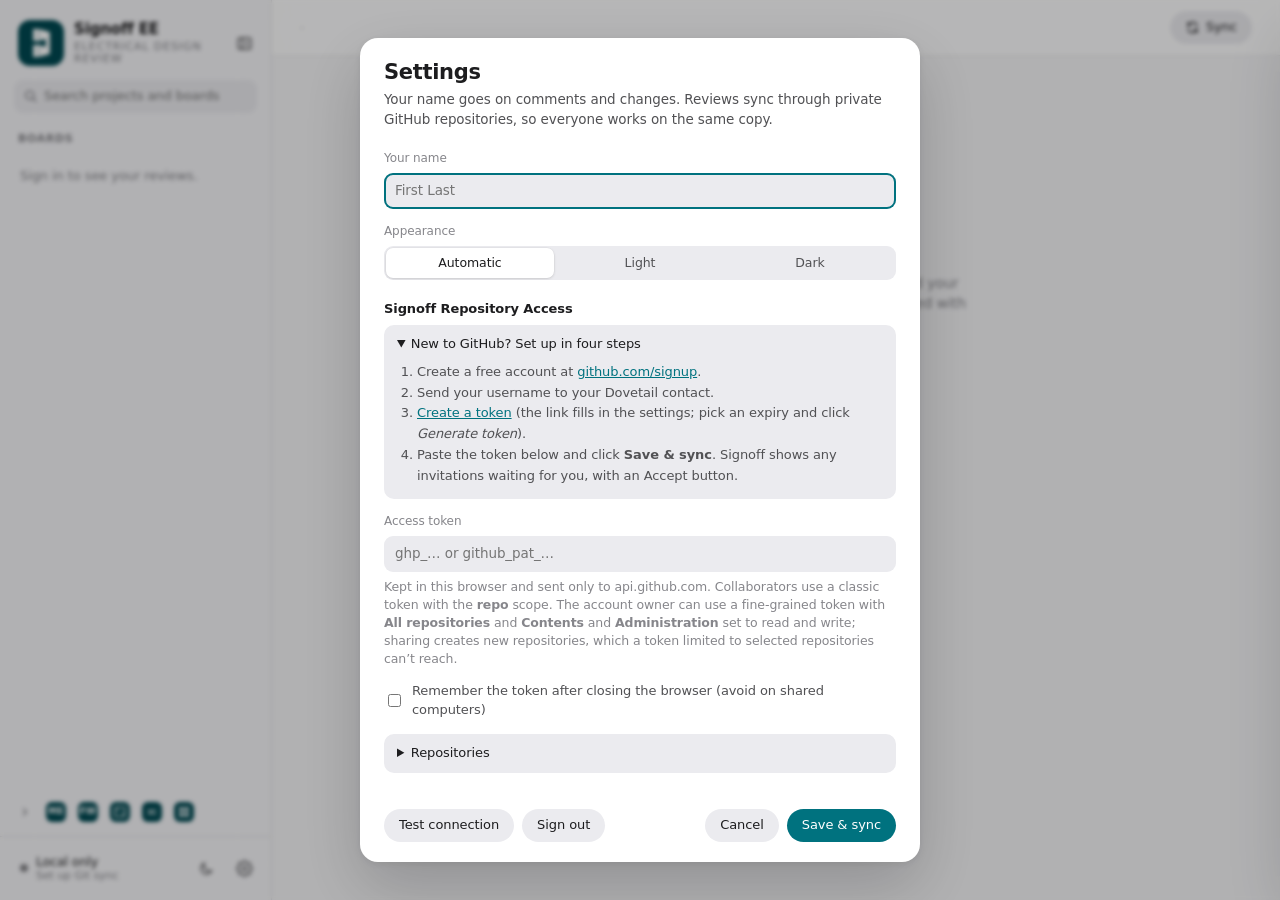
==== index.html @ f2ed9afd "Scribe: datasheets add from one row A block panel's Datasheets field adds from one row: a link box t" ====
<!DOCTYPE html>
<html lang="en">
<head>
<meta charset="UTF-8">
<!-- Scripts only from this site; data only from GitHub's API. Review files are
     other people's data, so this also blocks any markup in them that slipped past escaping. -->
<meta http-equiv="Content-Security-Policy" content="default-src 'self'; script-src 'self'; connect-src 'self' https://api.github.com https://signoff-auth.misty-dawn-b371.workers.dev https://signoff-auth-dev.misty-dawn-b371.workers.dev; img-src 'self' data: blob:; style-src 'self' 'unsafe-inline'; object-src 'none'; base-uri 'none'; form-action 'none'">
<meta name="viewport" content="width=device-width, initial-scale=1.0">
<meta name="color-scheme" content="light dark">
<title>Signoff EE · Electrical Design Review</title>
<link rel="icon" href="data:image/svg+xml,%3Csvg xmlns='http://www.w3.org/2000/svg' viewBox='0 0 32 32'%3E%3Crect width='32' height='32' rx='8' fill='%23004952'/%3E%3Csvg x='10' y='6' width='12' height='20' viewBox='0 0 59.21 98.68'%3E%3Cpath d='M0 0h18.19v41.88H0zM0 56.79h18.19v41.88H0zM18.2 41.89h1.59v14.91H18.2zM19.79 0v41.89l24.96-6.63v28.16L19.79 56.79v41.89l39.42-10.47V10.47z' fill='%23fff'/%3E%3C/svg%3E%3C/svg%3E">
<!-- Home-screen app: the hub's manifest, scoped to the whole site, so every tool opens inside one app. -->
<link rel="manifest" href="../signoff/manifest.webmanifest">
<link rel="apple-touch-icon" href="../signoff/assets/icons/apple-touch-icon.png">
<meta name="apple-mobile-web-app-title" content="Signoff">
<link rel="stylesheet" href="assets/styles.css?v=0c104994b3af">
<link rel="stylesheet" href="../pincheck/assets/editor.css">
<link rel="stylesheet" href="assets/home.css?v=0c104994b3af">
</head>
<body>
<div id="demo-banner" class="demo-banner" hidden></div>
<div class="app" id="app">
  <aside class="sidebar" id="sidebar">
    <div class="brand">
      <div class="brand-mark" aria-hidden="true">
        <svg viewBox="0 0 59.21 98.68"><path d="M0 0h18.19v41.88H0zM0 56.79h18.19v41.88H0zM18.2 41.89h1.59v14.91H18.2zM19.79 0v41.89l24.96-6.63v28.16L19.79 56.79v41.89l39.42-10.47V10.47z" fill="#fff"/></svg>
      </div>
      <div class="brand-text">
        <div class="brand-name">Signoff EE</div>
        <div class="brand-sub">Electrical design review</div>
      </div>
      <button class="icon-btn side-collapse" data-act="nav" title="Hide sidebar ( [ )" aria-label="Hide sidebar">
        <svg viewBox="0 0 20 20" fill="none" stroke="currentColor" stroke-width="1.6" stroke-linejoin="round"><rect x="2.5" y="3.5" width="15" height="13" rx="2.5"/><path d="M7.5 3.5v13"/><path d="M13.5 8l-2 2 2 2" stroke-linecap="round"/></svg>
      </button>
    </div>
    <div class="side-search">
      <svg viewBox="0 0 16 16" fill="none" stroke="currentColor" stroke-width="1.8"><circle cx="7" cy="7" r="5"/><path d="M11 11l3.5 3.5" stroke-linecap="round"/></svg>
      <input id="project-search" type="search" placeholder="Search projects and boards" autocomplete="off">
    </div>
    <div class="side-head">
      <span class="side-label">Boards</span>
      <button class="icon-btn" data-act="new-project" title="New board (N)" aria-label="New board">
        <svg viewBox="0 0 16 16" fill="none" stroke="currentColor" stroke-width="1.8" stroke-linecap="round"><path d="M8 3v10M3 8h10"/></svg>
      </button>
    </div>
    <nav class="side-list" id="project-list"></nav>
    <!-- tools-link: links to the rest of the suite (sibling folders, or the hosted site in contractor zips). Shown to everyone; in demo they point at the demos. -->
    <div class="side-tools" id="side-tools" hidden>
      <div class="side-head"><span class="side-label">Dovetail Signoff</span></div>
      <a class="side-link" href="../me_design_review/index.html" title="Switch to Signoff ME, mechanical design review">
        <span class="tool-mark tool-mark-text">ME</span>
        <span>Signoff ME<small>Mechanical design review</small></span>
      </a>
      <a class="side-link" href="../fw_design_review/index.html" title="Switch to Signoff FW, firmware design review">
        <span class="tool-mark tool-mark-text">FW</span>
        <span>Signoff FW<small>Firmware design review</small></span>
      </a>
      <a class="side-link" href="../pcb_dfm/index.html" title="Open Fabcheck, the fab package DFM checker">
        <span class="tool-mark"><svg viewBox="0 0 18 18" fill="none" stroke="#fff" stroke-width="1.8"><rect x="1.5" y="1.5" width="15" height="15" rx="2.5"/><circle cx="6" cy="6" r="1.4" fill="#fff" stroke="none"/><circle cx="12" cy="12" r="1.4" fill="#fff" stroke="none"/></svg></span>
        <span>Fabcheck<small>Fab package DFM</small></span>
      </a>
      <a class="side-link" href="../signoff_pl/index.html" data-internal title="Open Signoff PL, the product-level project view">
        <span class="tool-mark"><svg viewBox="0 0 18 18" fill="none" stroke="#fff" stroke-width="1.8" stroke-linecap="round" stroke-linejoin="round"><rect x="6.5" y="1.8" width="5" height="4" rx="1"/><rect x="1.8" y="12.2" width="5" height="4" rx="1"/><rect x="11.2" y="12.2" width="5" height="4" rx="1"/><path d="M9 5.8v3.2M4.3 12.2V9h9.4v3.2"/></svg></span>
        <span>Signoff PL<small>Project lead</small></span>
      </a>
      <a class="side-link" href="../loom/index.html" title="Open Loom, harness drawings">
        <span class="tool-mark"><svg viewBox="0 0 20 20" fill="none" stroke="#fff" stroke-width="1.7" stroke-linecap="round"><path d="M2.5 6.5h3.5c3 0 3 7 6 7h5.5M2.5 13.5h3.5c3 0 3-7 6-7h5.5"/></svg></span>
        <span>Loom<small>Harness drawings</small></span>
      </a>
      <a class="side-link" href="../signoff/index.html" title="Back to Dovetail Signoff, all tools">
        <span class="tool-mark"><svg viewBox="0 0 18 18" fill="#fff"><rect x="2" y="2" width="6" height="6" rx="1.5"/><rect x="10" y="2" width="6" height="6" rx="1.5"/><rect x="2" y="10" width="6" height="6" rx="1.5"/><rect x="10" y="10" width="6" height="6" rx="1.5"/></svg></span>
        <span>All tools<small>Dovetail Signoff home</small></span>
      </a>
    </div>
    <!-- /tools-link -->
    <button class="side-link" id="people-link" data-act="people" hidden>
      <svg viewBox="0 0 20 20" fill="none" stroke="currentColor" stroke-width="1.6" stroke-linecap="round"><circle cx="7.5" cy="7" r="2.8"/><path d="M2.5 16.5c.6-2.8 2.6-4.3 5-4.3s4.4 1.5 5 4.3"/><circle cx="14" cy="7.8" r="2.2"/><path d="M13.6 12.3c2 .1 3.4 1.4 3.9 3.7"/></svg>
      People &amp; access
    </button>
    <div class="side-foot">
      <button class="sync-pill" data-act="sync" id="sync-pill" title="Sync with GitHub (Ctrl+S)">
        <span class="sync-dot" id="sync-dot"></span>
        <span class="sync-text"><span class="sync-title" id="sync-title">Local only</span><span class="sync-sub" id="sync-sub">Set up Git sync</span></span>
      </button>
      <button class="icon-btn" data-act="theme" id="theme-btn" title="Dark mode" aria-label="Toggle dark mode"></button>
      <button class="icon-btn" data-act="settings" title="Settings" aria-label="Settings">
        <svg viewBox="0 0 24 24" fill="none" stroke="currentColor" stroke-width="1.8" stroke-linecap="round" stroke-linejoin="round"><circle cx="12" cy="12" r="3"/><path d="M19.4 15a1.65 1.65 0 0 0 .33 1.82l.06.06a2 2 0 1 1-2.83 2.83l-.06-.06a1.65 1.65 0 0 0-1.82-.33 1.65 1.65 0 0 0-1 1.51V21a2 2 0 1 1-4 0v-.09A1.65 1.65 0 0 0 9 19.4a1.65 1.65 0 0 0-1.82.33l-.06.06a2 2 0 1 1-2.83-2.83l.06-.06A1.65 1.65 0 0 0 4.68 15a1.65 1.65 0 0 0-1.51-1H3a2 2 0 1 1 0-4h.09A1.65 1.65 0 0 0 4.6 9a1.65 1.65 0 0 0-.33-1.82l-.06-.06a2 2 0 1 1 2.83-2.83l.06.06A1.65 1.65 0 0 0 9 4.68a1.65 1.65 0 0 0 1-1.51V3a2 2 0 1 1 4 0v.09a1.65 1.65 0 0 0 1 1.51 1.65 1.65 0 0 0 1.82-.33l.06-.06a2 2 0 1 1 2.83 2.83l-.06.06A1.65 1.65 0 0 0 19.4 9a1.65 1.65 0 0 0 1.51 1H21a2 2 0 1 1 0 4h-.09a1.65 1.65 0 0 0-1.51 1z"/></svg>
      </button>
    </div>
  </aside>

  <main class="main" id="main">
    <header class="toolbar" id="toolbar" data-tickets-own>
      <button class="icon-btn menu-toggle" data-act="nav" title="Show sidebar ( [ )" aria-label="Show sidebar">
        <svg viewBox="0 0 20 20" fill="none" stroke="currentColor" stroke-width="1.8" stroke-linecap="round"><path d="M3 6h14M3 10h14M3 14h14"/></svg>
      </button>
      <div class="toolbar-title" id="toolbar-title"></div>
      <div class="toolbar-center"><div class="seg" id="view-seg" role="tablist"></div></div>
      <div class="toolbar-actions" id="toolbar-actions"></div>
    </header>
    <div id="page"></div>
  </main>
</div>

<aside class="inspector" id="inspector" aria-label="Item detail"></aside>
<div class="toasts" id="toasts"></div>
<div id="report" class="report" hidden></div>
<input type="file" id="import-file" accept=".json,application/json" hidden>

<script src="assets/demo-part.js?v=0c104994b3af"></script>
<script src="assets/config.js?v=0c104994b3af"></script>
<script src="assets/version.js?v=0c104994b3af"></script>
<script src="assets/templates.js?v=0c104994b3af"></script>
<script src="assets/model.js?v=0c104994b3af"></script>
<script src="assets/localstore.js?v=0c104994b3af"></script>
<script src="assets/auth.js?v=0c104994b3af"></script>
<script src="assets/github.js?v=0c104994b3af"></script>
<script src="assets/workspace.js?v=0c104994b3af"></script>
<script src="assets/demo.js?v=0c104994b3af"></script>
<!-- People & access: signoff/assets/people.js opens it as a sheet over this page; load before app.js. -->
<script src="../signoff/assets/people.js"></script>
<!-- Tickets: signoff/assets/tickets.js (FTEs; the ⋯ menu and the Tickets link above People & access). -->
<script src="../signoff/assets/tickets.js"></script>
<!-- Invitations: signoff/assets/invites.js (one card for every GitHub invitation, private repos included). -->
<script src="../signoff/assets/invites.js"></script>
<script src="assets/vendor/route.js?v=0c104994b3af"></script>
<script src="assets/vendor/connect.js?v=0c104994b3af"></script>
<script src="assets/history.js?v=0c104994b3af"></script>
<!-- The home page and Internal standards (EE only; config.home): load before app.js. -->
<script src="assets/pptx.js?v=0c104994b3af"></script>
<script src="assets/home.js?v=0c104994b3af"></script>
<!-- draw.io files: the block diagram's .drawio.svg export and Import from draw.io (load before app.js). -->
<script src="assets/drawio.js?v=0c104994b3af"></script>
<script src="assets/pinmap.js?v=0c104994b3af"></script>
<script src="assets/pinview.js?v=0c104994b3af"></script>
<script src="assets/power.js?v=0c104994b3af"></script>
<!-- Pin plans read Pincheck's part library in this browser (IndexedDB `pincheck`); see ../pincheck/docs/pin-planner.md. -->
<script src="../pincheck/assets/params.js"></script>
<script src="../pincheck/assets/library.js"></script>
<script src="../pincheck/assets/cubemx.js"></script>
<script src="../pincheck/assets/editor.js"></script>
<script src="assets/app.js?v=0c104994b3af"></script>
<script src="assets/specedit.js?v=0c104994b3af"></script>
<script src="assets/specguide.js?v=0c104994b3af"></script>
<!-- Demo tour: signoff/assets/tour.js does nothing outside ?demo, or before the hub starts the tour. -->
<script src="../signoff/assets/tour.js"></script>
<!-- Animated logo: signoff/assets/mark.js swaps the sidebar's static mark for the animated one. -->
<script src="../signoff/assets/mark.js"></script>
</body>
</html>
---- assets/styles.css ----
/* Shared Signoff engine (EE, ME and FW). Edit it in ee_design_review only; me_design_review and
   fw_design_review vendor it unchanged with tools/sync_engine.py. Tool specifics go in assets/config.js. */
/* Signoff — design review tool. Light/dark tokens, then layout, then components. */

:root {
  --bg: #f5f5f7;
  --bg-elev: #ffffff;
  --bg-sunk: #ebebef;
  --sidebar: rgba(246, 246, 248, 0.82);
  --toolbar: rgba(255, 255, 255, 0.78);
  --text: #1d1d1f;
  --text-2: #515154;
  --text-3: #86868b;
  --hair: rgba(0, 0, 0, 0.08);
  --hair-2: rgba(0, 0, 0, 0.14);
  --accent: #00727f;
  --accent-ink: #004952;
  --accent-soft: rgba(0, 114, 127, 0.10);
  --pass: #248a3d;
  --pass-soft: rgba(52, 199, 89, 0.14);
  --issue: #d70015;
  --issue-soft: rgba(255, 59, 48, 0.12);
  --warn: #946f00;
  --warn-soft: rgba(255, 214, 10, 0.22);
  --on-warn: #fff;
  /* Severities tell apart without hue (Chris is colorblind): errors are striped, warnings dotted.
     The *-hatch tokens overlay a soft tint, the *-fill-hatch tokens a solid fill, e.g.
     background: var(--warn-hatch), var(--warn-soft). */
  --issue-hatch: repeating-linear-gradient(-45deg, rgba(215, 0, 21, 0.22) 0 1.5px, transparent 1.5px 6px);
  --warn-hatch: radial-gradient(circle, rgba(148, 111, 0, 0.42) 0 0.8px, transparent 1.3px) 0 0 / 5px 5px;
  --issue-fill-hatch: repeating-linear-gradient(-45deg, rgba(255, 255, 255, 0.45) 0 1px, transparent 1px 4px);
  --warn-fill-hatch: radial-gradient(circle, rgba(255, 255, 255, 0.55) 0 0.7px, transparent 1.1px) 0 0 / 3px 3px;
  --na: #8e8e93;
  --na-soft: rgba(142, 142, 147, 0.14);
  --sev-critical: #d70015;
  --sev-major: #e07800;
  --sev-minor: #a1a1a6;
  --shadow-sm: 0 1px 2px rgba(0, 0, 0, 0.04), 0 1px 1px rgba(0, 0, 0, 0.03);
  --shadow: 0 1px 3px rgba(0, 0, 0, 0.05), 0 6px 24px rgba(0, 0, 0, 0.05);
  --shadow-lg: 0 24px 64px rgba(0, 0, 0, 0.18), 0 2px 8px rgba(0, 0, 0, 0.08);
  --radius: 14px;
  --radius-sm: 9px;
  --sans: -apple-system, BlinkMacSystemFont, "SF Pro Text", "Inter", "Segoe UI Variable Text", "Segoe UI", system-ui, sans-serif;
  --display: -apple-system, BlinkMacSystemFont, "SF Pro Display", "Inter", "Segoe UI Variable Display", "Segoe UI", system-ui, sans-serif;
  --mono: ui-monospace, "SF Mono", "Cascadia Code", Consolas, monospace;
  --ease: cubic-bezier(0.2, 0.8, 0.2, 1);
  color-scheme: light;
}

@media (prefers-color-scheme: dark) {
  :root:not([data-theme="light"]) {
    --bg: #000000;
    --bg-elev: #1c1c1e;
    --bg-sunk: #2c2c2e;
    --sidebar: rgba(28, 28, 30, 0.82);
    --toolbar: rgba(22, 22, 24, 0.78);
    --text: #f5f5f7;
    --text-2: #c7c7cc;
    --text-3: #8e8e93;
    --hair: rgba(255, 255, 255, 0.09);
    --hair-2: rgba(255, 255, 255, 0.16);
    --accent: #3fc1cf;
    --accent-ink: #7fd8e2;
    --accent-soft: rgba(63, 193, 207, 0.14);
    --pass: #30d158;
    --pass-soft: rgba(48, 209, 88, 0.16);
    --issue: #ff453a;
    --issue-soft: rgba(255, 69, 58, 0.16);
    --warn: #ffd60a;
    --warn-soft: rgba(255, 214, 10, 0.14);
    --on-warn: #1c1c1e;
    --issue-hatch: repeating-linear-gradient(-45deg, rgba(255, 69, 58, 0.26) 0 1.5px, transparent 1.5px 6px);
    --warn-hatch: radial-gradient(circle, rgba(255, 214, 10, 0.4) 0 0.8px, transparent 1.3px) 0 0 / 5px 5px;
    --issue-fill-hatch: repeating-linear-gradient(-45deg, rgba(255, 255, 255, 0.45) 0 1px, transparent 1px 4px);
    --warn-fill-hatch: radial-gradient(circle, rgba(0, 0, 0, 0.4) 0 0.7px, transparent 1.1px) 0 0 / 3px 3px;
    --na-soft: rgba(142, 142, 147, 0.2);
    --sev-minor: #636366;
    --shadow-sm: none;
    --shadow: 0 0 0 1px rgba(255, 255, 255, 0.06);
    --shadow-lg: 0 24px 64px rgba(0, 0, 0, 0.6), 0 0 0 1px rgba(255, 255, 255, 0.08);
    color-scheme: dark;
  }
}
:root[data-theme="dark"] {
  --bg: #000000;
  --bg-elev: #1c1c1e;
  --bg-sunk: #2c2c2e;
  --sidebar: rgba(28, 28, 30, 0.82);
  --toolbar: rgba(22, 22, 24, 0.78);
  --text: #f5f5f7;
  --text-2: #c7c7cc;
  --text-3: #8e8e93;
  --hair: rgba(255, 255, 255, 0.09);
  --hair-2: rgba(255, 255, 255, 0.16);
  --accent: #3fc1cf;
  --accent-ink: #7fd8e2;
  --accent-soft: rgba(63, 193, 207, 0.14);
  --pass: #30d158;
  --pass-soft: rgba(48, 209, 88, 0.16);
  --issue: #ff453a;
  --issue-soft: rgba(255, 69, 58, 0.16);
  --warn: #ffd60a;
  --warn-soft: rgba(255, 214, 10, 0.14);
  --on-warn: #1c1c1e;
  --issue-hatch: repeating-linear-gradient(-45deg, rgba(255, 69, 58, 0.26) 0 1.5px, transparent 1.5px 6px);
  --warn-hatch: radial-gradient(circle, rgba(255, 214, 10, 0.4) 0 0.8px, transparent 1.3px) 0 0 / 5px 5px;
  --issue-fill-hatch: repeating-linear-gradient(-45deg, rgba(255, 255, 255, 0.45) 0 1px, transparent 1px 4px);
  --warn-fill-hatch: radial-gradient(circle, rgba(0, 0, 0, 0.4) 0 0.7px, transparent 1.1px) 0 0 / 3px 3px;
  --na-soft: rgba(142, 142, 147, 0.2);
  --sev-minor: #636366;
  --shadow-sm: none;
  --shadow: 0 0 0 1px rgba(255, 255, 255, 0.06);
  --shadow-lg: 0 24px 64px rgba(0, 0, 0, 0.6), 0 0 0 1px rgba(255, 255, 255, 0.08);
  color-scheme: dark;
}

* { box-sizing: border-box; }
html, body { margin: 0; height: 100%; }
body {
  background: var(--bg);
  color: var(--text);
  font: 14px/1.45 var(--sans);
  -webkit-font-smoothing: antialiased;
  letter-spacing: -0.006em;
}
button, input, select, textarea { font: inherit; color: inherit; letter-spacing: inherit; }
button { cursor: pointer; }
[hidden] { display: none !important; }
:focus-visible { outline: 3px solid var(--accent-soft); outline-offset: 1px; border-radius: 6px; }
::selection { background: var(--accent-soft); }

/* ── App layout ── */
.app { display: grid; grid-template-columns: 272px 1fr; height: 100vh; height: 100dvh; }
/* The banner wraps to several lines on a phone, so the app takes what's left instead of a fixed 33px. */
body.has-banner { display: flex; flex-direction: column; height: 100vh; height: 100dvh; }
body.has-banner .demo-banner { flex: none; }
body.has-banner .app { flex: 1; min-height: 0; height: auto; }
.sidebar {
  background: var(--sidebar);
  backdrop-filter: saturate(180%) blur(24px);
  -webkit-backdrop-filter: saturate(180%) blur(24px);
  border-right: 1px solid var(--hair);
  display: flex; flex-direction: column; min-height: 0;
}
.main { position: relative; overflow: auto; min-width: 0; scroll-behavior: smooth; }

/* ── Sidebar ── */
.brand { display: flex; align-items: center; gap: 10px; padding: 20px 18px 14px; }
/* A touch taller than the name and subtitle beside it (44 px when the subtitle wraps). */
.brand-mark { width: 46px; height: 46px; border-radius: 12px; background: #004952; display: grid; place-items: center; flex: none; }
.brand-mark svg { width: 17px; height: 28px; }
.brand-text { line-height: 1.1; }
.brand-name { font: 600 15px/1.1 var(--display); letter-spacing: -0.01em; }
.brand-sub { font-size: 11px; color: var(--text-3); letter-spacing: 0.08em; text-transform: uppercase; margin-top: 3px; }

.side-search { margin: 0 14px 10px; position: relative; }
.side-search input {
  width: 100%; border: none; border-radius: 9px; padding: 7px 10px 7px 30px;
  background: var(--bg-sunk); font-size: 13px; outline: none;
}
.side-search svg { position: absolute; left: 10px; top: 50%; transform: translateY(-50%); width: 13px; height: 13px; color: var(--text-3); }

.side-head { display: flex; align-items: center; justify-content: space-between; padding: 8px 18px 6px; }
.side-head .side-fold { margin-left: auto; }
.side-label { font-size: 11px; font-weight: 600; color: var(--text-3); text-transform: uppercase; letter-spacing: 0.06em; }
.side-list { flex: 1; overflow-y: auto; overflow-x: hidden; padding: 2px 10px 12px; }
.proj {
  display: flex; align-items: center; gap: 10px; width: 100%; text-align: left;
  border: none; background: transparent; border-radius: 9px; padding: 8px 10px; margin-bottom: 1px;
  transition: background 0.15s;
}
.proj:hover { background: var(--hair); }
.proj.active { background: var(--accent); color: #fff; }
.proj.active .proj-sub { color: rgba(255, 255, 255, 0.75); }
.proj-body { flex: 1; min-width: 0; overflow: hidden; }
/* Block-level, or the ellipsis never applies and long names run past the row to the panel edge. */
.proj-name { display: block; font-weight: 500; font-size: 13.5px; white-space: nowrap; overflow: hidden; text-overflow: ellipsis; }
.proj-sub { display: block; font-size: 12px; color: var(--text-3); white-space: nowrap; overflow: hidden; text-overflow: ellipsis; }
.proj-dirty { width: 7px; height: 7px; border-radius: 50%; background: var(--warn); flex: none; }
.proj.active .proj-dirty { background: #fff; }
.side-empty { color: var(--text-3); font-size: 13px; padding: 12px 10px; }
.side-archived { margin-top: 10px; }
.side-group + .side-group { margin-top: 6px; }
.side-group-head { display: flex; align-items: center; gap: 6px; width: 100%; padding: 6px 8px 4px; border: 0; border-radius: 6px; background: none; color: var(--text-3); font: inherit; font-size: 11px; font-weight: 600; text-transform: uppercase; letter-spacing: 0.06em; text-align: left; cursor: pointer; }
.side-group-head:hover { color: var(--text-2); }
.side-group-head svg { width: 12px; height: 12px; flex: none; transition: transform 0.15s; }
.side-group-head[aria-expanded="false"] svg { transform: rotate(-90deg); }
.side-group-name { flex: 1; min-width: 0; overflow: hidden; white-space: nowrap; text-overflow: ellipsis; }
.side-group-count { font-weight: 500; letter-spacing: 0; }

.side-foot { border-top: 1px solid var(--hair); padding: 10px 12px; display: flex; align-items: center; gap: 8px; }
.sync-pill {
  flex: 1; display: flex; align-items: center; gap: 8px; border: none; background: transparent;
  border-radius: 9px; padding: 7px 8px; text-align: left; min-width: 0;
}
.sync-pill:hover { background: var(--hair); }
.sync-dot { width: 8px; height: 8px; border-radius: 50%; background: var(--text-3); flex: none; }
.sync-dot[data-tone="ok"] { background: var(--pass); }
.sync-dot[data-tone="warn"] { background: var(--warn); }
.sync-dot[data-tone="error"] { background: var(--issue); }
.sync-dot[data-tone="busy"] { background: var(--accent); animation: pulse 1s infinite; }
@keyframes pulse { 50% { opacity: 0.3; } }
.sync-text { min-width: 0; line-height: 1.25; display: flex; flex-direction: column; }
.sync-title { font-size: 12.5px; font-weight: 500; white-space: nowrap; overflow: hidden; text-overflow: ellipsis; }
.sync-sub { font-size: 11px; color: var(--text-3); white-space: nowrap; overflow: hidden; text-overflow: ellipsis; }
/* The signed-in GitHub account, on the pill's second line: who this page is acting as, at a glance. */
.sync-sub.sync-who { font-size: 12.5px; font-weight: 600; color: var(--text-2); }

/* ── Buttons ── */
.btn {
  display: inline-flex; align-items: center; justify-content: center; gap: 6px;
  border: none; border-radius: 980px; padding: 7px 15px; font-size: 13px; font-weight: 500;
  background: var(--bg-sunk); color: var(--text); white-space: nowrap;
  transition: background 0.15s, transform 0.1s, opacity 0.15s;
}
.btn:hover { background: var(--hair-2); }
.btn:active { transform: scale(0.97); }
.btn:disabled { opacity: 0.45; pointer-events: none; }
.btn-primary { background: var(--accent); color: #fff; }
.btn-primary:hover { background: var(--accent-ink); }
:root[data-theme="dark"] .btn-primary:hover { background: #2aa7b5; }
.btn-plain { background: transparent; color: var(--accent); padding-left: 8px; padding-right: 8px; }
.btn-plain:hover { background: var(--accent-soft); }
.btn-danger { background: var(--issue-soft); color: var(--issue); }
.btn-danger:hover { background: var(--issue); color: #fff; }
.btn svg { width: 15px; height: 15px; }
.icon-btn {
  width: 30px; height: 30px; border-radius: 8px; border: none; background: transparent; color: var(--text-2);
  display: inline-grid; place-items: center; flex: none; transition: background 0.15s;
}
.icon-btn:hover { background: var(--hair); color: var(--text); }
.icon-btn svg { width: 17px; height: 17px; }
.badge { min-width: 18px; height: 18px; padding: 0 5px; border-radius: 9px; background: var(--warn); color: var(--on-warn); font-size: 11px; font-weight: 600; display: inline-grid; place-items: center; }

/* ── Toolbar ── */
.toolbar {
  position: sticky; top: 0; z-index: 20; height: 56px;
  display: flex; align-items: center; gap: 12px; padding: 0 28px;
  background: var(--toolbar);
  backdrop-filter: saturate(180%) blur(20px);
  -webkit-backdrop-filter: saturate(180%) blur(20px);
  border-bottom: 1px solid var(--hair);
}
.toolbar-title { display: none; font: 600 15px var(--display); flex: none; max-width: 32ch; white-space: nowrap; overflow: hidden; text-overflow: ellipsis; opacity: 0; transition: opacity 0.2s; }
.toolbar.scrolled .toolbar-title { opacity: 1; }
.toolbar-center { flex: 1; display: flex; justify-content: flex-start; min-width: 0; }
.toolbar-actions { display: flex; gap: 6px; align-items: center; flex: none; }
.menu-toggle { display: none; }

/* Segmented control */
.seg {
  display: inline-flex; background: var(--bg-sunk); border-radius: 9px; padding: 2px; gap: 2px;
  max-width: 100%; overflow-x: auto; scrollbar-width: none;
}
.seg::-webkit-scrollbar { display: none; }
.seg button {
  border: none; background: transparent; border-radius: 7px; padding: 4px 11px; font-size: 12.5px; font-weight: 500;
  color: var(--text-2); white-space: nowrap; transition: background 0.15s, color 0.15s, box-shadow 0.15s;
  display: inline-flex; align-items: center; gap: 6px;
}
.seg button:hover { color: var(--text); }
.seg button.on { background: var(--bg-elev); color: var(--text); box-shadow: 0 1px 3px rgba(0, 0, 0, 0.12), 0 0 0 0.5px rgba(0, 0, 0, 0.04); }
.seg .count { font-size: 11px; color: var(--text-3); font-variant-numeric: tabular-nums; }
.seg button .dot { width: 6px; height: 6px; border-radius: 50%; background: var(--issue); }

/* ── Page ── */
.page { max-width: 1060px; margin: 0 auto; padding: 36px 32px 120px; }
.eyebrow { font-size: 12px; font-weight: 600; color: var(--accent); letter-spacing: 0.04em; text-transform: uppercase; margin-bottom: 6px; }
.page-title { font: 700 34px/1.12 var(--display); letter-spacing: -0.022em; margin: 0 0 8px; }
.page-sub { color: var(--text-2); font-size: 15px; display: flex; flex-wrap: wrap; gap: 6px 14px; align-items: center; }
.page-sub .sep { color: var(--text-3); margin: 0 7px; }
.chips { display: flex; flex-wrap: wrap; gap: 6px; }
.chip { font-size: 12px; padding: 3px 10px; border-radius: 980px; background: var(--bg-sunk); color: var(--text-2); white-space: nowrap; }
.chip.accent { background: var(--accent-soft); color: var(--accent-ink); }
.page-head { display: flex; gap: 24px; align-items: flex-start; justify-content: space-between; margin-bottom: 28px; }
.page-head-text { min-width: 0; flex: 1; }
/* A board's picture beside the progress ring, when a checker stored one (Fabcheck's previews) */
.head-visual { display: flex; align-items: center; gap: 22px; flex: none; }
.head-pic { position: relative; }
.head-pic:empty { display: none; }
.head-pic-img { display: block; padding: 0; border: none; background: none; border-radius: 10px; }
button.head-pic-img { cursor: pointer; }
.head-pic-img img { display: block; width: 240px; max-width: 38vw; max-height: 150px; object-fit: contain; filter: drop-shadow(0 10px 18px rgba(0, 0, 0, 0.22)); transition: transform 0.2s var(--ease); }
button.head-pic-img:hover img { transform: translateY(-2px) scale(1.02); }
.head-pic .seg { position: absolute; right: 0; bottom: -10px; opacity: 0; transition: opacity 0.15s; }
.head-pic:hover .seg, .head-pic:focus-within .seg { opacity: 1; }
.head-pic .seg button { padding: 2px 8px; font-size: 11px; }
/* Part models (config.previews.models, Signoff ME): the 3D side, who stored the model, and its actions,
   under the picture. With them the side toggle sits under the picture too. */
.head-3d { display: block; width: 240px; max-width: 38vw; height: 150px; border-radius: 10px; cursor: grab; touch-action: none; }
.head-pic:has(.head-pic-by, .head-pic-acts) { display: flex; flex-direction: column; align-items: center; gap: 6px; }
.head-pic:has(.head-pic-by) .seg { position: static; opacity: 1; }
.head-pic-by { font-size: 11.5px; color: var(--text-2); text-align: center; max-width: 260px; }
.head-pic-part { font: inherit; font-size: 11.5px; padding: 1px 4px; border-radius: 6px; border: 1px solid var(--hair-2); background: var(--bg-elev); color: var(--text); }
.head-pic-acts { display: flex; gap: 6px; flex-wrap: wrap; justify-content: center; }
/* Touch screens: the side toggle sits under the picture, not over it. */
@media (hover: none) {
  .head-pic { display: flex; flex-direction: column; align-items: center; gap: 8px; }
  .head-pic .seg { position: static; opacity: 1; }
}

/* Cards */
.card { background: var(--bg-elev); border-radius: var(--radius); box-shadow: var(--shadow); }
.grid { display: grid; gap: 14px; }
.grid-4 { grid-template-columns: repeat(4, 1fr); }
.grid-3 { grid-template-columns: repeat(auto-fill, minmax(290px, 1fr)); }
.stat { padding: 16px 18px; }
.stat-num { font: 600 28px/1 var(--display); font-variant-numeric: tabular-nums; letter-spacing: -0.02em; }
.stat-label { font-size: 12.5px; color: var(--text-3); margin-top: 6px; }
.stat.pass .stat-num { color: var(--pass); }
.stat.issue .stat-num { color: var(--issue); }
.stat-link { border: none; text-align: left; font: inherit; color: inherit; transition: transform 0.2s var(--ease), box-shadow 0.2s; }
.stat-link:hover { transform: translateY(-2px); box-shadow: var(--shadow-lg); }
.section-title { font: 600 19px var(--display); letter-spacing: -0.012em; margin: 36px 0 14px; display: flex; align-items: center; justify-content: space-between; gap: 12px; }

.cl-card { padding: 18px; border: none; text-align: left; display: flex; flex-direction: column; gap: 14px; transition: transform 0.2s var(--ease), box-shadow 0.2s; }
.cl-card:hover { transform: translateY(-2px); box-shadow: var(--shadow-lg); }
.cl-card-top { display: flex; justify-content: space-between; align-items: flex-start; gap: 10px; }
.cl-card-title { font: 600 16px var(--display); }
.cl-card-desc { font-size: 12.5px; color: var(--text-3); margin-top: 3px; line-height: 1.35; display: -webkit-box; -webkit-line-clamp: 2; -webkit-box-orient: vertical; overflow: hidden; }
.cl-card-top > div:first-child { min-width: 0; }
.cl-card-foot { display: flex; gap: 12px; font-size: 12px; color: var(--text-2); font-variant-numeric: tabular-nums; }
.cl-card-foot b { font-weight: 600; }
.bar { height: 6px; border-radius: 3px; background: var(--bg-sunk); overflow: hidden; display: flex; }
.bar i { display: block; height: 100%; transition: width 0.4s var(--ease); }
.bar .b-pass { background: var(--pass); }
.bar .b-issue { background: var(--issue-fill-hatch), var(--issue); }
.bar .b-na { background: var(--na); opacity: 0.45; }

/* Progress ring */
.ring { position: relative; flex: none; }
.ring svg { display: block; transform: rotate(-90deg); }
.ring-track { stroke: var(--bg-sunk); }
.ring-val { stroke: var(--accent); transition: stroke-dashoffset 0.6s var(--ease); }
.ring-label { position: absolute; inset: 0; display: grid; place-items: center; text-align: center; font-variant-numeric: tabular-nums; }
.ring-label b { font: 600 22px/1 var(--display); letter-spacing: -0.02em; display: block; }
.ring-label span { font-size: 11px; color: var(--text-3); }

/* ── Checklist view ── */
.cl-head { display: flex; align-items: flex-end; justify-content: space-between; gap: 20px; margin-bottom: 18px; }
.filters { display: flex; gap: 10px; align-items: center; flex-wrap: wrap; margin-bottom: 18px; }
.search { position: relative; flex: 1; min-width: 180px; max-width: 320px; }
.search input { width: 100%; border: none; border-radius: 9px; padding: 7px 10px 7px 30px; background: var(--bg-elev); box-shadow: var(--shadow-sm), inset 0 0 0 1px var(--hair); font-size: 13px; outline: none; }
.search input:focus { box-shadow: inset 0 0 0 2px var(--accent); }
.search svg { position: absolute; left: 10px; top: 50%; transform: translateY(-50%); width: 13px; height: 13px; color: var(--text-3); }

.sec { margin-bottom: 14px; overflow: hidden; }
.sec-head { display: flex; align-items: center; gap: 12px; padding: 14px 16px 14px 18px; cursor: pointer; user-select: none; }
.sec-chev { width: 14px; height: 14px; color: var(--text-3); transition: transform 0.2s var(--ease); flex: none; }
.sec.collapsed .sec-chev { transform: rotate(-90deg); }
.sec-title { font: 600 15px var(--display); flex: 1; min-width: 0; letter-spacing: -0.01em; }
.sec-title small { font: 400 12px var(--sans); color: var(--text-3); margin-left: 8px; }
.sec-meta { display: flex; align-items: center; gap: 10px; font-size: 12px; color: var(--text-3); font-variant-numeric: tabular-nums; flex: none; }
.sec-meta .bar { width: 72px; }
.sec-na { font-size: 11.5px; padding: 3px 9px; border-radius: 980px; border: none; background: transparent; color: var(--text-3); }
.sec-na:hover { background: var(--bg-sunk); color: var(--text); }
.sec-na.on { background: var(--na-soft); color: var(--text-2); }
.sec-pass { display: inline-flex; align-items: center; gap: 4px; }
.sec-pass svg { width: 11px; height: 11px; flex: none; }
.sec-pass:hover { color: var(--pass); }
.sec.collapsed .sec-body { display: none; }
.sec.is-na .sec-title { color: var(--text-3); }
.sec-body { border-top: 1px solid var(--hair); }

.item {
  display: grid; grid-template-columns: auto 1fr auto; gap: 12px; align-items: start;
  padding: 11px 16px 11px 18px; border-bottom: 1px solid var(--hair); cursor: pointer;
  transition: background 0.12s;
}
.item:last-child { border-bottom: none; }
.item:hover { background: rgba(127, 127, 127, 0.05); }
.item.sel { background: var(--accent-soft); }
.item.st-na .item-text, .item.st-pass .item-text { color: var(--text-3); }
.item.st-pass .item-text { text-decoration: none; }
.item-text { font-size: 14px; line-height: 1.4; padding-top: 2px; }
.item-sub { display: flex; flex-wrap: wrap; gap: 6px; align-items: center; margin-top: 5px; font-size: 11.5px; color: var(--text-3); }
.item-sub:empty { display: none; }
.sev { display: inline-flex; align-items: center; gap: 4px; }
.sev::before { content: ""; width: 6px; height: 6px; border-radius: 50%; background: var(--sev-minor); }
.sev.critical::before { background: var(--sev-critical); }
.sev.major::before { background: var(--sev-major); }
.tag { padding: 1px 7px; border-radius: 5px; background: var(--bg-sunk); }
.res { padding: 1px 7px; border-radius: 5px; font-weight: 500; }
.res.fixed { background: var(--pass-soft); color: var(--pass); }
.res.waived { background: var(--na-soft); color: var(--text-2); }
.res.open { background: var(--issue-hatch), var(--issue-soft); color: var(--issue); }
.item-right { display: flex; align-items: center; gap: 8px; padding-top: 1px; }
.cmt-count { display: inline-flex; align-items: center; gap: 3px; font-size: 12px; color: var(--text-3); font-variant-numeric: tabular-nums; }
.cmt-count svg { width: 13px; height: 13px; }

/* Status control: a round checkbox plus quick actions on hover */
.status { width: 22px; height: 22px; border-radius: 50%; border: 1.5px solid var(--hair-2); background: transparent; display: grid; place-items: center; padding: 0; transition: all 0.15s; margin-top: 1px; }
.status:hover { border-color: var(--pass); }
.status svg { width: 12px; height: 12px; opacity: 0; color: #fff; }
.status.pass { background: var(--pass); border-color: var(--pass); }
.status.pass svg.i-check { opacity: 1; }
.status.issue { background: var(--issue); border-color: var(--issue); }
.status.issue svg.i-bang { opacity: 1; }
.status.na { background: var(--na-soft); border-color: transparent; }
.status.na svg.i-dash { opacity: 1; color: var(--text-3); }
.status svg { position: absolute; }
.status { position: relative; }
.item { position: relative; }
.quick { position: absolute; right: 52px; top: 8px; display: flex; gap: 2px; padding: 2px; border-radius: 9px; background: var(--bg-elev); box-shadow: var(--shadow); opacity: 0; pointer-events: none; transition: opacity 0.12s; }
.item:hover .quick { opacity: 1; pointer-events: auto; }
.quick button { border: none; background: transparent; border-radius: 6px; padding: 3px 7px; font-size: 11.5px; color: var(--text-3); font-weight: 500; }
.quick button:hover { background: var(--bg-sunk); color: var(--text); }
.quick .q-issue:hover { color: var(--issue); background: var(--issue-soft); }
.quick .q-pass:hover { color: var(--pass); background: var(--pass-soft); }

.hidden-rows { padding: 9px 18px; font-size: 12.5px; color: var(--text-3); border-top: 1px solid var(--hair); display: flex; align-items: center; justify-content: space-between; }
.hidden-rows button { border: none; background: transparent; color: var(--accent); font-size: 12.5px; padding: 2px 6px; border-radius: 6px; }
.hidden-rows button:hover { background: var(--accent-soft); }
.item.auto-na { opacity: 0.6; }
.add-row { padding: 8px 18px 12px; border-top: 1px solid var(--hair); }
.add-row input { width: 100%; border: none; background: transparent; outline: none; padding: 6px 0; font-size: 13.5px; }
.add-row input::placeholder { color: var(--text-3); }

.empty { text-align: center; padding: 72px 20px; color: var(--text-3); }
.empty h2 { font: 600 22px var(--display); color: var(--text); margin: 14px 0 6px; letter-spacing: -0.015em; }
.empty p { margin: 0 auto 20px; max-width: 46ch; }
.empty-art { width: 64px; height: 64px; border-radius: 18px; background: var(--accent-soft); color: var(--accent); display: inline-grid; place-items: center; }
.empty-art svg { width: 30px; height: 30px; }

/* ── Inspector (item detail) ── */
.inspector {
  position: fixed; top: 12px; right: 12px; bottom: 12px; width: 400px; z-index: 40;
  background: var(--bg-elev); border-radius: 18px; box-shadow: var(--shadow-lg);
  display: flex; flex-direction: column; transform: translateX(calc(100% + 24px)); transition: transform 0.32s var(--ease);
}
.inspector.open { transform: none; }
.insp-head { display: flex; align-items: center; justify-content: space-between; padding: 14px 14px 4px 20px; }
.insp-crumb { font-size: 12px; color: var(--text-3); white-space: nowrap; overflow: hidden; text-overflow: ellipsis; }
.insp-body { flex: 1; overflow: auto; padding: 6px 20px 20px; }
.insp-title { font: 600 18px/1.3 var(--display); letter-spacing: -0.012em; margin: 6px 0 12px; }
.insp-title[contenteditable="true"] { outline: none; border-radius: 6px; box-shadow: 0 0 0 2px var(--accent-soft); padding: 2px 4px; margin-left: -4px; }
.hint { font-size: 13.5px; color: var(--text-2); background: var(--bg-sunk); border-radius: 10px; padding: 11px 13px; margin-bottom: 16px; line-height: 1.5; }
.hint b { display: block; font-size: 11px; text-transform: uppercase; letter-spacing: 0.06em; color: var(--text-3); margin-bottom: 4px; }
.field { margin-bottom: 14px; }
.field > label, .field-label { display: block; font-size: 12px; font-weight: 500; color: var(--text-3); margin-bottom: 6px; }
.seg.full { display: flex; width: 100%; }
.seg.full button { flex: 1; justify-content: center; padding: 6px 8px; }
.seg button.on.s-pass { color: var(--pass); }
.seg button.on.s-issue { color: var(--issue); }
.issue-box { border-radius: 12px; background: var(--issue-hatch), var(--issue-soft); padding: 12px; margin-bottom: 16px; }
.issue-box .field:last-child { margin-bottom: 0; }
.issue-box .seg { background: rgba(255, 255, 255, 0.55); }
:root[data-theme="dark"] .issue-box .seg { background: rgba(0, 0, 0, 0.35); }
@media (prefers-color-scheme: dark) { :root:not([data-theme="light"]) .issue-box .seg { background: rgba(0, 0, 0, 0.35); } }
.input, select.input, textarea.input {
  width: 100%; border: none; border-radius: 9px; padding: 8px 11px; background: var(--bg-sunk); outline: none; font-size: 13.5px;
}
.input:focus { box-shadow: inset 0 0 0 2px var(--accent); }
textarea.input { resize: vertical; min-height: 64px; line-height: 1.45; }
.row2 { display: grid; grid-template-columns: 1fr 1fr; gap: 10px; }
.meta-line { font-size: 11.5px; color: var(--text-3); margin: 4px 0 16px; }

.thread { margin-top: 18px; }
.thread-title { font: 600 14px var(--display); margin-bottom: 10px; display: flex; justify-content: space-between; align-items: center; }
.cmt { display: grid; grid-template-columns: 28px 1fr; gap: 10px; margin-bottom: 14px; }
.avatar { width: 28px; height: 28px; border-radius: 50%; display: grid; place-items: center; font-size: 11px; font-weight: 600; color: #fff; background: var(--accent); }
.cmt-head { display: flex; gap: 8px; align-items: baseline; font-size: 12px; }
.cmt-head b { font-weight: 600; font-size: 12.5px; }
.cmt-head span { color: var(--text-3); }
.cmt-text { font-size: 13.5px; white-space: pre-wrap; word-wrap: break-word; margin-top: 2px; }
.cmt-del { border: none; background: transparent; color: var(--text-3); font-size: 11.5px; padding: 0 4px; margin-left: auto; opacity: 0; border-radius: 4px; }
.cmt:hover .cmt-del { opacity: 1; }
.cmt-del:hover { color: var(--issue); }
.composer { border-top: 1px solid var(--hair); padding: 12px 14px 14px; }
.composer textarea { min-height: 44px; max-height: 160px; }
.composer-foot { display: flex; justify-content: space-between; align-items: flex-end; gap: 10px; margin-top: 8px; font-size: 11.5px; color: var(--text-3); }
.composer-hints { display: flex; flex-direction: column; gap: 2px; }
.composer-hints b { font-weight: 600; color: var(--text-2); }
kbd { font: 500 11px var(--mono); padding: 1px 5px; border-radius: 4px; background: var(--bg-sunk); border: 1px solid var(--hair); }

/* ── Findings table ── */
.table { width: 100%; border-collapse: collapse; }
.table th { text-align: left; font-size: 11.5px; font-weight: 600; color: var(--text-3); text-transform: uppercase; letter-spacing: 0.05em; padding: 12px 14px; border-bottom: 1px solid var(--hair); }
.table td { padding: 12px 14px; border-bottom: 1px solid var(--hair); vertical-align: top; font-size: 13.5px; }
.table tr:last-child td { border-bottom: none; }
.table tbody tr { cursor: pointer; transition: background 0.12s; }
.table tbody tr:hover { background: rgba(127, 127, 127, 0.05); }
.table .muted { color: var(--text-3); font-size: 12.5px; }
/* A wide table scrolls sideways inside its card at any width (the Requirements table clipped beside the
   sidebar), and a soft shade on an edge shows there's more that way: the covers scroll with the table
   (local) and uncover the shades (scroll) once it has moved. */
.card.table-scroll, .spec-table-wrap { overflow-x: auto; overscroll-behavior-x: contain;
  background:
    linear-gradient(to right, var(--bg-elev) 40%, transparent) left center / 28px 100% no-repeat local,
    linear-gradient(to left, var(--bg-elev) 40%, transparent) right center / 28px 100% no-repeat local,
    radial-gradient(farthest-side at 0 50%, color-mix(in srgb, var(--text) 22%, transparent), transparent) left center / 12px 100% no-repeat scroll,
    radial-gradient(farthest-side at 100% 50%, color-mix(in srgb, var(--text) 22%, transparent), transparent) right center / 12px 100% no-repeat scroll,
    var(--bg-elev); }
.table.reqs td:nth-child(2) { min-width: 200px; }
.table.reqs td:nth-child(n+3) { white-space: nowrap; }

/* ── Sheets (modals) ── */
.sheet-wrap {
  position: fixed; inset: 0; z-index: 60; background: rgba(0, 0, 0, 0.28);
  display: grid; place-items: center; padding: 24px; animation: fade 0.2s;
  backdrop-filter: blur(2px);
}
.sheet {
  width: 100%; max-width: 560px; max-height: calc(100vh - 48px); overflow: auto;
  background: var(--bg-elev); border-radius: 18px; box-shadow: var(--shadow-lg);
  animation: rise 0.28s var(--ease);
}
.sheet.wide { max-width: 720px; }
.sheet-head { padding: 22px 24px 6px; }
.sheet-head h2 { font: 600 21px var(--display); margin: 0; letter-spacing: -0.015em; }
.sheet-head p { margin: 6px 0 0; color: var(--text-2); font-size: 13.5px; }
.sheet-body { padding: 14px 24px 8px; }
.sheet-foot { padding: 14px 24px 20px; display: flex; justify-content: flex-end; gap: 8px; align-items: center; }
.sheet-foot .spacer { flex: 1; }
@keyframes fade { from { opacity: 0; } }
@keyframes rise { from { opacity: 0; transform: translateY(12px) scale(0.98); } }

/* ── People & access: one sheet over any Signoff page (signoff/assets/people.js), a tab per review
   tool. It sits under person sheets, menus and toasts (z-index 60 and up) and over the sidebar. ── */
.people-wrap {
  position: fixed; inset: 0; z-index: 55; background: rgba(0, 0, 0, 0.28);
  display: grid; place-items: center; padding: 24px; animation: fade 0.2s; backdrop-filter: blur(2px);
}
.people-pop {
  width: 100%; max-width: 1120px; height: calc(100vh - 48px); height: calc(100dvh - 48px);
  display: flex; flex-direction: column; overflow: hidden;
  background: var(--bg); border-radius: 18px; box-shadow: var(--shadow-lg); animation: rise 0.28s var(--ease);
}
.people-head {
  display: flex; align-items: center; gap: 14px; padding: 14px 16px 12px 24px;
  border-bottom: 1px solid var(--hair); background: var(--bg-elev);
}
.people-head h2 { font: 600 19px var(--display); margin: 0; letter-spacing: -0.015em; white-space: nowrap; }
.people-head .people-tabs { margin: 0 auto 0 8px; }
.people-body { flex: 1; min-height: 0; position: relative; }
.people-pane { position: absolute; inset: 0; overflow: auto; }
.people-pane[hidden] { display: none; }
.people-pane.framed { overflow: hidden; }
.people-pane iframe { width: 100%; height: 100%; border: 0; display: block; background: var(--bg); }
.people-pane > .page { padding-top: 22px; }
@media (max-width: 860px) {
  .people-wrap { padding: 0; }
  .people-pop { max-width: none; height: 100vh; height: 100dvh; border-radius: 0; }
  .people-head { flex-wrap: wrap; padding: 12px 12px 10px 16px; gap: 8px 10px; }
  .people-head .people-close { margin-left: auto; }
  .people-head .people-tabs { order: 3; margin: 0; width: 100%; }
}
/* A tool showing only its People page inside that sheet (index.html?page=people&embed=1). */
html.embed .sidebar, html.embed .toolbar, html.embed #demo-banner, html.embed .inspector { display: none !important; }
html.embed .app { display: block; }
html.embed .main { height: 100vh; height: 100dvh; overflow: auto; }
html.embed #page > .page { padding-top: 22px; }

/* ── Busy card: a wait that says what it is doing (Open in Fabcheck, Fabcheck's Send). The spinner
   is a transform animation, so it keeps turning while the page's script is busy. ── */
.busy { max-width: 400px; padding: 22px 24px 20px; }
.busy-row { display: flex; gap: 14px; align-items: flex-start; }
.busy-spin {
  width: 22px; height: 22px; flex: none; margin-top: 1px; border-radius: 50%;
  border: 2.5px solid var(--hair-2); border-top-color: var(--accent); animation: busy-spin 0.8s linear infinite;
}
.busy.done .busy-spin, .busy.done .busy-bar { display: none; }
.busy-title { font: 600 16px var(--display); letter-spacing: -0.01em; }
.busy-step { color: var(--text-2); font-size: 13px; margin-top: 4px; min-height: 1.4em; }
.busy-bar { height: 4px; border-radius: 2px; background: var(--bg-sunk); margin-top: 14px; overflow: hidden; }
.busy-bar i { display: block; height: 100%; width: 0; background: var(--accent); border-radius: 2px; transition: width 0.35s var(--ease); }
.busy-acts { display: flex; justify-content: flex-end; gap: 8px; margin-top: 16px; }
.busy-acts:empty { display: none; }
@keyframes busy-spin { to { transform: rotate(360deg); } }

/* A Sync button while a sync runs: the arrows turn and the button breathes, gently. It stays
   clickable-looking but does nothing (sync() ignores a second start). */
.btn.is-syncing { animation: sync-breathe 2.4s ease-in-out infinite; cursor: progress; }
.btn.is-syncing:not(.btn-primary) { color: var(--accent-ink); }
.btn.is-syncing svg { animation: sync-spin 1.2s linear infinite; }
/* The sync icon's arrows point counterclockwise, so it turns that way. */
@keyframes sync-spin { to { transform: rotate(-360deg); } }
@keyframes sync-breathe { 50% { box-shadow: 0 0 0 4px var(--accent-soft); } }
@media (prefers-reduced-motion: reduce) {
  .btn.is-syncing, .btn.is-syncing svg { animation: none; }
}

.pick-grid { display: grid; grid-template-columns: repeat(auto-fill, minmax(150px, 1fr)); gap: 8px; }
.pick {
  border: none; border-radius: 11px; padding: 10px 12px; text-align: left; background: var(--bg-sunk);
  box-shadow: inset 0 0 0 1.5px transparent; transition: box-shadow 0.15s, background 0.15s;
}
.pick b { display: block; font-size: 13px; font-weight: 600; }
.pick span { display: block; font-size: 11.5px; color: var(--text-3); margin-top: 2px; line-height: 1.3; }
.pick.on { background: var(--accent-soft); box-shadow: inset 0 0 0 1.5px var(--accent); }
.pick.on b { color: var(--accent-ink); }
.note { font-size: 12.5px; color: var(--text-3); margin: 6px 0 0; line-height: 1.45; }
.check { display: flex; gap: 8px; align-items: center; font-size: 13px; color: var(--text-2); }
.log { font: 12px/1.5 var(--mono); background: var(--bg-sunk); border-radius: 10px; padding: 10px 12px; max-height: 150px; overflow: auto; white-space: pre-wrap; margin-top: 12px; }
.log .ok { color: var(--pass); }
.log .err { color: var(--issue); }
.log a { color: var(--accent); }

/* Menu */
.menu {
  position: fixed; z-index: 70; min-width: 220px; background: var(--bg-elev); border-radius: 12px;
  box-shadow: var(--shadow-lg); padding: 5px; animation: fade 0.12s;
}
.menu button { display: flex; width: 100%; border: none; background: transparent; text-align: left; padding: 7px 10px; border-radius: 7px; font-size: 13px; gap: 10px; align-items: center; }
.menu button:hover { background: var(--accent); color: #fff; }
.menu button.danger { color: var(--issue); }
.menu button.danger:hover { background: var(--issue); color: #fff; }
.menu hr { border: none; border-top: 1px solid var(--hair); margin: 4px 6px; }

/* What's unsynced: the list above the sidebar's sync pill */
.sync-pop { width: 340px; max-width: calc(100vw - 16px); max-height: min(70vh, 520px); overflow-y: auto; padding: 6px; }
.sync-pop-head { display: flex; justify-content: space-between; align-items: baseline; gap: 8px; padding: 6px 10px 8px; font-size: 13px; font-weight: 600; }
.sync-pop-head small { font-size: 11px; font-weight: 400; color: var(--text-3); }
.sync-pop-group { border-top: 1px solid var(--hair); padding: 4px 0; }
.sync-pop .sync-pop-group button { display: grid; grid-template-columns: auto 1fr; column-gap: 8px; row-gap: 1px; align-items: baseline; padding: 6px 10px; }
.sync-pop-name { grid-column: 1 / -1; font-weight: 600; font-size: 12.5px; min-width: 0; overflow: hidden; text-overflow: ellipsis; white-space: nowrap; }
.sync-pop-name + .sync-pop-badge { grid-column: 1 / -1; justify-self: start; }
.sync-pop-badge { font-size: 10.5px; padding: 1px 6px; border-radius: 980px; background: var(--hair); color: var(--text-2); }
.sync-pop-kind { font-size: 10.5px; text-transform: uppercase; letter-spacing: 0.03em; color: var(--text-3); white-space: nowrap; }
.sync-pop-text { font-size: 12.5px; min-width: 0; overflow-wrap: anywhere; }
.sync-pop-text em { font-style: normal; color: var(--text-3); }
.sync-pop-sub { grid-column: 2; font-size: 11px; color: var(--text-3); }
.sync-pop-name + .sync-pop-sub { grid-column: 1 / -1; }
.sync-pop .sync-pop-group button:hover .sync-pop-kind,
.sync-pop .sync-pop-group button:hover .sync-pop-text em,
.sync-pop .sync-pop-group button:hover .sync-pop-sub { color: rgba(255, 255, 255, 0.8); }
.sync-pop-note { font-size: 11.5px; color: var(--text-3); padding: 4px 10px 6px; }
.sync-details[hidden] { display: none; }

/* Toast */
.toasts { position: fixed; bottom: 22px; left: 50%; transform: translateX(-50%); z-index: 90; display: flex; flex-direction: column; gap: 8px; align-items: center; pointer-events: none; }
.toast { background: rgba(29, 29, 31, 0.92); color: #fff; padding: 9px 16px; border-radius: 980px; font-size: 13px; box-shadow: var(--shadow-lg); animation: rise 0.25s var(--ease); backdrop-filter: blur(12px); pointer-events: auto; }
.toast a { color: #7fd8e2; margin-left: 6px; }
.toast-act { margin-left: 10px; border: none; background: none; padding: 0; color: #7fd8e2; font: 600 13px var(--sans); text-decoration: underline; text-underline-offset: 3px; cursor: pointer; }

.demo-banner { background: linear-gradient(90deg, #004952, #00727f); color: #fff; font-size: 12.5px; padding: 7px 16px; text-align: center; }
.demo-banner button { background: rgba(255, 255, 255, 0.18); color: #fff; border: none; border-radius: 980px; padding: 2px 10px; margin-left: 10px; font-size: 12px; }

.retired { margin-top: 28px; }

/* ── Report (print) ── */
.report { position: fixed; inset: 0; z-index: 80; background: var(--bg); overflow: auto; }
.report-bar { position: sticky; top: 0; display: flex; justify-content: space-between; align-items: center; padding: 12px 24px; background: var(--toolbar); backdrop-filter: blur(20px); border-bottom: 1px solid var(--hair); }
.paper { max-width: 820px; margin: 28px auto 60px; background: #fff; color: #1d1d1f; border-radius: 6px; box-shadow: var(--shadow); padding: 48px 56px; font-size: 12.5px; }
.paper h1 { font: 700 26px/1.15 var(--display); letter-spacing: -0.02em; margin: 0 0 4px; }
.paper h2 { font: 600 15px var(--display); margin: 28px 0 10px; padding-bottom: 6px; border-bottom: 1px solid #e5e5ea; }
.paper .r-head { display: flex; justify-content: space-between; align-items: flex-start; border-bottom: 2px solid #004952; padding-bottom: 18px; margin-bottom: 18px; }
.paper .r-brand { display: flex; align-items: center; gap: 8px; color: #004952; font-weight: 600; letter-spacing: 0.12em; font-size: 11px; }
.paper .r-meta { display: grid; grid-template-columns: repeat(4, 1fr); gap: 10px 18px; margin: 14px 0; }
.paper .r-meta div span { display: block; font-size: 10px; text-transform: uppercase; letter-spacing: 0.06em; color: #86868b; }
.paper table { width: 100%; border-collapse: collapse; }
.paper .r-scroll { overflow-x: auto; overscroll-behavior-x: contain; }
.paper th { text-align: left; font-size: 10px; text-transform: uppercase; letter-spacing: 0.05em; color: #86868b; padding: 6px 8px; border-bottom: 1px solid #d2d2d7; }
.paper td { padding: 7px 8px; border-bottom: 1px solid #ececf0; vertical-align: top; }
.paper .num { text-align: right; font-variant-numeric: tabular-nums; }
.paper .sev::before { width: 7px; height: 7px; }
.paper .r-cmt { color: #515154; font-size: 11.5px; margin-top: 3px; }
.paper .r-foot { margin-top: 36px; font-size: 10.5px; color: #86868b; display: flex; justify-content: space-between; }
.paper .sign { display: grid; grid-template-columns: 1fr 1fr; gap: 36px; margin-top: 40px; }
.paper .sign div { border-top: 1px solid #1d1d1f; padding-top: 6px; font-size: 11px; color: #515154; }

@media print {
  body * { visibility: hidden; }
  .report, .report * { visibility: visible; }
  .report { position: absolute; inset: 0; background: #fff; overflow: visible; }
  .report-bar { display: none; }
  .paper { box-shadow: none; margin: 0; padding: 0; max-width: none; }
  .paper h2 { break-after: avoid; }
  .paper tr { break-inside: avoid; }
  .paper .r-scroll { overflow: visible; }
  @page { margin: 16mm 14mm; }
}

/* ── Narrow screens ── */
@media (max-width: 860px) {
  .app { grid-template-columns: 1fr; }
  .sidebar { position: fixed; inset: 0 auto 0 0; width: 280px; z-index: 50; transform: translateX(-100%); transition: transform 0.28s var(--ease); background: var(--bg-elev); }
  .app.nav-open .sidebar { transform: none; box-shadow: var(--shadow-lg); }
  /* The open menu's scrim: a tap on it closes the menu and goes no further (each tool's app.js). */
  .app.nav-open::after { content: ''; position: fixed; inset: 0; z-index: 49; background: rgba(0, 0, 0, 0.32); }
  .menu-toggle { display: inline-grid; }
  .toolbar { padding: 0 12px; }
  .toolbar-title { display: none; }
  .page { padding: 24px 16px 100px; }
  .page-title { font-size: 27px; }
  .grid-4 { grid-template-columns: repeat(2, 1fr); }
  .page-head { flex-direction: column; }
  .inspector { top: auto; left: 0; right: 0; bottom: 0; width: auto; height: 86vh; border-radius: 18px 18px 0 0; transform: translateY(100%); }
  .quick { display: none; }
  .sec-meta .bar { display: none; }
  .paper .r-meta { grid-template-columns: repeat(2, 1fr); }
  .btn-label { display: none; }
  /* Phones: the page only scrolls up and down; wide pieces scroll inside themselves. */
  .main { overflow-x: hidden; overscroll-behavior-x: none; }
  .filters .seg { flex-wrap: wrap; overflow: visible; }
  .card.table-scroll { overflow-x: auto !important; overscroll-behavior-x: contain; }
  .card.table-scroll .table th, .card.table-scroll .table td { padding: 10px; }
  .card.table-scroll .table.reqs td:nth-child(2) { min-width: 180px; }
}

/* The report on a phone screen. Screen only: a phone's print page is narrow too, and print keeps its own layout. */
@media screen and (max-width: 860px) {
  .report { overflow-x: hidden; overscroll-behavior-x: none; }
  .report-bar { padding: 10px 12px; gap: 8px; }
  .paper { padding: 24px 16px; margin: 12px 8px 40px; }
  .paper .r-scroll { margin: 0 -16px; padding: 0 16px; }
  .paper th { letter-spacing: 0; }
  .paper td { font-size: 12px; }
  .paper th, .paper td { padding-left: 4px; padding-right: 4px; }
}

/* ── People & access ── */
.side-link {
  display: flex; align-items: center; gap: 9px; margin: 0 10px 8px; padding: 7px 10px; border: none; border-radius: 9px;
  background: transparent; color: var(--text-2); font-size: 13px; font-weight: 500; text-align: left;
}
.side-link svg { width: 17px; height: 17px; flex: none; }
.side-link:hover { background: var(--hair); color: var(--text); }
.side-link.active { background: var(--accent); color: #fff; }
.table.people td { vertical-align: middle; }
.table.people tbody tr { cursor: default; }
.table.people .chip { display: inline-block; margin: 2px 2px 2px 0; }
.guide { background: var(--bg-sunk); border-radius: 10px; padding: 10px 13px; margin-bottom: 14px; font-size: 13px; color: var(--text-2); }
.guide summary { cursor: pointer; font-weight: 500; color: var(--text); }
.guide ol { margin: 8px 0 2px; padding-left: 20px; line-height: 1.6; }
.guide a { color: var(--accent); }
/* Settings' way in: Sign in with GitHub, and beside it a gray Use a token instead that drops the
   token panel down under them. */
.signin-row { display: flex; flex-wrap: wrap; align-items: center; gap: 8px; margin: 4px 0 6px; }
.token-toggle::after {
  content: ''; width: 6px; height: 6px; margin: -3px 1px 0 2px; flex: none;
  border-right: 1.6px solid currentColor; border-bottom: 1.6px solid currentColor;
  transform: rotate(45deg); transition: transform 0.15s, margin 0.15s;
}
.token-toggle[aria-expanded="true"] { background: var(--hair-2); }
.token-toggle[aria-expanded="true"]::after { transform: rotate(225deg); margin-top: 3px; }
.token-panel { background: var(--bg-sunk); border-radius: 10px; padding: 12px 13px 4px; margin-bottom: 14px; }
.token-panel[hidden] { display: none; }
.token-panel .guide { background: var(--bg); }
@media (prefers-reduced-motion: reduce) { .token-toggle::after { transition: none; } }

/* ── Dovetail tools switcher (shared with Fabcheck through its vendored suite.css) ── */
.side-tools { padding: 4px 0 6px; }
a.side-link { text-decoration: none; }
.side-link .tool-mark { width: 20px; height: 20px; border-radius: 6px; background: #004952; display: grid; place-items: center; flex: none; }
.side-link .tool-mark svg { width: 12px; height: 12px; }
.side-link .tool-mark-text { color: #fff; font: 700 9px/1 var(--display); letter-spacing: 0.02em; }
.side-link small { display: block; font-size: 11px; color: var(--text-3); font-weight: 400; }
/* Folding (Signoff engine only; app.js setupToolsFold): folded, the switcher is one row of icons. */
.side-tools-toggle { display: flex; align-items: center; gap: 6px; margin: 0 0 0 -4px; padding: 3px 6px 3px 4px; border: none; border-radius: 7px; background: transparent; color: var(--text-3); }
.side-tools-toggle:hover { background: var(--hair); color: var(--text); }
.side-tools-toggle svg { width: 12px; height: 12px; flex: none; transform: rotate(90deg); transition: transform 0.2s var(--ease); }
.side-tools.folded { display: flex; flex-wrap: wrap; align-items: center; gap: 4px; padding: 6px 14px 10px; }
.side-tools.folded .side-head { padding: 0; margin-right: 2px; }
.side-tools.folded .side-tools-toggle { margin: 0; padding: 5px; }
.side-tools.folded .side-tools-toggle svg { transform: none; }
.side-tools.folded .side-tools-toggle .side-label { display: none; }
.side-tools.folded .side-link { margin: 0; padding: 4px; border-radius: 8px; }
.side-tools.folded .side-link > span:not(.tool-mark) { display: none; }
/* From Signoff PL: Parts waiting to be started in this tool. Told apart from reviews by shape, not
   hue: an empty dashed ring where a review's progress ring sits, and a Start pill. */
.from-pl { margin-bottom: 6px; }
.from-pl-head { cursor: default; }
.pl-wait-ring { width: 22px; height: 22px; margin: 2px; border-radius: 50%; border: 1.5px dashed var(--accent); flex: none; }
.pl-wait-start { flex: none; font-size: 11px; font-weight: 600; padding: 2px 8px; border-radius: 9px; border: 1px solid var(--accent); color: var(--accent); }
.pl-wait:hover .pl-wait-start { background: var(--accent); color: #fff; }
.invite-card { display: flex; flex-direction: column; gap: 4px; margin: 4px 0 10px; padding: 11px 12px; border-radius: 11px; background: var(--accent-soft); font-size: 12.5px; }
.invite-card span { color: var(--text-2); }
.invite-card .btn { align-self: flex-start; margin-top: 4px; padding: 5px 14px; }

/* ── Fabcheck runs on an issue (docs/fabcheck-link.md) ── */
.fab-card { border-radius: 12px; background: var(--accent-soft); padding: 12px 13px; margin-bottom: 16px; font-size: 13px; }
.fab-head { display: flex; flex-wrap: wrap; align-items: center; justify-content: space-between; gap: 6px 10px; margin-bottom: 6px; }
.fab-head > span { min-width: 0; }
.fab-head .btn { padding: 5px 13px; font-size: 12.5px; flex: none; }
.fab-meta { color: var(--text-2); font-size: 12.5px; line-height: 1.5; }
.fab-meta .muted { color: var(--text-3); font-family: var(--mono); font-size: 11.5px; }
.fab-locs { display: flex; flex-direction: column; gap: 2px; margin-top: 8px; max-height: 220px; overflow: auto; }
.fab-loc { text-align: left; border: none; background: transparent; border-radius: 7px; padding: 4px 7px; font: 12px var(--mono); color: var(--accent-ink); }
button.fab-loc:hover { background: var(--bg-elev); }
span.fab-loc { color: var(--text-2); }
.fab-detail { margin-top: 8px; font-size: 12.5px; color: var(--text-2); }
.fab-detail summary { cursor: pointer; color: var(--text-3); }
.fab-detail div { white-space: pre-wrap; margin-top: 6px; }
button.fab-rev { border: none; margin-left: 6px; cursor: pointer; background: var(--bg-elev); color: var(--accent-ink); max-width: 100%; overflow: hidden; text-overflow: ellipsis; vertical-align: middle; }

/* Revisions: stored runs and their tags */
.head-ring { display: flex; flex-direction: column; align-items: center; gap: 8px; }
.head-rev { border: none; border-radius: 980px; padding: 3px 11px; font-size: 12px; background: var(--accent-soft); color: var(--accent-ink); cursor: pointer; white-space: nowrap; }
.rev-group .sec-head { align-items: flex-start; flex-wrap: wrap; }
.rev-group .sec-chev { margin-top: 4px; }
.rev-line { flex: 1; min-width: 0; }
.rev-name { font: 600 14.5px var(--display); overflow-wrap: anywhere; }
.rev-meta { font-size: 12.5px; color: var(--text-3); margin-top: 2px; }
.rev-tag { display: flex; align-items: center; gap: 8px; flex-wrap: wrap; }
.rev-chip { white-space: normal; }
.rev-chip.sent { background: var(--accent-soft); color: var(--accent-ink); }
.rev-chip.built { background: var(--pass-soft); color: var(--pass); }
.rev-chip.withdrawn { background: var(--na-soft); color: var(--text-3); text-decoration: line-through; }
.rev-sup { font-size: 12px; color: var(--text-3); }
.rev-body { padding: 14px 18px 16px 44px; font-size: 13px; }
.rev-acts { display: flex; gap: 8px; flex-wrap: wrap; margin: 2px 0 10px; }
.rev-acts .btn { padding: 5px 13px; font-size: 12.5px; }
.rev-info { color: var(--text-2); margin-bottom: 10px; line-height: 1.5; }
.rev-notes { white-space: pre-wrap; margin: 4px 0; }
.rev-sub { font-weight: 600; margin: 14px 0 6px; }
.rev-sub .muted { font-weight: 400; color: var(--text-3); }
.rev-files { display: grid; grid-template-columns: repeat(auto-fill, minmax(240px, 1fr)); gap: 10px 22px; }
.rev-folder b { display: block; font: 600 12px var(--mono); color: var(--text-2); margin-bottom: 3px; }
.rev-file { display: flex; justify-content: space-between; gap: 12px; font: 12px var(--mono); padding: 1px 0; }
.rev-file span:first-child { overflow-wrap: anywhere; }
.rev-file .muted { color: var(--text-3); white-space: nowrap; }
.rev-issues { display: flex; flex-direction: column; gap: 2px; }
.rev-issue { display: flex; align-items: center; gap: 10px; text-align: left; border: none; background: transparent; border-radius: 7px; padding: 5px 7px; font-size: 13px; color: var(--text); cursor: pointer; }
.rev-issue:hover { background: var(--bg-sunk); }
.rev-issue > span:nth-child(2) { flex: 1; min-width: 0; }
.rev-notes-count { font: 400 13px var(--sans); }
.rev-notes-list { padding: 8px 12px; }
.rev-notes-empty p { margin: 0; }
.rev-note { padding: 6px 0 2px; }
.rev-note + .rev-note { border-top: 1px solid var(--hair); }
.rev-note-head { width: 100%; font-weight: 500; margin-bottom: 6px; }
.rev-note-head:disabled { cursor: default; background: transparent; }
.rev-note-cl { font-size: 12px; font-weight: 400; flex: none; min-width: 0; }
.rev-note .cmt { margin: 0 0 10px 7px; }
/* Next revision updates: the notes on the whole review and the box to add one (Revisions tab). */
.rev-note-label { font-size: 12px; font-weight: 600; text-transform: uppercase; letter-spacing: 0.04em; margin: 4px 0 8px; }
.rev-note-whole .cmt-head { display: flex; align-items: center; gap: 8px; }
.rev-note-del { margin-left: auto; width: 24px; height: 24px; opacity: 0.55; }
.rev-note-del:hover, .rev-note-del:focus-visible { opacity: 1; }
.rev-note-del svg { width: 12px; height: 12px; }
.rev-notes-none { margin: 4px 0 10px; }
.rev-note-add { border-top: 1px solid var(--hair); padding: 12px 0 4px; }
.rev-notes-list > .rev-note-add:first-child { border-top: 0; }
.rev-note-add textarea { width: 100%; box-sizing: border-box; resize: vertical; min-height: 56px; }
.rev-note-add-foot { display: flex; align-items: center; gap: 12px; margin-top: 8px; font-size: 12.5px; }
.rev-note-add-foot .muted { flex: 1; min-width: 0; }
.rev-older { border-top: 1px solid var(--hair); padding-top: 10px; margin-top: 10px; }
.rev-older .rev-acts { margin-top: 8px; }
@media (max-width: 860px) { .rev-body { padding-left: 18px; } }

/* Releases (config.releases, Signoff FW): states read as words; withdrawn is also struck through, a draft dashed */
.rel-chip.draft { background: transparent; color: var(--text-2); border: 1px dashed var(--text-3); }
.rel-chip.released { background: var(--accent-soft); color: var(--accent-ink); }
.rel-chip.withdrawn { background: var(--na-soft); color: var(--text-3); text-decoration: line-through; }
.rel-version.withdrawn { text-decoration: line-through; color: var(--text-3); }
.rel-check { display: flex; align-items: baseline; gap: 8px; font-size: 13px; margin: 2px 0 12px; }

/* ── Collapsible sidebar ── */
.brand-text { flex: 1; min-width: 0; }
.side-collapse { margin-right: -6px; }
@media (min-width: 861px) {
  .app { transition: grid-template-columns 0.25s var(--ease); }
  .app.side-collapsed { grid-template-columns: 0 1fr; }
  .app.side-collapsed .sidebar { visibility: hidden; overflow: hidden; border-right: none; min-width: 0; }
  .app.side-collapsed .menu-toggle { display: inline-grid; }
}

/* ── Requirements ── */
.table.reqs td { vertical-align: top; }
.table.reqs .req-ref { font: 600 12.5px var(--mono); white-space: nowrap; color: var(--accent-ink); }
.table.reqs tr.sel { background: var(--accent-soft); }
/* Deprecated: kept for reference, lined out. */
.table.reqs tr.deprecated td { color: var(--text-3); }
.table.reqs tr.deprecated .req-ref, .table.reqs tr.deprecated .req-text { text-decoration: line-through; color: var(--text-3); }
.req-link { display: flex; align-items: center; gap: 8px; margin-bottom: 4px; }
.req-link-main { flex: 1; min-width: 0; display: flex; gap: 9px; align-items: flex-start; text-align: left; border: none; background: var(--bg-sunk); border-radius: 9px; padding: 7px 10px; }
button.req-link-main:hover { background: var(--hair-2); }
.req-link-main > span:last-child { min-width: 0; }
.req-link-text { display: block; font-size: 13px; line-height: 1.35; }
.req-link-main .muted, .req-results .muted { display: block; font-size: 11.5px; color: var(--text-3); margin-top: 2px; }
.req-link.missing .req-link-text { font-family: var(--mono); color: var(--text-3); }
.status-dot { width: 9px; height: 9px; border-radius: 50%; flex: none; margin-top: 4px; background: var(--hair-2); }
.status-dot.st-pass { background: var(--pass); }
.status-dot.st-issue { background: var(--issue); }
.status-dot.st-na { background: var(--na); opacity: 0.5; }
#req-link-search { margin-top: 6px; }
.req-results { margin-top: 6px; border-radius: 10px; background: var(--bg-elev); box-shadow: var(--shadow); overflow: hidden; }
.req-results button { display: block; width: 100%; text-align: left; border: none; background: transparent; padding: 8px 11px; font-size: 13px; border-bottom: 1px solid var(--hair); }
.req-results button:last-child { border-bottom: none; }
.req-results button:hover { background: var(--accent-soft); }
.field-label .res { margin-left: 6px; font-size: 11px; }
/* Reference rows: findings a checker (Fabcheck) waived, kept to read and counted nowhere. */
.item.st-reference .item-text { color: var(--text-2); }
.ref-dot { width: 20px; height: 20px; border-radius: 50%; display: inline-grid; place-items: center; margin-top: 1px; background: var(--na-soft); color: var(--text-3); font: italic 600 12px/1 Georgia, serif; flex: none; }
.ref-note { margin: -4px 0 12px; }
#inspector.is-reference .insp-body > .field, #inspector.is-reference .issue-box { display: none; }

/* Description (config.spec): a free-form description tied to the requirements. Sentence states
   differ by line style, never by hue alone: linked has a solid outline, flagged a dashed one and a
   tag, untraced a dotted underline, standard is quieter text. */
.btn-sm { padding: 4px 10px; font-size: 12.5px; }
.kbd { font: 500 10.5px var(--mono); opacity: 0.7; margin-left: 4px; }
/* The header's one row: back and forward, Edit all, Add section, and the menu (Chris, 2026-11-09). */
.spec-page > .cl-head { align-items: flex-start; }
.spec-tools { display: flex; align-items: center; gap: 8px; flex: none; margin-top: 22px; }   /* level with the title */
.spec-hist { display: inline-flex; gap: 2px; padding-right: 8px; margin-right: 2px; border-right: 1px solid var(--hair); }
.spec-hist .icon-btn:disabled { opacity: 0.35; cursor: default; background: transparent; }
.spec-more { width: 34px; height: 34px; border-radius: 980px; background: var(--bg-sunk); }
@media (max-width: 600px) { .spec-page > .cl-head { flex-wrap: wrap; } .spec-tools { flex-wrap: wrap; } }
/* Dragging a section by its heading or its outline name. */
.spec-doc .spec-h > h2, .spec-doc .spec-h > h3, .spec-doc .spec-h > h4, .spec-doc .spec-h > h5 { cursor: grab; }
/* The outline's names are links first: a pointer, and the closed hand only while held (Chris, 2026-11-09). */
.spec-outline [data-act="spec-goto"] { cursor: pointer; }
.spec-outline [data-act="spec-goto"]:active { cursor: grabbing; }
body.spec-dragging, body.spec-dragging * { cursor: grabbing !important; user-select: none; -webkit-user-select: none; }
/* The grip and hint that say headings drag (ticket 3, 2026-11-13). Touch doesn't drag sections, so neither shows there. */
.spec-doc .spec-h > :is(h2, h3, h4, h5) { position: relative; }
.spec-grip { position: absolute; left: -18px; top: 50%; width: 10px; height: 16px; margin-top: -8px; color: var(--text-3); opacity: 0; transition: opacity 0.15s var(--ease); pointer-events: none; }
.spec-grip svg { display: block; width: 10px; height: 16px; }
.spec-drag-hint { display: contents; }
.spec-doc .spec-h:hover .spec-grip { opacity: 0.8; }
@media (hover: none) { .spec-grip, .spec-drag-hint { display: none; } }
.spec-dragged { opacity: 0.4; }
.spec-drop-line { position: fixed; z-index: 90; height: 3px; border-radius: 2px; background: var(--accent); pointer-events: none; }
.spec-drop-line::before { content: ''; position: absolute; left: -5px; top: -3px; width: 9px; height: 9px; border-radius: 50%; border: 2px solid var(--accent); background: var(--bg-elev); box-sizing: border-box; }
.spec-drag-ghost { position: fixed; z-index: 91; pointer-events: none; max-width: 300px; overflow: hidden; text-overflow: ellipsis; white-space: nowrap; padding: 6px 12px; border-radius: 9px; background: var(--bg-elev); border: 1px solid var(--hair); box-shadow: var(--shadow); font-size: 13px; font-weight: 600; color: var(--text); }
.spec-h .spec-add-after + .spec-edit { margin-left: 0; }
.spec-wrap { display: grid; grid-template-columns: 210px minmax(0, 1fr); gap: 28px; align-items: start; }
.spec-outline { position: sticky; top: 64px; display: flex; flex-direction: column; gap: 1px; max-height: calc(100vh - 90px); max-height: calc(var(--main-h, 100vh) - 90px); overflow: auto; padding-bottom: 12px; }
.spec-outline button { display: flex; align-items: center; gap: 6px; text-align: left; border: none; background: none; padding: 4px 8px; border-radius: 7px; font-size: 13px; color: var(--text-2); }
.spec-outline button:hover { background: var(--bg-sunk); color: var(--text); }
.spec-outline button > span:first-child { min-width: 0; overflow: hidden; text-overflow: ellipsis; white-space: nowrap; flex: 1; }
.spec-outline .lv-1 { font-weight: 600; color: var(--text); margin-top: 6px; }
.spec-outline .lv-2 { padding-left: 18px; }
.spec-outline .lv-3 { padding-left: 30px; font-size: 12.5px; }
.spec-outline .lv-4 { padding-left: 42px; font-size: 12.5px; }
/* The outline folds (Chris, 2026-11-20): its toggle stays as a narrow rail. .ol-auto folds it on a mid-width
   window and always in Side by side; .ol-open and .ol-closed are a choice made with the toggle. */
.spec-outline .spec-ol-toggle { align-self: flex-start; gap: 6px; padding: 3px 8px; margin-bottom: 4px; font-size: 12px; font-weight: 600; color: var(--text-3); text-transform: uppercase; letter-spacing: .04em; }
.spec-outline .spec-ol-toggle > span:first-child { flex: none; min-width: 0; }
.spec-ol-chev { display: inline-block; font-size: 15px; line-height: 1; transition: transform .15s; }
.spec-wrap.ol-closed { grid-template-columns: 30px minmax(0, 1fr); gap: 14px; }
.spec-wrap.ol-closed .spec-outline > :not(.spec-ol-toggle) { display: none; }
.spec-wrap.ol-closed .spec-ol-label { display: none; }
.spec-wrap.ol-closed .spec-ol-chev { transform: rotate(180deg); }
.spec-wrap.ol-closed .spec-ol-toggle { padding: 4px 8px; }
@media (max-width: 1200px) {
  .spec-wrap.ol-auto { grid-template-columns: 30px minmax(0, 1fr); gap: 14px; }
  .spec-wrap.ol-auto .spec-outline > :not(.spec-ol-toggle) { display: none; }
  .spec-wrap.ol-auto .spec-ol-label { display: none; }
  .spec-wrap.ol-auto .spec-ol-chev { transform: rotate(180deg); }
}
.spec-side .spec-wrap.ol-auto { grid-template-columns: 30px minmax(0, 1fr); gap: 14px; }
.spec-side .spec-wrap.ol-auto .spec-outline > :not(.spec-ol-toggle) { display: none; }
.spec-side .spec-wrap.ol-auto .spec-ol-label { display: none; }
.spec-side .spec-wrap.ol-auto .spec-ol-chev { transform: rotate(180deg); }
@media (prefers-reduced-motion: reduce) { .spec-ol-chev { transition: none; } }
/* Side by side (Chris, 2026-11-20): the document on the left, the diagram on the right, which stays in view
   while the text scrolls (its own scroll for the hierarchy and power tree under it). */
.page.spec-side-page { max-width: 1800px; }
.spec-side { display: grid; grid-template-columns: minmax(0, calc(var(--split, 50) * 1% - 12px)) 24px minmax(0, 1fr); align-items: start; }
/* The handle between the columns (Chris, 2026-11-20): the whole gutter drags; a line shows on hover and while dragging. */
.spec-side-split { align-self: stretch; position: relative; cursor: col-resize; touch-action: none; min-height: 100%; }
.spec-side-split::after { content: ""; position: absolute; top: 0; bottom: 0; left: 50%; width: 2px; margin-left: -1px; border-radius: 1px; background: var(--hair); transition: background .15s; }
.spec-side-split:hover::after, .spec-side.splitting .spec-side-split::after { background: var(--accent); }
.spec-side.splitting { cursor: col-resize; user-select: none; }
.spec-side.splitting .spec-side-map, .spec-side.splitting .spec-side-doc { pointer-events: none; }
@media (prefers-reduced-motion: reduce) { .spec-side-split::after { transition: none; } }
.spec-side-map { position: sticky; top: 64px; max-height: calc(100vh - 80px); max-height: calc(var(--main-h, 100dvh) - 80px); overflow: auto; padding-bottom: 12px; }
/* Side by side expanded (Chris, 2026-11-20): the whole view fills the window, the text scrolling on the left and the
   expanded diagram (zoom, pan, Fit) on the right; the rest of the right pane (notes, hierarchy) steps aside. */
.spec-side.expanded { position: fixed; inset: 0; z-index: 38; gap: 0; grid-template-rows: 100%; background: var(--bg);
  padding: env(safe-area-inset-top) env(safe-area-inset-right) env(safe-area-inset-bottom) env(safe-area-inset-left); }
.spec-side.expanded .spec-side-doc { height: 100%; overflow: auto; padding: 20px 24px 80px; }
.spec-side.expanded .spec-side-split { height: 100%; }
.spec-side.expanded .spec-outline { top: 0; max-height: calc(100vh - 40px); max-height: calc(100dvh - 40px); }
.spec-side.expanded .spec-side-map { position: static; height: 100%; max-height: none; overflow: hidden; padding: 0; display: flex; flex-direction: column; }
.spec-side.expanded .spec-side-map > :not(:has(.spec-map-card.expanded)):not(.spec-map-card.expanded),
.spec-side.expanded .spec-pt > :not(.spec-map-card.expanded) { display: none; }
.spec-side.expanded .spec-side-map > :has(.spec-map-card.expanded), .spec-side.expanded .spec-pt { flex: 1; min-height: 0; display: flex; flex-direction: column; }
.spec-side.expanded .spec-map-card.expanded { position: relative; inset: auto; z-index: auto; flex: 1; min-height: 0; padding: 0; }
.spec-gap { flex: none; min-width: 18px; height: 18px; padding: 0 5px; border-radius: 9px; display: inline-grid; place-items: center; font: 600 11px/1 var(--sans); color: var(--warn); background: var(--warn-hatch), var(--warn-soft); }
.spec-doc { min-width: 0; }
.spec-sec { padding: 2px 0 6px; scroll-margin-top: 70px; border-radius: 10px; }
.spec-sec.flash { animation: spec-flash 1.4s var(--ease); }
@keyframes spec-flash { 0%, 30% { background: var(--accent-soft); } 100% { background: transparent; } }
.spec-sec.lv-3 { margin-left: 18px; }
.spec-sec.lv-4 { margin-left: 36px; }
.spec-h { display: flex; align-items: center; gap: 8px; margin: 18px 0 6px; }
.spec-h h2, .spec-h h3, .spec-h h4, .spec-h h5 { margin: 0; font-family: var(--display); letter-spacing: -0.01em; }
.spec-h h2 { font-size: 24px; }
.spec-h h3 { font-size: 19px; }
.spec-h h4 { font-size: 16px; }
.spec-h h5 { font-size: 14.5px; }
.spec-sec.lv-1:first-child .spec-h { margin-top: 0; }
.spec-kind { font-size: 11px; padding: 1px 8px; }
.spec-edit { margin-left: auto; opacity: 0; transition: opacity 0.15s; }
.spec-sec:hover .spec-edit, .spec-edit:focus-visible { opacity: 1; }
@media (hover: none) { .spec-edit { opacity: 1; } }
.depth-1 .spec-h { margin: 6px 0 2px; }
.depth-1 .spec-h h2 { font-size: 17px; }
.depth-1 .spec-h h3, .depth-1 .spec-h h4, .depth-1 .spec-h h5 { font-size: 15px; font-weight: 500; }
.spec-p, .spec-ul { font-size: 15px; line-height: 1.7; margin: 0 0 10px; max-width: 72ch; }
.spec-ul { padding-left: 22px; }
.spec-gist { font-size: 14.5px; color: var(--text-2); margin: 0 0 10px; max-width: 72ch; font-style: italic; }
.spec-code { font: 12.5px/1.5 var(--mono); background: var(--bg-sunk); padding: 10px 12px; border-radius: 9px; overflow: auto; max-width: 100%; }
/* A long table scrolls inside itself, so its sideways scrollbar is on screen; its header row stays. */
.spec-table-wrap { margin: 4px 0 12px; border-radius: 10px; box-shadow: var(--shadow); overflow: auto; max-height: 70vh; }
.spec-table { font-size: 13px; }
.spec-table thead th { position: sticky; top: 0; z-index: 1; background: var(--bg-elev); white-space: nowrap; }
.spec-table td { min-width: 10ch; }
/* A row with a mark counts like a sentence: it opens its panel, and an unlinked one is underlined dotted. */
.spec-table tr.su { cursor: pointer; }
.spec-table tr.su.sel td { background: var(--accent-soft); }
.spec-table tr.su-untraced td, .spec-table tr.su-broken td { text-decoration: underline dotted var(--text-3); text-underline-offset: 4px; }
.spec-table tr.su-broken td { text-decoration: underline wavy var(--issue); }
.spec-paper .spec-table-wrap { max-height: none; }
@media print { .spec-table-wrap { max-height: none; overflow: visible; } }
.spec-uses { display: flex; flex-wrap: wrap; align-items: center; gap: 6px; margin: 0 0 12px; font-size: 12px; color: var(--text-3); }
.spec-uses > span:first-child { font-weight: 600; text-transform: uppercase; letter-spacing: 0.04em; font-size: 11px; }
.spec-uses .chip { border: none; }
.spec-chip-missing { text-decoration: line-through; opacity: 0.7; }
.su { cursor: pointer; border-radius: 4px; padding: 1px 0; transition: background 0.12s; }
.su:hover { background: var(--bg-sunk); }
.su.sel { background: var(--accent-soft); box-shadow: 0 0 0 2px var(--accent-soft); }
.su-untraced { text-decoration: underline dotted var(--text-3); text-decoration-thickness: 1.5px; text-underline-offset: 4px; }
.su-std { color: var(--text-2); }
.su-tag { outline: 1.5px dashed var(--warn); outline-offset: 2px; }
.sl { border-radius: 5px; padding: 0 2px; }
.sl-req { box-shadow: inset 0 0 0 1px color-mix(in srgb, var(--accent) 45%, transparent); }
.sl-sec { box-shadow: inset 0 -1.5px 0 color-mix(in srgb, var(--accent) 60%, transparent); border-radius: 0; }
.sl-req.sl-sec { box-shadow: inset 0 0 0 1px color-mix(in srgb, var(--accent) 45%, transparent); border-radius: 5px; }
.sl-missing { box-shadow: inset 0 0 0 1px var(--issue); text-decoration: line-through wavy var(--issue); }
/* A review note ("Check: …"): a boxed Check label and a quieter sentence, no underline; its count in
   the margin is an outlined ring, apart from the hatched gap count. */
.su-note { color: var(--text-2); }
.sl-note { font: 600 10.5px/1 var(--mono); text-transform: uppercase; letter-spacing: 0.04em; padding: 2px 5px; margin-right: 1px; border-radius: 5px; border: 1.5px double var(--text-3); color: var(--text-2); white-space: nowrap; vertical-align: 1px; }
.spec-note-mark { flex: none; min-width: 18px; height: 18px; padding: 0 5px; border-radius: 9px; display: inline-grid; place-items: center; font: 600 11px/1 var(--sans); color: var(--text-2); border: 1.5px double var(--text-3); margin-left: 3px; }
.spec-show-gaps .su:not(.su-untraced):not(.su-tag), .spec-show-notes .su:not(.su-note) { opacity: 0.4; }
.su-broken { text-decoration: underline wavy var(--issue); text-decoration-thickness: 1px; text-underline-offset: 4px; }
.sl-broken { font: 600 11px/1 var(--mono); padding: 2px 5px; margin-left: 4px; border-radius: 5px; color: var(--issue); background: var(--issue-hatch), var(--issue-soft); white-space: nowrap; }
.spec-broken-note { margin: -4px 0 10px; color: var(--issue); }
.spec-warn { margin: 0 0 10px; padding: 8px 12px; border-radius: 10px; font-size: 12.5px; background: var(--issue-hatch), var(--issue-soft); border: 1px dashed var(--issue); }
.spec-warn p { margin: 0 0 6px; }
.spec-warn p:last-child { margin: 0; }
.spec-warn ul { margin: 0; padding: 0; list-style: none; display: grid; gap: 4px; }
.spec-warn li { display: flex; align-items: center; gap: 6px; min-width: 0; }
.spec-warn li code { min-width: 0; overflow: hidden; text-overflow: ellipsis; white-space: nowrap; font: 11.5px var(--mono); }
.sl-tag { font: 600 11px/1 var(--mono); padding: 2px 5px; margin-left: 2px; border-radius: 5px; color: var(--warn); background: var(--warn-hatch), var(--warn-soft); white-space: nowrap; }
.spec-state { margin-left: 6px; font-size: 11px; font-weight: 500; padding: 1px 7px; border-radius: 5px; background: var(--bg-sunk); color: var(--text-2); text-transform: none; letter-spacing: 0; }
.spec-state.st-linked { background: var(--accent-soft); color: var(--accent-ink); }
.spec-state.st-tag, .spec-state.st-untraced { color: var(--warn); background: var(--warn-hatch), var(--warn-soft); }
.spec-quote { font-size: 14.5px; line-height: 1.65; padding: 10px 12px; border-radius: 10px; background: var(--bg-sunk); }
.spec-quote .su { cursor: default; }
.spec-quote .su:hover { background: none; }
.spec-acts { display: flex; flex-wrap: wrap; gap: 8px; margin: 4px 0 8px; }
.spec-editor { padding: 12px; margin: 10px 0 14px; }
.spec-editor textarea { width: 100%; font: 13.5px/1.55 var(--mono); resize: vertical; }
.spec-help { font-size: 11.5px; color: var(--text-3); margin: 8px 0 10px; line-height: 1.7; }
.spec-help code, .spec-page .note code, .spec-page .empty code { font: 11.5px var(--mono); background: var(--bg-sunk); padding: 1px 4px; border-radius: 4px; }
.spec-editor-foot { display: flex; gap: 8px; align-items: center; }
.spec-editor-foot .spacer { flex: 1; }
.spec-needs { display: grid; gap: 14px; margin-bottom: 22px; }
.spec-needs:empty { display: none; }
.spec-needs-card { padding: 12px 14px; }
.spec-inbox { padding: 0; }
.spec-inbox-head { display: flex; align-items: center; gap: 8px; width: 100%; padding: 10px 14px; border: none; background: none; text-align: left; font-weight: 600; font-size: 13.5px; color: var(--text); cursor: pointer; border-radius: inherit; }
.spec-inbox-head:hover { background: var(--bg-sunk); }
.spec-inbox-head .count { font-size: 11px; font-weight: 500; color: var(--warn); padding: 1px 7px; border-radius: 9px; background: var(--warn-hatch), var(--warn-soft); }
.spec-inbox-chev { display: inline-block; width: 12px; color: var(--text-3); transition: transform .15s; }
.spec-inbox.open .spec-inbox-chev { transform: rotate(90deg); }
.spec-inbox-body { display: grid; grid-template-columns: repeat(auto-fit, minmax(300px, 1fr)); gap: 0 14px; border-top: 1px solid var(--hair); }
.spec-inbox-body .spec-needs-card + .spec-needs-card { border-left: 1px solid var(--hair); }
@media (prefers-reduced-motion: reduce) { .spec-inbox-chev { transition: none; } }
.spec-needs-title { font-weight: 600; font-size: 13.5px; margin-bottom: 8px; display: flex; align-items: center; gap: 6px; }
.spec-needs-title .count { font-size: 11px; color: var(--warn); padding: 1px 7px; border-radius: 9px; background: var(--warn-hatch), var(--warn-soft); }
.spec-need { padding: 8px 0; border-top: 1px solid var(--hair); }
.spec-needs-title + .spec-need, .spec-needs-sub + .spec-need { border-top: none; }
.spec-needs-sub { margin: -4px 0 6px; font-size: 12px; }
.spec-need-text { display: block; width: 100%; text-align: left; border: none; background: none; padding: 0; font-size: 13.5px; line-height: 1.4; color: var(--text); }
.spec-need-text .muted { display: block; font-size: 11.5px; color: var(--text-3); margin-top: 2px; }
.spec-need-text:hover > span:first-child { text-decoration: underline; }
.spec-need-acts { display: flex; flex-wrap: wrap; gap: 6px; margin-top: 6px; }
.spec-res-list { list-style: none; margin: 0 0 10px; padding: 0; display: grid; gap: 10px; }
.spec-res-item label { display: flex; gap: 6px; align-items: center; cursor: pointer; }
.spec-res-mode { font: 600 11px var(--sans); color: var(--text-2); text-transform: uppercase; letter-spacing: 0.04em; }
/* Added and removed words differ by more than hue (Chris is colorblind): + and underline, − and strike. */
.spec-res-diff { margin-top: 4px; padding: 8px 10px; border-radius: var(--radius-sm); background: var(--bg-sunk); font-size: 13.5px; line-height: 1.6; white-space: pre-wrap; word-break: break-word; }
.spec-res-diff ins { text-decoration: underline 2px; text-underline-offset: 2px; background: var(--pass-soft); color: inherit; border-radius: 3px; }
.spec-res-diff del { text-decoration: line-through 2px; background: var(--issue-hatch), var(--issue-soft); color: var(--text-2); border-radius: 3px; }
.spec-res-diff ins::before { content: "+"; font: 700 11px var(--mono); display: inline-block; margin-right: 1px; }
.spec-res-diff del::before { content: "\2212"; font: 700 11px var(--mono); display: inline-block; margin-right: 1px; }

/* History sheet (app.js historySheet). People are told apart by initials and name, conflict copies by a
   dashed, dotted tag, deletions by stripes: never by hue alone. Diffs reuse the Resolve sheet's marks. */
.sheet.hist-sheet { max-width: 1040px; }
.hist-bar { display: flex; flex-wrap: wrap; gap: 8px 16px; align-items: center; padding: 4px 24px 8px; }
.hist-bar .seg { display: inline-flex; background: var(--bg-sunk); border-radius: 9px; padding: 2px; gap: 2px; }
.hist-bar .seg button { border: 0; background: transparent; color: var(--text-2); font: 500 12.5px var(--sans); padding: 5px 10px; border-radius: 7px; cursor: pointer; }
.hist-bar .seg button[aria-pressed="true"] { background: var(--bg-elev); color: var(--text); box-shadow: var(--shadow-sm); font-weight: 600; }
.hist-gap { font-size: 12.5px; color: var(--text-2); display: inline-flex; gap: 6px; align-items: center; }
.hist-gap select { font: 12.5px var(--sans); background: var(--bg-elev); color: var(--text); border: 1px solid var(--hair-2); border-radius: 7px; padding: 3px 6px; }
.hist-grid { display: grid; grid-template-columns: minmax(0, 1.1fr) minmax(0, 1fr); gap: 16px; padding: 4px 24px 0; max-height: min(64vh, 640px); }
.hist-col { overflow: auto; min-height: 0; padding-bottom: 8px; }
.hist-pane { background: var(--bg-sunk); border-radius: var(--radius-sm); padding: 10px 12px; }
@media (max-width: 760px) { .hist-grid { grid-template-columns: 1fr; max-height: none; } }
.hist-tl { list-style: none; margin: 0; padding: 0 0 0 30px; position: relative; }
.hist-tl::before { content: ""; position: absolute; left: 13px; top: 6px; bottom: 6px; border-left: 2px solid var(--hair-2); }
.hist-day { font: 600 11px var(--sans); color: var(--text-3); text-transform: uppercase; letter-spacing: 0.05em; padding: 10px 0 2px 6px; }
.hist-blk { position: relative; }
.hist-node { position: absolute; left: -28px; top: 9px; width: 24px; height: 24px; border-radius: 50%; display: grid; place-items: center; font: 700 9px/1 var(--sans);
  background: var(--bg-elev); color: var(--text); box-shadow: 0 0 0 1px var(--hair-2); }
.hist-head { display: flex; flex-wrap: wrap; align-items: baseline; width: 100%; text-align: left; background: transparent; border: 0; color: inherit; font: inherit; padding: 6px 8px; border-radius: 9px; cursor: pointer; }
.hist-head:hover, .hist-row:hover { background: var(--hair); }
.hist-blk.sel > .hist-head, .hist-row.sel { background: var(--accent-soft); }
.hist-who { font-weight: 600; font-size: 13.5px; }
.hist-when, .hist-counts { flex-basis: 100%; }   /* the name and its tags share line 1 */
.hist-when { font-size: 12px; color: var(--text-3); }
.hist-counts { font-size: 12.5px; color: var(--text-2); }
.hist-tag { display: inline-block; font: 600 10.5px/1 var(--sans); padding: 3px 6px; border-radius: 5px; margin-left: 6px; color: var(--text-2); background: var(--na-soft); vertical-align: 1px; }
.hist-tag.hist-conflict { color: var(--warn); background: var(--warn-hatch), var(--warn-soft); border: 1px dashed var(--warn); }
.hist-tag.hist-del { color: var(--issue); background: var(--issue-hatch), var(--issue-soft); }
.hist-rows { list-style: none; margin: 0 0 4px 8px; padding: 0; }
.hist-row { display: flex; gap: 8px; align-items: baseline; width: 100%; text-align: left; background: transparent; border: 0; color: inherit; font: inherit; font-size: 13px; padding: 5px 8px; border-radius: 8px; cursor: pointer; }
.hist-kind { flex: none; width: 7.5em; font: 600 10.5px var(--mono); color: var(--text-3); text-transform: uppercase; letter-spacing: 0.03em; }
.hist-what { flex: 1; min-width: 0; }
.hist-row time { flex: none; font-size: 11.5px; color: var(--text-3); font-variant-numeric: tabular-nums; }
.hist-chg + .hist-chg { border-top: 1px solid var(--hair); margin-top: 10px; padding-top: 10px; }
.hist-chg h3 { font: 600 13.5px var(--sans); margin: 0 0 2px; }
.hist-meta { font-size: 12px; color: var(--text-3); margin: 0 0 8px; }
.hist-diff { padding: 8px 10px; border-radius: var(--radius-sm); background: var(--bg-elev); font-size: 13px; line-height: 1.6; white-space: pre-wrap; word-break: break-word; }
/* Version tags and Version comparison (assets/history.js; Chris, 2026-11-14). A tag shows by its icon and
   its note; the comparison's bar sits where the demo's does, and its tagged side reads differently by its
   words and its stripes, never by hue alone. */
.hist-vtag { display: inline-flex; align-items: center; gap: 4px; color: var(--accent); background: var(--accent-soft); border: 1px solid currentColor; max-width: 24ch; overflow: hidden; text-overflow: ellipsis; white-space: nowrap; }
.hist-tagico { width: 12px; height: 12px; flex: none; vertical-align: -2px; }
.btn .hist-tagico { margin-right: 5px; }
.hist-vbox { display: flex; flex-wrap: wrap; align-items: center; gap: 6px 10px; margin: 2px 0 10px; padding: 8px 10px; border-radius: 9px; background: var(--bg-elev); border: 1px solid var(--hair-2); }
.hist-vbox + .hist-chg, .hist-chg + .hist-vbox { margin-top: 10px; }
.hist-vbox .hist-vtag { margin-left: 0; font-size: 12px; max-width: 40ch; }
.hist-vbox .muted { font-size: 12px; }
.hist-vacts { display: inline-flex; flex-wrap: wrap; gap: 6px; margin-left: auto; }
.compare-bar { box-sizing: border-box; height: 44px; display: flex; align-items: center; gap: 12px; padding: 0 16px; color: #fff; font-size: 12.5px;
  background: linear-gradient(90deg, #004952, #00727f); border-bottom: 1px solid rgba(0, 0, 0, 0.25); overflow: hidden; white-space: nowrap; }
.compare-bar.on-tag { background: repeating-linear-gradient(-45deg, rgba(255, 255, 255, 0.09) 0 6px, transparent 6px 14px), linear-gradient(90deg, #2c2f6b, #3d4192); }
.compare-bar svg { width: 15px; height: 15px; flex: none; }
.cmp-title { display: inline-flex; align-items: center; gap: 6px; font-weight: 700; letter-spacing: 0.01em; }
.cmp-what { opacity: 0.8; overflow: hidden; text-overflow: ellipsis; max-width: 22ch; }
.cmp-tabs { display: inline-flex; gap: 2px; padding: 2px; border-radius: 9px; background: rgba(0, 0, 0, 0.25); flex: none; }
.cmp-tabs button { border: none; background: none; color: rgba(255, 255, 255, 0.82); font: 600 12px/1 var(--sans); padding: 6px 12px; border-radius: 7px; cursor: pointer; display: inline-flex; align-items: center; gap: 6px; max-width: 30ch; }
.cmp-tabs button:hover { color: #fff; background: rgba(255, 255, 255, 0.1); }
.cmp-tabs button[aria-selected="true"] { background: #fff; color: #102a2e; box-shadow: 0 1px 3px rgba(0, 0, 0, 0.3); }
.cmp-tag { overflow: hidden; text-overflow: ellipsis; }
.cmp-date { font-weight: 500; opacity: 0.7; }
.cmp-note { flex: 1; min-width: 0; overflow: hidden; text-overflow: ellipsis; opacity: 0.9; }
.compare-bar.on-tag .cmp-note { font-weight: 600; opacity: 1; }
.cmp-acts { display: inline-flex; gap: 8px; flex: none; }
.cmp-btn { border: none; border-radius: 980px; padding: 5px 12px; font: 600 12px/1 var(--sans); background: rgba(255, 255, 255, 0.18); color: #fff; cursor: pointer; }
.cmp-btn:hover { background: rgba(255, 255, 255, 0.3); }
/* The bar takes its height from the page, as the demo banner does (has-banner). */
body.has-compare { display: flex; flex-direction: column; height: 100vh; height: 100dvh; }
body.has-compare .compare-bar, body.has-compare .demo-banner { flex: none; }
body.has-compare .app { flex: 1; min-height: 0; height: auto; }
html.embed .compare-bar { display: none !important; }
@media (max-width: 860px) { .cmp-what, .cmp-note { display: none; } .compare-bar { gap: 8px; padding: 0 10px; } .cmp-title { font-size: 0; gap: 0; } }
.hist-diff ins { text-decoration: underline 2px; text-underline-offset: 2px; background: var(--pass-soft); color: inherit; border-radius: 3px; }
.hist-diff del { text-decoration: line-through 2px; background: var(--issue-hatch), var(--issue-soft); color: var(--text-2); border-radius: 3px; }
.hist-diff ins::before { content: "+"; font: 700 11px var(--mono); display: inline-block; margin-right: 1px; }
.hist-diff del::before { content: "\2212"; font: 700 11px var(--mono); display: inline-block; margin-right: 1px; }
.hist-acts { display: flex; gap: 8px; margin-top: 8px; }
.spec-map-card { padding: 10px; overflow-x: auto; }
/* The expanded diagram (Chris, 2026-11-13): the whole window, zoom and pan inside; the panel (z-index 40) opens over it. */
.spec-map-card { position: relative; }
.spec-view-acts { position: absolute; top: 8px; right: 8px; z-index: 2; display: flex; gap: 6px; align-items: center; }
.spec-view-tools { position: absolute; top: calc(8px + env(safe-area-inset-top)); left: calc(8px + env(safe-area-inset-left)); z-index: 2; display: flex; gap: 6px; align-items: center; }
.spec-view-tools .chip { box-shadow: var(--shadow-sm); }
/* Sync and Discard in the full-screen diagram's bar (Chris, 2026-11-20): the toolbar's buttons, compact, raised like
   the bar's other buttons. */
.spec-view-sync { display: flex; gap: 6px; }
.spec-view-sync:empty { display: none; }
.spec-view-sync .btn { height: 32px; padding: 0 10px; font-size: 13px; background: var(--bg-elev); border: 1px solid var(--hair-2); box-shadow: var(--shadow); }
.spec-expand { width: 32px; height: 32px; border-radius: 9px; background: var(--bg-elev); border: 1px solid var(--hair-2); box-shadow: var(--shadow); }
.spec-expand svg { width: 16px; height: 16px; }
.spec-map-card.expanded { position: fixed; inset: 0; z-index: 38; margin: 0; border-radius: 0; overflow: hidden; padding: env(safe-area-inset-top) env(safe-area-inset-right) env(safe-area-inset-bottom) env(safe-area-inset-left); }
.spec-map-card.expanded .spec-map { width: 100%; height: 100%; min-width: 0; touch-action: none; }
html:has(.spec-map-card.expanded) { overflow: hidden; }
.spec-zoom-hint { position: absolute; left: 12px; bottom: 10px; z-index: 2; font-size: 12px; color: var(--text-3); pointer-events: none; }
.spec-zoom-hint .hint-touch { display: none; }
@media (hover: none) { .spec-zoom-hint .hint-mouse { display: none; } .spec-zoom-hint .hint-touch { display: inline; } }
/* Exporting the diagram copies its computed styles with nothing mid-transition. */
html.spec-exporting, html.spec-exporting * { transition: none !important; animation: none !important; }
/* The landscape sheet (PDF): the diagram above, a title block at the bottom right (Chris, 2026-11-13). */
.paper.dg-paper { max-width: 1120px; aspect-ratio: 297 / 210; padding: 28px 32px; display: flex; flex-direction: column; gap: 10px; }
.dg-art { flex: 1; min-height: 0; display: flex; }
.dg-art svg { width: 100%; height: 100%; }
.dg-foot { display: flex; justify-content: flex-end; }
/* After Dovetail's Altium schematic title block: black rules, small capital labels, Arial. Half its first
   size (Chris, 2026-11-13), its bottom right corner where it was. */
.dg-title { display: grid; width: 22%; min-width: 200px; gap: 1px; background: #000; border: 1px solid #000; color: #000; font: 5.5px/1.2 Arial, Helvetica, sans-serif;
  grid-template-columns: 1fr 0.9fr 0.5fr 0.35fr 0.55fr 0.8fr;
  grid-template-areas: "page page page page page page" "pn proj proj logo logo logo" "title title rev logo logo logo" "date date var var var var" "eng eng client client client sheet"; }
.dg-title > div { background: #fff; padding: 1px 2.5px; white-space: nowrap; overflow: hidden; text-overflow: ellipsis; }
.dg-title .tb-l { font-size: 4px; text-transform: uppercase; }
.dg-title .tb-big .tb-l { display: block; }
.dg-title .tb-big .tb-v { font-size: 7.5px; }
.dg-title .tb-page .tb-v { font-size: 10px; }
.dg-title b { font-weight: 700; font-size: 6px; margin-left: 1.5px; }
.tb-page { grid-area: page; } .tb-pn { grid-area: pn; } .tb-proj { grid-area: proj; } .tb-title { grid-area: title; } .tb-rev { grid-area: rev; }
.tb-date { grid-area: date; } .tb-var { grid-area: var; } .tb-eng { grid-area: eng; } .tb-client { grid-area: client; } .tb-sheet { grid-area: sheet; }
.dg-title .tb-logo { grid-area: logo; display: flex; align-items: center; justify-content: center; gap: 6px; }
.tb-logo svg { height: 18px; width: auto; }
.tb-logo span { font: 400 7.5px Arial, Helvetica, sans-serif; letter-spacing: 0.28em; }
@media print {
  @page dg { size: landscape; margin: 10mm; }
  .paper.dg-paper { page: dg; aspect-ratio: auto; height: 182mm; padding: 0; }
  .dg-title { width: 56mm; min-width: 0; }
}
/* The panel opens over the top right: its buttons step left of it on a wide screen. */
@media (min-width: 861px) { html:has(#inspector.open) .spec-map-card.expanded .spec-view-acts { right: 424px; } }
.spec-map { display: block; width: 100%; min-width: 640px; height: auto; font-family: var(--sans); }
.spec-row-label { font-size: 11px; font-weight: 600; fill: var(--text-3); text-transform: uppercase; letter-spacing: 0.06em; }
.spec-row-line { stroke: var(--hair); stroke-width: 1; }
.spec-edge { fill: none; stroke: var(--text-3); stroke-width: 1.4; }
/* A bus trunk (Chris, 2026-11-22): where lines with one label run together, one thicker line under them. */
.spec-bus { fill: none; stroke: var(--text-3); stroke-width: 4.5; stroke-linecap: round; pointer-events: none; }
.spec-map.moving .spec-bus { display: none; }
.spec-edge.tree { stroke: var(--hair-2); stroke-dasharray: 2 4; }
.spec-edge.iface { stroke: var(--accent); stroke-dasharray: 6 4; stroke-width: 1.6; }
/* Pointing at a block (or selecting it) brings its own lines forward and fades the rest: by weight and
   opacity, never a new color. */
.spec-map.focus .spec-edge, .spec-map.hovering .spec-edge { opacity: 0.14; transition: opacity 0.12s; }
.spec-map.focus:not(.hovering) .spec-edge.on, .spec-map.hovering .spec-edge.hov { opacity: 1; stroke-width: 2.6; }
/* Current along a selected block's lines (after Loom's wire pulse): two soft beads per line, shown
   only on the lines brought forward; never for a pointer that's only passing over another block. */
.spec-pulse { display: none; fill: none; stroke: var(--accent); stroke-width: 3.4; stroke-linecap: round; stroke-dasharray: 0.03 0.47; stroke-opacity: 0.75; pointer-events: none; filter: drop-shadow(0 0 2px var(--accent-soft)); animation: spec-pulse 2.4s linear infinite; }
.spec-map.focus:not(.hovering) .spec-edge.on + .spec-pulse, .spec-map.hovering .spec-edge.on.hov + .spec-pulse { display: inline; }
.spec-map.moving .spec-pulse, .spec-map.dragging .spec-pulse { display: none !important; }
@keyframes spec-pulse { from { stroke-dashoffset: 0.5; } to { stroke-dashoffset: 0; } }
@media (prefers-reduced-motion: reduce) { .spec-pulse { animation: none; display: none !important; } }
.spec-edge-label { cursor: pointer; }
.spec-edge-label rect { fill: var(--bg-elev); stroke: var(--accent); stroke-width: 1; }
.spec-edge-label text { font-size: 11px; fill: var(--accent-ink); }
/* Labels drag along their line or off it, with a leader to a dot on the line, which drags along the line
   (Chris, 2026-11-13). */
.spec-edge-label.drag { cursor: grab; }
.spec-flow.moving-label, .spec-flow.moving-label * { cursor: grabbing !important; user-select: none; }
.spec-lead { fill: none; stroke: var(--accent); stroke-width: 1; stroke-dasharray: 3 2; pointer-events: none; }
.spec-lead-dot { cursor: grab; }
.spec-lead-hit { fill: transparent; }
.spec-lead-pt { fill: var(--accent); stroke: var(--bg-elev); stroke-width: 1.2; }
.spec-lead-dot:hover .spec-lead-pt { r: 4; }
.spec-node { cursor: pointer; }
.spec-node rect { fill: var(--bg-elev); stroke: var(--hair-2); stroke-width: 1.2; }
/* A block's own outline color (ticket 12); hover and selection still show the accent. */
.spec-node[data-tint] > rect:first-of-type { stroke: var(--blk); stroke-width: 2.2; }
.spec-node:hover rect:first-of-type { stroke: var(--accent); stroke-width: 1.8; }
.spec-node.iface rect { stroke: var(--accent); stroke-dasharray: 5 3; }
.spec-node .spec-node-dots { fill: url(#spec-dots); stroke: var(--warn); stroke-width: 1.4; stroke-dasharray: 3 3; }
.spec-dot { fill: var(--warn); opacity: 0.35; }
.spec-node-title { font-size: 13px; font-weight: 600; fill: var(--text); }
.spec-node-sub { font-size: 11px; fill: var(--text-3); }
.spec-node.gap .spec-node-sub { fill: var(--warn); font-weight: 600; }
@media (max-width: 860px) {
  /* On a narrow screen there's no outline (Chris, 2026-11-20; it was a row of section names above the text), and
     no Side by side (the page shows the document). */
  .spec-wrap, .spec-wrap.ol-auto, .spec-wrap.ol-open, .spec-wrap.ol-closed { grid-template-columns: minmax(0, 1fr); gap: 0; }
  .spec-wrap .spec-outline { display: none; }
  .seg .spec-side-tab { display: none; }
  .spec-sec.lv-3, .spec-sec.lv-4 { margin-left: 8px; }
}
.spec-editor-all { margin-top: 0; }
.spec-editor-all textarea { min-height: 60vh; }
.spec-editor-all .spec-editor-foot { position: sticky; bottom: 0; z-index: 2; background: var(--bg-elev); padding: 10px 0 2px; margin-top: -2px; }
.spec-guide h3 { font-size: 14px; margin: 18px 0 8px; }
.spec-guide h3:first-child { margin-top: 0; }
.spec-guide-table { font-size: 13px; margin-bottom: 6px; }
.spec-guide-table td { vertical-align: top; }
.spec-guide-table td:first-child { width: 44%; }
.spec-guide-table code { font: 12px/1.6 var(--mono); background: var(--bg-sunk); padding: 1px 5px; border-radius: 4px; white-space: pre-wrap; word-break: break-word; }
.spec-guide .spec-code { white-space: pre-wrap; }
.spec-kindbar { display: flex; align-items: center; flex-wrap: wrap; gap: 4px; margin: -2px 0 10px; padding: 6px 8px; border-radius: 10px; background: var(--bg-sunk); }
.spec-kindbar-label { font-size: 11px; font-weight: 600; text-transform: uppercase; letter-spacing: 0.04em; color: var(--text-3); margin-right: 4px; }
.spec-kindbar [data-act="spec-kind-set"] { border: 1px solid transparent; background: none; border-radius: 7px; padding: 3px 9px; font-size: 12.5px; color: var(--text-2); }
.spec-kindbar [data-act="spec-kind-set"]:hover:not(:disabled) { background: var(--bg-elev); color: var(--text); }
.spec-kindbar [data-act="spec-kind-set"].on { background: var(--bg-elev); color: var(--accent-ink); border-color: var(--accent); font-weight: 600; }
.spec-kindbar [data-act="spec-kind-set"]:disabled { opacity: 0.45; }
.spec-kindbar .count { color: var(--text-3); font-size: 11px; font-weight: 500; }
.spec-kindbar-arrow { color: var(--text-3); font-size: 12px; }
.spec-kindbar .spacer { flex: 1; }
.spec-row-add { cursor: pointer; }
.spec-row-add circle { fill: var(--bg-elev); stroke: var(--accent); stroke-width: 1.2; }
.spec-row-add path { stroke: var(--accent); stroke-width: 1.6; stroke-linecap: round; }
.spec-row-add:hover circle { fill: var(--accent); }
.spec-row-add:hover path { stroke: var(--bg-elev); }
.spec-row-empty { font-size: 12px; fill: var(--text-3); font-style: italic; }
.spec-node.sel rect:first-of-type { stroke: var(--accent); stroke-width: 2.4; }
.spec-kind-seg button { padding: 6px 4px; font-size: 12px; }
.spec-use-chip { display: inline-flex; align-items: center; gap: 2px; padding-right: 4px; }
.spec-use-chip button { border: none; background: none; padding: 0; color: inherit; font: inherit; }
.spec-use-x { margin-left: 4px; width: 16px; height: 16px; border-radius: 50%; line-height: 1; }
.spec-use-x:hover { background: var(--issue-soft); color: var(--issue); }
.spec-handle { fill: var(--bg-elev); stroke: var(--accent); stroke-width: 1.6; opacity: 0; cursor: crosshair; touch-action: none; transition: opacity 0.12s; }
.spec-node:hover .spec-handle, .spec-node.sel .spec-handle, .spec-map.dragging .spec-handle { opacity: 1; }
@media (hover: none) { .spec-handle { opacity: 1; } }
.spec-handle:hover { fill: var(--accent); }
.spec-drag-line { fill: none; stroke: var(--accent); stroke-width: 2; stroke-dasharray: 5 4; pointer-events: none; }
.spec-map.dragging { cursor: crosshair; user-select: none; }
.spec-node.drop rect:first-of-type { stroke: var(--accent); stroke-width: 3; fill: var(--accent-soft); }
.spec-edge-hit { fill: none; stroke: transparent; stroke-width: 12; cursor: pointer; pointer-events: stroke; }
.spec-edge-hit:hover { stroke: color-mix(in srgb, var(--accent) 30%, transparent); }
/* Routed lines (2026-11-18): runs drag, and each end's port slides round its block. */
svg.spec-flow .spec-edge-hit { cursor: move; touch-action: none; }
.spec-port { cursor: grab; touch-action: none; }
.spec-port-hit { fill: transparent; }
.spec-port-dot { fill: var(--bg-elev); stroke: var(--text-3); stroke-width: 1.2; opacity: 0; transition: opacity 0.12s; }
.spec-port.pinned .spec-port-dot { stroke: var(--accent); fill: var(--accent); } /* filled, not hue alone */
svg.spec-flow:hover .spec-port-dot, svg.spec-flow.moving .spec-port-dot { opacity: 0.9; }
.spec-port:hover .spec-port-dot { opacity: 1; stroke: var(--accent); stroke-width: 1.8; }
svg.spec-flow.moving .spec-port, svg.spec-flow.moving .spec-edge-hit { pointer-events: none; }
/* A selected line (its panel open): accent, thicker, with its pulse (the rules above). */
.spec-map.focus:not(.hovering) .spec-edge.sel, .spec-map.hovering .spec-edge.sel { opacity: 1; stroke: var(--accent); stroke-width: 3; }
.spec-edge-title { margin: 0 0 14px; font-size: 16px; line-height: 1.35; }
.spec-edge-title span { font-weight: 400; color: var(--text-3); }
.spec-phrase { display: flex; align-items: center; justify-content: space-between; gap: 8px; padding: 8px 10px; margin: -4px 0 12px; border-radius: 9px; background: var(--accent-soft); font-size: 13px; }
.spec-map:not(.moving) .spec-node { cursor: grab; }
.spec-map.moving, .spec-map.moving * { cursor: grabbing; user-select: none; }
.spec-node.dragging { opacity: 0.35; }
.spec-node.ghost { pointer-events: none; opacity: 0.9; }
.spec-node.ghost rect:first-of-type { stroke: var(--accent); stroke-width: 2; }
.spec-row-band { fill: var(--accent-soft); pointer-events: none; }
.spec-drop-mark { stroke: var(--accent); stroke-width: 3; stroke-linecap: round; pointer-events: none; }
.spec-paper .su { cursor: default; }
.spec-paper .su:hover { background: none; }
.spec-paper .su-untraced { text-decoration: none; }
.spec-paper .spec-p, .spec-paper .spec-ul { max-width: none; }
@media print { .spec-paper .spec-sec { break-inside: avoid-page; } .spec-paper .sl-req { box-shadow: none; text-decoration: underline; } }
.spec-paper .su-std, .spec-paper .spec-gist, .spec-paper .spec-uses { color: #515154; }
.spec-paper .chip { background: #ebebef; color: #515154; }
.spec-paper .spec-code { background: #f2f2f5; color: #1d1d1f; }

/* The Description guide (assets/specguide.js), after Loom's guide card; sg- so it never meets Loom's
   own lm- guide where this file is vendored as suite.css. */
.sg-guide { position: fixed; z-index: 80; width: 360px; max-width: calc(100vw - 24px); max-height: calc(100vh - 24px); overflow-y: auto; box-sizing: border-box; padding: 12px 16px 14px; border-radius: 16px; background: var(--bg-elev); color: var(--text); border: 0.5px solid var(--hair-2); box-shadow: var(--shadow-lg); font: 13px/1.5 var(--sans); }
.sg-guide .sg-top { display: flex; align-items: center; gap: 6px; margin: -4px -6px 6px 0; cursor: grab; user-select: none; touch-action: none; font-size: 11px; font-weight: 600; letter-spacing: 0.06em; text-transform: uppercase; color: var(--accent); }
.sg-guide .sg-top > span:first-child { flex: 1; }
.sg-guide .sg-n { color: var(--text-3); font-variant-numeric: tabular-nums; letter-spacing: 0; }
.sg-guide .sg-x { width: 26px; height: 26px; display: grid; place-items: center; border: none; border-radius: 50%; background: none; color: var(--text-3); cursor: pointer; }
.sg-guide .sg-x:hover, .sg-guide .sg-x.on { background: var(--hair); color: var(--text); }
.sg-guide .sg-x svg { width: 13px; height: 13px; }
.sg-guide .sg-bar { display: flex; gap: 3px; margin: 0 0 10px; }
.sg-guide .sg-bar i { height: 3px; border-radius: 2px; background: var(--hair-2); }
.sg-guide .sg-bar i.done { background: color-mix(in srgb, var(--accent) 40%, transparent); }
.sg-guide .sg-bar i.on { background: var(--accent); }
.sg-guide h3 { margin: 0 0 6px; font-size: 15px; }
.sg-guide p { margin: 0 0 8px; color: var(--text-2); }
.sg-guide .sg-do { color: var(--text); padding: 8px 10px; border-radius: 10px; background: var(--accent-soft); }
.sg-guide .sg-do b { color: var(--accent); }
.sg-guide .sg-ui { display: inline-block; padding: 0 6px; border: 1px solid var(--hair-2); border-radius: 6px; background: var(--bg); font-size: 0.92em; font-weight: 600; line-height: 1.45; white-space: nowrap; }
.sg-guide .sg-key { display: inline-block; min-width: 1.5em; padding: 0 5px; border: 1px solid var(--hair-2); border-bottom-width: 2px; border-radius: 5px; background: var(--bg); font: 600 0.85em var(--mono); line-height: 1.5; text-align: center; white-space: nowrap; }
.sg-guide .sg-act { display: flex; gap: 8px; align-items: center; margin-top: 10px; }
.sg-guide .sg-sp { flex: 1; }
.sg-guide .sg-toc { max-height: 46vh; overflow-y: auto; margin: 0 -6px; }
.sg-guide .sg-ch { margin: 8px 6px 2px; font-size: 11px; font-weight: 600; letter-spacing: 0.06em; text-transform: uppercase; color: var(--text-3); }
.sg-guide .sg-li { display: block; width: 100%; text-align: left; padding: 4px 10px; border: none; border-radius: 7px; background: none; color: var(--text); font: inherit; cursor: pointer; }
.sg-guide .sg-li:hover { background: var(--hair); }
.sg-guide .sg-li.on { background: var(--accent-soft); color: var(--accent); font-weight: 600; }
.sg-guide-spot { position: fixed; z-index: 79; pointer-events: none; box-sizing: border-box; border: 2px solid var(--accent); border-radius: 12px; box-shadow: 0 0 0 4px var(--accent-soft); animation: sg-guide-spot 1.8s ease-in-out infinite; }
@keyframes sg-guide-spot { 50% { box-shadow: 0 0 0 9px var(--accent-soft); } }
@media (prefers-reduced-motion: reduce) { .sg-guide-spot { animation: none; } }
@media (max-width: 860px), (max-height: 500px) { .sg-guide { max-height: 40vh; padding: 10px 14px 12px; font-size: 12.5px; } .sg-guide h3 { font-size: 14px; } }

/* The flow diagram (config.spec.layout 'flow', EE): a block diagram with a power band and power flags. */
.spec-flow-add { display: flex; flex-wrap: wrap; align-items: center; gap: 6px; margin: 0 0 10px; font-size: 12px; color: var(--text-3); }
.spec-flow-add > span:first-child { font-weight: 600; text-transform: uppercase; letter-spacing: 0.04em; font-size: 11px; margin-right: 4px; }
.spec-flow-add .chip { border: none; cursor: pointer; }
.spec-flow-add .chip:hover { background: var(--accent-soft); color: var(--accent-ink); }
.spec-band { fill: var(--bg-sunk); stroke: none; }
.spec-node.power rect:first-of-type { stroke: var(--text-2); stroke-width: 1.4; stroke-dasharray: none; }
.spec-edge.supply { stroke: var(--text-2); stroke-width: 1.6; }
.spec-arrow { fill: var(--text-3); }
.spec-flag { cursor: pointer; }
.spec-flag path { stroke: var(--text-2); stroke-width: 1.4; fill: none; }
.spec-flag .spec-flag-bar { stroke-width: 2; stroke-linecap: round; }
.spec-flag .spec-flag-ring { stroke: var(--text-2); stroke-width: 1.4; fill: var(--bg-elev); }
.spec-flag text { font-size: 10.5px; font-weight: 600; fill: var(--text-2); }
/* The power symbols' legend, bottom right of the block diagram (Chris, 2026-11-19). */
.spec-legend { pointer-events: none; }
.spec-legend path { stroke: var(--text-2); stroke-width: 1.4; fill: none; }
.spec-legend .spec-flag-bar { stroke-width: 2; stroke-linecap: round; }
/* Import from draw.io (2026-11-20): the list of changes it asks for. */
.spec-dio-list { display: flex; flex-direction: column; gap: 2px; max-height: 46vh; overflow: auto; margin: 4px 0 10px; }
.spec-dio-row { display: flex; gap: 8px; align-items: flex-start; padding: 6px 8px; border-radius: 8px; cursor: pointer; font-size: 13px; line-height: 1.4; }
.spec-dio-row:hover { background: var(--bg-sunk); }
.spec-dio-row input { margin-top: 3px; flex: none; }
.spec-dio-row.ask span { color: var(--text-2); }
.spec-dio-notes .note { margin: 0 0 6px; }
.spec-legend .spec-flag-ring { stroke: var(--text-2); stroke-width: 1.4; fill: var(--bg-elev); }
.spec-legend text { font-size: 10.5px; font-weight: 600; fill: var(--text-2); }
.spec-flag:hover path { stroke: var(--accent); }
.spec-flag:hover text { fill: var(--accent); }
.spec-use-label { margin-left: 4px; padding: 0 5px !important; border-radius: 6px; background: var(--bg-elev) !important; font-size: 11px !important; color: var(--text-2); }
.spec-use-label:hover { color: var(--accent-ink); }
.spec-part { font-family: var(--mono); font-size: 11px; }
.spec-group { fill: var(--bg-sunk); fill-opacity: 0.55; stroke: var(--hair-2); stroke-width: 1; }
.spec-boxes { display: inline-flex; align-items: center; gap: 5px; margin-left: auto; font-size: 12px; font-weight: 500; text-transform: none; letter-spacing: 0; color: var(--text-2); cursor: pointer; }
.spec-node.flash rect:first-of-type { animation: spec-node-flash 1.6s ease-in-out 2; }
@keyframes spec-node-flash { 50% { stroke: var(--accent); stroke-width: 4; fill: var(--accent-soft); } }
@media (prefers-reduced-motion: reduce) { .spec-node.flash rect:first-of-type { animation: none; stroke: var(--accent); stroke-width: 3; } }
/* Sections in the flow diagram: boxes from the outline, dragged and drawn. */
.spec-flow-bg { fill: transparent; cursor: crosshair; }
.spec-group-g { cursor: move; }
.spec-group-g .spec-group { fill: var(--bg-sunk); fill-opacity: 0.6; stroke: var(--hair-2); stroke-width: 1.2; }
.spec-group-g:hover .spec-group { stroke: var(--text-3); }
.spec-group-g.sel .spec-group { stroke: var(--accent); stroke-width: 2; }
.spec-grip { fill: transparent; stroke: none; }
.spec-grip.g-n, .spec-grip.g-s { cursor: ns-resize; } .spec-grip.g-e, .spec-grip.g-w { cursor: ew-resize; }
.spec-grip.g-nw, .spec-grip.g-se { cursor: nwse-resize; } .spec-grip.g-ne, .spec-grip.g-sw { cursor: nesw-resize; }
svg.spec-flow.moving .spec-grip { pointer-events: none; }
.spec-group-g.drop .spec-group, .spec-group-g.drop:hover .spec-group { stroke: var(--accent); stroke-width: 2.5; stroke-dasharray: 6 4; fill: var(--accent-soft); fill-opacity: 1; }
.spec-group-label { font-size: 11.5px; font-weight: 700; letter-spacing: 0.04em; text-transform: uppercase; fill: var(--text-2); pointer-events: none; }
.spec-flow .spec-node { cursor: grab; }
.spec-flow.moving, .spec-flow.moving * { cursor: grabbing !important; user-select: none; }
.spec-flow.moving .spec-edge, .spec-flow.moving .spec-edge-label, .spec-flow.moving .spec-flag { opacity: 0.25; }
.spec-draw { fill: var(--accent-soft); stroke: var(--accent); stroke-width: 1.5; stroke-dasharray: 5 4; pointer-events: none; }
/* The diagrams' multiple selection: a thick ring and a tint, not hue alone. */
.spec-node.msel rect:first-of-type { stroke: var(--accent); stroke-width: 3; fill: var(--accent-soft); }
.spec-group-g.msel .spec-group { stroke: var(--accent); stroke-width: 3; stroke-dasharray: none; fill: var(--accent-soft); }
.spec-draw.pick { stroke-dasharray: 3 3; }
.spec-flow-hint { font-size: 11.5px; color: var(--text-3); font-weight: 400; text-transform: none; letter-spacing: 0; margin-left: 6px; }
/* The hierarchy under the block diagram (after Signoff PL's Map): the board as trunk, sections as
   branches joined by elbow lines, blocks as tiles; drag and drop moves headings in the outline. */
.spec-tree { margin-top: 16px; padding: 14px 16px 16px; }
/* The block panel's Power rows (Chris, 2026-11-19): the rail column as wide as the longest rail, the switch
   filling the middle, the Power tree box at the right. */
.spec-power-rows { display: grid; grid-template-columns: max-content minmax(0, 1fr) max-content; column-gap: 14px; row-gap: 6px; align-items: center; }
.spec-power-row { display: contents; }
.spec-power-rail { font-weight: 600; font-variant-numeric: tabular-nums; overflow-wrap: anywhere; max-width: 12em; }
.spec-power-seg { display: flex; width: 100%; }
.spec-power-seg button { flex: 1; justify-content: center; }
.spec-power-tree { display: inline-flex; align-items: center; gap: 6px; font-size: 12.5px; color: var(--text-2); white-space: nowrap; cursor: pointer; }
.spec-power-tree input { margin: 0; }
/* The diagram's own panel: its power rails, one picked shows ✕ (Chris, 2026-11-22). */
.spec-rails { display: flex; flex-direction: column; gap: 4px; }
.spec-rail { display: flex; align-items: center; gap: 6px; border-radius: 8px; }
.spec-rail.sel { background: var(--bg-hover, rgba(127, 127, 127, 0.12)); }
.spec-rail-pick { flex: 1; min-width: 0; display: flex; flex-direction: column; align-items: flex-start; gap: 1px; padding: 6px 8px; border: 0; background: transparent; color: var(--text); font: inherit; text-align: left; cursor: pointer; border-radius: 8px; }
.spec-rail-pick:hover { background: var(--bg-hover, rgba(127, 127, 127, 0.08)); }
.spec-rail-pick b { font-weight: 600; font-variant-numeric: tabular-nums; }
.spec-rail-pick span { font-size: 12px; color: var(--text-3); overflow-wrap: anywhere; }
.spec-rail-del { flex: none; margin-right: 4px; }
/* The power tree under the hierarchy (Chris, 2026-11-19). */
.spec-pt { margin-top: 20px; }
.spec-pt-head { display: flex; align-items: baseline; gap: 10px; flex-wrap: wrap; margin: 0 2px 8px; }
.spec-pt-head b { font-size: 15px; }
.spec-pt-head > span:not(.spacer) { font-size: 12.5px; color: var(--text-3); }
.spec-pt-head .spacer { flex: 1; }
.spec-pt-rail { font-size: 10.5px; font-weight: 600; fill: var(--text-2); font-variant-numeric: tabular-nums; pointer-events: none; }
/* The Power tab draws the same tree with the budget on it (power.js; 2026-11-23). */
.spec-pt-num { font-size: 10px; fill: var(--text-2); font-variant-numeric: tabular-nums; pointer-events: none; }
.spec-pt-num.warn { fill: var(--text); font-weight: 600; }
.spec-pt-num.bad { fill: var(--issue); font-weight: 700; }
.spec-pt-foot { font-size: 10px; fill: var(--text-3); font-variant-numeric: tabular-nums; pointer-events: none; }
.spec-pt-flag { fill: var(--issue); font-weight: 700; font-size: 12px; }
.spec-pt-barbg { fill: var(--bg-sunk); stroke: var(--hair-2); stroke-width: 0.5; }
.spec-pt-bar { fill: var(--accent); }
.spec-pt-bar.warn { fill: var(--warn); }
.spec-pt-bar.bad { fill: var(--issue); }
.spec-pt-src { pointer-events: none; }
.spec-pt-budget .pw-legend { margin-top: 8px; }
.spec-pt-pin { fill: var(--bg-elev); stroke: var(--text-2); stroke-width: 1.2; pointer-events: none; }
.spec-pt-pin.source { fill: var(--text-2); }
.st-title { display: flex; align-items: center; flex-wrap: wrap; gap: 8px; margin-bottom: 12px; font-size: 13px; }
.st-title > span:not(.spacer) { color: var(--text-3); font-size: 12px; }
.st-title .spacer { flex: 1; }
.st { --st-in: 22px; --st-line: var(--hair-2); --st-elbow: 22px; }
.st-trunk, .st-sec { border-radius: 12px; transition: background 0.12s; }
.st-head { display: flex; align-items: center; gap: 6px; }
.st-head > .icon-btn { width: 26px; height: 26px; flex: none; opacity: 0.55; font-size: 16px; }
.st-head:hover > .icon-btn, .st-head > .icon-btn:focus-visible { opacity: 1; }
.st-fold svg { width: 13px; height: 13px; transition: transform 0.15s; }
.st-fold.closed { opacity: 1; color: var(--accent); }
.st-fold.closed svg { transform: rotate(-90deg); }
.st-top { display: inline-flex; flex-direction: column; gap: 1px; padding: 8px 14px; border-radius: 12px; background: var(--bg-sunk); }
.st-eyebrow { font-size: 11px; font-weight: 600; letter-spacing: 0.04em; text-transform: uppercase; color: var(--accent); }
.st-top-name { font: 600 15px var(--display); }
.st-node, .st-tile { display: inline-flex; align-items: center; gap: 8px; min-width: 0; text-align: left; font: inherit; color: var(--text); background: var(--bg-elev); border: 1px solid var(--hair-2); border-radius: 10px; padding: 6px 12px 6px 9px; cursor: grab; transition: transform 0.15s var(--ease), box-shadow 0.15s var(--ease), border-color 0.15s var(--ease); }
.st-tile { flex-direction: column; align-items: flex-start; gap: 1px; padding: 6px 12px; min-width: 140px; }
.st-node:hover, .st-tile:hover { transform: translateY(-1px); box-shadow: var(--shadow); }
.st-node.sel, .st-tile.sel { border-color: var(--accent); box-shadow: 0 0 0 3px var(--accent-soft); }
.st-glyph { width: 18px; height: 18px; color: var(--accent); flex: none; display: grid; }
.st-glyph svg { width: 18px; height: 18px; }
.st-name { font: 600 13.5px var(--display); overflow-wrap: anywhere; }
.st-sub { font-size: 11.5px; color: var(--text-3); white-space: nowrap; }
.st-kids { display: flex; flex-direction: column; gap: 10px; margin-left: 16px; padding: 10px 0 0 var(--st-in); }
.st-item { position: relative; min-width: 0; }
.st-item::before { content: ''; position: absolute; left: calc(-1 * var(--st-in)); top: -10px; bottom: 0; border-left: 2px solid var(--st-line); }
.st-item::after { content: ''; position: absolute; left: calc(-1 * var(--st-in)); top: var(--st-elbow); width: calc(var(--st-in) - 6px); border-top: 2px solid var(--st-line); }
.st-item:last-child::before { bottom: auto; height: calc(10px + var(--st-elbow)); width: calc(var(--st-in) - 6px); border-bottom: 2px solid var(--st-line); border-bottom-left-radius: 10px; }
.st-item:last-child::after { display: none; }
.st-leaves { display: flex; flex-wrap: wrap; gap: 8px; }
.st-leaves .map-empty { font-size: 12.5px; color: var(--text-3); padding: 12px 2px 0; }
.st-dragging .st-trunk, .st-dragging .st-sec { outline: 1px dashed var(--hair-2); outline-offset: 2px; }
.st-drop-on { background: var(--accent-soft); outline: 2px solid var(--accent) !important; }
.st-before { box-shadow: -4px 0 0 0 var(--accent) !important; }
.spec-group-meta { font-size: 11px; font-weight: 600; fill: var(--text-3); pointer-events: none; }
.su.flash { animation: spec-su-flash 2.4s ease-out; }
@keyframes spec-su-flash { 0%, 40% { background: var(--accent-soft); box-shadow: 0 0 0 3px var(--accent-soft); } 100% { background: transparent; box-shadow: none; } }
@media (prefers-reduced-motion: reduce) { .su.flash { animation: none; background: var(--accent-soft); } }

/* ── Rework (bring-up reworks beside the Bring-up checklist; app.js reworkPage) ──
   Each status has its own glyph and outline, never hue alone: Planned is a dashed outline and an
   open circle, Done a solid tint and one tick, Verified a solid outline and two ticks, Not needed
   gray, lined through, and a dash. */
.rw-switch { margin-bottom: 14px; }
.rw-list { padding: 4px; }
.rw-row { display: grid; grid-template-columns: 64px minmax(0, 1fr) auto; gap: 12px; align-items: center; width: 100%; text-align: left; border: none; background: none; color: inherit; font: inherit; padding: 10px 12px; border-radius: var(--radius-sm); }
.rw-row + .rw-row { box-shadow: 0 -1px 0 var(--hair); }
.rw-row:hover { background: var(--bg-sunk); }
.rw-row.sel { background: var(--accent-soft); }
.rw-ref { font: 600 12.5px var(--mono); color: var(--text-2); }
.rw-main { min-width: 0; display: flex; flex-direction: column; gap: 3px; }
.rw-title { font-size: 14px; font-weight: 500; line-height: 1.35; }
.rw-is-notneeded .rw-title { text-decoration: line-through; color: var(--text-3); }
.rw-sub { display: flex; flex-wrap: wrap; gap: 4px 10px; font-size: 12px; align-items: center; }
.rw-parts { font-family: var(--mono); font-size: 11.5px; color: var(--text-2); }
.rw-right { display: flex; flex-direction: column; align-items: flex-end; gap: 3px; }
.rw-who { font-size: 11.5px; white-space: nowrap; }
.rw-st { display: inline-flex; align-items: center; gap: 4px; font-size: 12px; font-weight: 600; padding: 1px 8px; border-radius: 6px; white-space: nowrap; border: 1px solid transparent; }
.rw-st svg, .rw-seg svg { width: 11px; height: 11px; }
.rw-glyph { font-size: 11px; line-height: 1; letter-spacing: -2px; margin-right: 2px; }
.rw-st.rw-planned { border: 1px dashed var(--text-3); color: var(--text-2); }
.rw-st.rw-done { background: var(--accent-soft); color: var(--accent-ink); }
.rw-st.rw-verified { background: var(--pass-soft); color: var(--pass); border-color: var(--pass); }
.rw-st.rw-notneeded { background: var(--na-soft); color: var(--text-3); text-decoration: line-through; }
.rw-seg button { gap: 4px; font-size: 12.5px; padding: 6px 4px; }
.rw-next { display: flex; align-items: baseline; gap: 8px; font-size: 13px; margin: 2px 0 14px; flex-wrap: wrap; }
.rw-next .muted { font-size: 11.5px; }
.rw-pics { display: grid; grid-template-columns: repeat(auto-fill, minmax(clamp(96px, 30%, 260px), 1fr)); gap: 8px; margin-bottom: 8px; }
.rw-pics:empty { display: none; }
.rw-thumb { position: relative; aspect-ratio: 4 / 3; border-radius: var(--radius-sm); overflow: hidden; background: var(--bg-sunk); }
.rw-thumb-img { display: flex; align-items: center; justify-content: center; width: 100%; height: 100%; border: none; padding: 0; background: none; font-size: 11px; cursor: zoom-in; }
.rw-thumb-img img { width: 100%; height: 100%; object-fit: cover; display: block; }
.rw-thumb-x { position: absolute; top: 4px; right: 4px; width: 22px; height: 22px; border-radius: 50%; border: none; display: flex; align-items: center; justify-content: center; background: rgba(0, 0, 0, 0.55); color: #fff; opacity: 0; padding: 0; }
.rw-thumb-x svg { width: 10px; height: 10px; }
.rw-thumb:hover .rw-thumb-x, .rw-thumb-x:focus-visible { opacity: 1; }
@media (hover: none) { .rw-thumb-x { opacity: 1; } }
.rw-thumb-up { display: flex; align-items: center; justify-content: center; font-size: 11px; text-align: center; padding: 6px; }
.rw-drop { display: block; border: 1.5px dashed var(--hair-2); border-radius: var(--radius-sm); padding: 12px; text-align: center; font-size: 12.5px; color: var(--text-2); cursor: pointer; }
.rw-drop:hover, .rw-drop.on { border-color: var(--accent); background: var(--accent-soft); color: var(--accent-ink); }
.rw-big { display: flex; justify-content: center; background: var(--bg-sunk); border-radius: var(--radius-sm); margin: 12px 0 8px; }
.rw-big img { max-width: 100%; max-height: 70vh; display: block; }
@media (max-width: 600px) {
  .rw-row { grid-template-columns: minmax(0, 1fr) auto; }
  .rw-ref { grid-column: 1 / -1; }
}

/* The rework printout (app.js drawReworkPrint), on the review report's paper. */
.rwp-index { margin: 6px 0 8px; }
.rwp-item { border-top: 2px solid #1d1d1f; margin-top: 26px; padding-top: 12px; }
.rwp-head { display: flex; align-items: baseline; gap: 12px; break-after: avoid; }
.rwp-head h2 { flex: 1; margin: 0; padding: 0; border: none; font-size: 17px; }
.rwp-ref { font: 700 13px var(--mono); color: #004952; }
.rwp-st { font-size: 11px; font-weight: 600; border: 1px solid #1d1d1f; border-radius: 4px; padding: 1px 8px; white-space: nowrap; }
.rwp-grid { display: grid; grid-template-columns: repeat(2, minmax(0, 1fr)); gap: 0 18px; margin-top: 8px; }
.rwp-field { margin-top: 10px; break-inside: avoid; }
.rwp-field > span { display: block; font-size: 10px; text-transform: uppercase; letter-spacing: 0.06em; color: #86868b; margin-bottom: 2px; }
.rwp-text { white-space: pre-wrap; line-height: 1.45; }
.rwp-pics { display: grid; grid-template-columns: 1fr; gap: 12px; margin-top: 14px; }
.rwp-pic { margin: 0; break-inside: avoid; }
.rwp-pic img { display: block; max-width: 100%; max-height: 150mm; margin: 0 auto; border: 1px solid #d2d2d7; border-radius: 4px; }
.rwp-pic figcaption { font-size: 10.5px; color: #515154; text-align: center; margin-top: 4px; }
.rwp-nopic { border: 1px dashed #c7c7cc; border-radius: 4px; padding: 30px; text-align: center; color: #86868b; }
.rwp-sign { display: grid; grid-template-columns: 2fr 1fr 2fr 1fr; gap: 18px; margin-top: 30px; break-inside: avoid; }
.rwp-sign div { border-top: 1px solid #1d1d1f; padding-top: 5px; font-size: 11px; color: #515154; }
.rwp-notes { margin-top: 18px; min-height: 26mm; border: 1px solid #d2d2d7; border-radius: 4px; padding: 6px 8px; font-size: 10px; text-transform: uppercase; letter-spacing: 0.06em; color: #86868b; break-inside: avoid; }
@media print { .rwp-item + .rwp-item { break-before: page; } }
@media (max-width: 600px) { .rwp-grid { grid-template-columns: 1fr; } .rwp-sign { grid-template-columns: 1fr 1fr; } }

/* The rework pane's left edge widens it (app.js rwInspWidth); wide screens only. */
.rw-grip { display: none; }
@media (min-width: 861px) {
  #inspector.is-rework { width: var(--rw-insp-w, 400px); }
  #inspector.is-rework .rw-grip { display: block; position: absolute; left: -5px; top: 18px; bottom: 18px; width: 10px; cursor: ew-resize; z-index: 2; touch-action: none; }
  #inspector.is-rework .rw-grip::after { content: ''; position: absolute; left: 3px; top: 50%; width: 4px; height: 44px; margin-top: -22px; border-radius: 2px; background: var(--hair-2); transition: background 0.15s; }
  #inspector.is-rework .rw-grip:hover::after, #inspector.rw-resizing .rw-grip::after { background: var(--accent); height: 72px; margin-top: -36px; }
  #inspector.rw-resizing { transition: none; user-select: none; }
}

/* Tech steps in the rework pane (app.js rwStepsHtml) and in the printout. */
.rw-steps { list-style: none; margin: 0 0 8px; padding: 0; display: flex; flex-direction: column; gap: 10px; }
.rw-step { background: var(--bg-sunk); border-radius: var(--radius-sm); padding: 8px; }
.rw-step-row { display: grid; grid-template-columns: 22px minmax(0, 1fr) auto; gap: 8px; align-items: start; }
.rw-step-n { font: 600 13px var(--mono); color: var(--accent-ink); padding-top: 7px; text-align: right; }
.rw-step-text { resize: vertical; min-height: 44px; }
.rw-step-acts { display: flex; flex-direction: column; gap: 2px; }
.rw-step-acts .icon-btn { width: 24px; height: 22px; font-size: 13px; }
.rw-step-acts .icon-btn svg { width: 10px; height: 10px; }
.rw-step-acts .icon-btn:disabled { opacity: 0.3; }
.rw-step .rw-pics { margin: 8px 0 0 30px; }
.rw-drop.rw-drop-sm { margin: 6px 0 0 30px; padding: 6px; font-size: 11.5px; }
.rwp-mode { flex: none; }
.rwp-steps { margin: 4px 0 0; padding-left: 22px; }
.rwp-steps > li { margin: 0 0 12px; padding-left: 4px; }
.rwp-steps > li::marker { font-weight: 700; }
.rwp-step-text { display: flex; gap: 8px; align-items: baseline; }
.rwp-box { font-size: 14px; line-height: 1; }
.rwp-steps .rwp-pics { margin-top: 8px; }
.rwp-sign.rwp-sign-tech { grid-template-columns: 2fr 1fr; }
@media print { .rwp-steps > li { break-inside: avoid; } }
@media (max-width: 860px) { .report-bar { flex-wrap: wrap; gap: 8px; } }

/* Scribe lists by level, numbered 1., 1.1, 1.1.1 (model.specListNumbers) */
.spec-ul li.lv-1 { margin-left: 22px; }
.spec-ul li.lv-2 { margin-left: 44px; }
.spec-ul li.lv-3 { margin-left: 66px; }
.spec-ul li.lv-4 { margin-left: 88px; }
.spec-ul li.lv-5 { margin-left: 110px; }
.spec-ul li.spec-li-n { list-style: none; margin-left: -22px; display: flex; gap: 8px; }
.spec-ul li.spec-li-n.lv-1 { margin-left: 0; }
.spec-ul li.spec-li-n.lv-2 { margin-left: 22px; }
.spec-ul li.spec-li-n.lv-3 { margin-left: 44px; }
.spec-ul li.spec-li-n.lv-4 { margin-left: 66px; }
.spec-ul li.spec-li-n.lv-5 { margin-left: 88px; }
.spec-num { flex: none; min-width: 14px; color: var(--text-3); font-variant-numeric: tabular-nums; }
.spec-p s, .spec-ul s { color: var(--text-3); }

/* Scribe's editor (assets/specedit.js): the text as typed, its markup as badges. Badges differ by shape and label,
   not hue alone. */
.spec-ed { width: 100%; height: auto; padding: 10px 12px; font-size: 14px; line-height: 1.6; white-space: pre-wrap; overflow-wrap: anywhere; cursor: text; outline: none; }
.spec-editor:not(.spec-editor-all) .spec-ed { max-height: 70vh; overflow: auto; resize: vertical; }
.spec-editor-all .spec-ed { min-height: 60vh; }
.se-line { min-height: 1.6em; }
.se-h { font-weight: 650; color: var(--text); }
.se-h1 { font-size: 1.25em; margin-top: 6px; }
.se-h2 { font-size: 1.12em; margin-top: 4px; }
.se-h3 { font-size: 1.04em; }
.se-gist { color: var(--text-2); font-style: italic; }
.se-li.se-lv1 { padding-left: 22px; } .se-li.se-lv2 { padding-left: 44px; } .se-li.se-lv3 { padding-left: 66px; } .se-li.se-lv4 { padding-left: 88px; } .se-li.se-lv5 { padding-left: 110px; }
.se-code, .se-table { font: 12.5px/1.6 var(--mono); color: var(--text-2); }
.se-code { background: var(--bg-sunk); padding: 0 6px; }
.se-z { font-size: 0; }
.se-mk { color: var(--text-3); font-size: 0.8em; font-weight: 400; font-style: normal; opacity: 0.7; }
.se-line s { color: var(--text-3); }
.se-b { display: inline; margin: 0 1px; border-radius: 6px; cursor: pointer; user-select: none; -webkit-box-decoration-break: clone; box-decoration-break: clone; }
.se-pre { display: inline-block; }
.se-mark .se-chip { display: inline-block; white-space: nowrap; margin-left: 4px; line-height: 1.4; }
.se-pre { font-size: 10.5px; font-weight: 600; line-height: 1; letter-spacing: 0.03em; padding: 3px 6px; margin-right: 6px; background: var(--bg-sunk); color: var(--text-2); border: 1px solid var(--border); }
.se-pre.se-hb { border-radius: 4px; }
.se-pre.se-bulb { background: none; border: none; padding: 0 4px 0 0; font-size: 14px; color: var(--text-3); }
.se-pre.se-numb { background: none; border: none; padding: 0 2px 0 0; font-weight: 400; font-size: 1em; letter-spacing: 0; color: var(--text-3); font-variant-numeric: tabular-nums; }
.se-pre.se-wordb { border-style: solid; border-radius: 999px; }
.se-pre.se-gistb { border-style: dashed; }
.se-pre.se-checkb { border-radius: 999px; border-style: dotted; border-width: 2px; }
.se-mark { padding: 0 2px 0 3px; border: 1px solid var(--accent); background: color-mix(in srgb, var(--accent) 8%, transparent); }
.se-mark .se-words { color: var(--text); }
.se-mark .se-chip { font: 600 10.5px/1.5 var(--mono); padding: 0 5px; border-radius: 4px; background: var(--accent); color: #fff; }
.se-mark.se-std { border-style: dotted; border-color: var(--text-3); background: none; }
.se-mark.se-std .se-chip { background: var(--bg-sunk); color: var(--text-2); border: 1px solid var(--border); }
.se-mark.se-missing { border-style: dashed; border-color: var(--warn); }
.se-mark.se-missing .se-chip { background: var(--warn-fill-hatch, var(--warn)); color: var(--on-warn, #000); }
.se-tag { font: 600 10.5px/1.5 var(--mono); padding: 0 6px; border: 1px dashed var(--text-3); color: var(--text-2); }
.se-tag::before { content: '⚑ '; }
.se-kind { font-size: 10.5px; line-height: 1.5; padding: 0 6px; border-radius: 999px; background: var(--bg-sunk); color: var(--text-2); border: 1px solid var(--border); font-weight: 600; }
.se-b:hover { box-shadow: 0 0 0 2px var(--focus, var(--accent)); }
.spec-fmtbar { display: flex; flex-wrap: wrap; align-items: center; gap: 2px; margin-top: 8px; padding: 3px; border-radius: 10px; background: var(--bg-sunk); }
.spec-fmt { width: 30px; height: 30px; font-size: 14px; font-family: Georgia, 'Times New Roman', serif; }
.spec-fmt svg { width: 16px; height: 16px; }
.spec-fmt.on, .spec-fmt-t.on { background: var(--bg-elev); color: var(--accent-ink, var(--accent)); box-shadow: var(--shadow-sm); }
.spec-fmt-t { border: none; background: none; }
.spec-fmt-t:hover { background: var(--bg-elev); }
.spec-fmt-sep { width: 1px; height: 18px; margin: 0 4px; background: var(--border); }
.spec-req-pick { width: min(420px, calc(100vw - 16px)); padding: 8px; }
.spec-req-pick .input { margin-bottom: 6px; }
.spec-req-pick-list { max-height: 280px; overflow: auto; }
.spec-req-pick-list button span { text-align: left; }

.spec-from-note { margin: -4px 0 10px; font-size: 12.5px; }

/* Pins: an MCU block's pin plan in its panel (2026-11-20; assets/pinmap.js). Every state has a mark and a pattern. */
.spec-pins-sum { display: flex; flex-wrap: wrap; gap: 4px 10px; align-items: center; font-size: 13px; color: var(--text-2); margin-bottom: 8px; }
.spec-pins-tag { font-size: 12px; font-weight: 600; padding: 1px 8px; border-radius: 99px; }
.spec-pins-tag.issue { background: var(--issue-hatch), var(--issue-soft); color: var(--issue); }
.spec-pins-tag.warn { background: var(--warn-hatch), var(--warn-soft); color: var(--text); }
.spec-pins-tag.ok { background: var(--accent-soft); color: var(--accent-ink); }
.spec-pins-note { margin: 0 0 8px; }
.spec-pins-list { display: flex; flex-direction: column; gap: 6px; }
.spec-pins-row { background: var(--bg-sunk); border-radius: 8px; padding: 7px 10px; border-left: 3px solid transparent; }
.spec-pins-row.issue { border-left: 3px solid var(--issue); }
.spec-pins-row.warn { border-left: 3px dashed var(--warn); }
.spec-pins-top { display: flex; gap: 7px; align-items: baseline; font-size: 13px; }
.spec-pins-mark { width: 12px; text-align: center; font-weight: 700; flex: none; }
.spec-pins-mark.ok { color: var(--accent); } .spec-pins-mark.warn { color: var(--warn); } .spec-pins-mark.issue { color: var(--issue); }
.spec-pins-blocks { color: var(--text-2); font-size: 12.5px; min-width: 0; overflow: hidden; text-overflow: ellipsis; white-space: nowrap; }
.spec-pins-pins { display: flex; flex-wrap: wrap; gap: 4px; margin: 5px 0 0 19px; }
.spec-pin { font: 600 11.5px/1 ui-monospace, SFMono-Regular, Menlo, monospace; background: var(--accent-soft); color: var(--accent-ink); padding: 3px 6px; border-radius: 5px; }
.spec-pin i { font-style: normal; font-weight: 500; opacity: .75; }
.spec-pin.lock::before { content: "⚿ "; }
.spec-pins-why { margin: 5px 0 0 19px; padding: 0; list-style: none; font-size: 12.5px; line-height: 1.4; }
.spec-pins-why li { padding-left: 16px; text-indent: -16px; }
.spec-pins-why li.issue { color: var(--issue); } .spec-pins-why li.issue::before { content: "✕  "; }
.spec-pins-why li.warn::before { content: "▲  "; color: var(--warn); }
.spec-pins-row .spec-pins-act { margin: 4px 0 0 11px; }
.spec-pins-note .spec-pins-act { padding: 0 4px; vertical-align: baseline; }

/* Pin map (assets/pinview.js, 2026-11-20): the five views of an MCU's pin plan, Scribe EE's full window and Pincheck's
   lab. Every state has a mark or a pattern as well as a color. Pattern fills are set on each pad, not here. */
.pv { display: grid; grid-template-columns: 340px minmax(0, 1fr); gap: 16px; align-items: start; min-height: 0; }
@media (max-width: 960px) { .pv { grid-template-columns: minmax(0, 1fr); } }
.pv-side { display: flex; flex-direction: column; gap: 10px; min-width: 0; }
.pv-sum { display: flex; flex-wrap: wrap; gap: 6px 10px; align-items: center; font-size: 13px; color: var(--text-2); }
.pv-tag { font-size: 12px; font-weight: 600; padding: 2px 8px; border-radius: 99px; }
.pv-tag.issue { background: var(--issue-hatch), var(--issue-soft); color: var(--issue); }
.pv-tag.warn { background: var(--warn-hatch), var(--warn-soft); color: var(--text); }
.pv-tag.ok { background: var(--accent-soft); color: var(--accent-ink); }
.pv-stage { background: var(--bg-elev); border-radius: 14px; padding: 12px; min-width: 0; }
.pv-tabs { display: flex; gap: 12px; align-items: center; justify-content: space-between; flex-wrap: wrap; margin-bottom: 8px; }
.pv-hint code { font-size: 11.5px; }
.pv-conns { display: flex; flex-direction: column; gap: 6px; }
/* A row per pin inside a connection's fold (2026-11-21). */
.pv-pinrows { display: flex; flex-direction: column; gap: 2px; margin: 2px 0 4px 14px; }
.pv-pinrow { display: flex; align-items: center; gap: 8px; padding: 3px 4px 3px 10px; border-radius: 7px; cursor: pointer; border: 1.5px solid transparent; }
.pv-pinrow:hover { background: var(--bg-elev); }
.pv-pinrow.sel, .pv-pinrow:focus-visible { border-color: var(--accent); outline: none; }
.pv-pr-name { min-width: 64px; font: 600 12px ui-monospace, SFMono-Regular, Menlo, monospace; color: var(--text-2); }
.pv-pr-fn { font-size: 11.5px; color: var(--text-3); }
/* Not assigned yet, a row's lock, and Unassign / Auto-assign under the drawing (2026-11-21). */
.pv-tag.todo { background: var(--bg-sunk); color: var(--text-2); border: 1px dashed var(--text-3); }
.pv-mark.todo { color: var(--text-3); }
.pv-conn.todo { border-left: 4px dotted var(--text-3); }
.pv-lock { margin-left: auto; flex: none; display: inline-grid; place-items: center; width: 26px; height: 24px; padding: 0; border: 1px solid transparent; border-radius: 6px; background: transparent; color: var(--text-3); cursor: pointer; align-self: center; }
.pv-lock:hover, .pv-lock:focus-visible { background: var(--bg-sunk); color: var(--text); }
.pv-lock.on { color: var(--text); border-color: var(--border); background: var(--bg-sunk); }
.pv-conn-top .pv-blocks { min-width: 0; overflow: hidden; text-overflow: ellipsis; white-space: nowrap; }
.pv-acts { display: flex; gap: 8px; justify-content: flex-start; margin-top: 8px; position: sticky; bottom: 0; left: 0; width: max-content; padding: 6px 0 2px; }
.pv-full .pv-stage { display: flex; flex-direction: column; }
.pv-full .pv-view { flex: 1; min-height: 0; overflow: auto; }
.pv-acts:empty { display: none; }
.pv-type-l { display: inline-flex; align-items: center; gap: 4px; margin-left: 8px; font-size: 11.5px; color: var(--text-3); }
.pv-type { font: inherit; font-size: 12px; color: var(--text); background: var(--bg); border: 1px solid var(--border); border-radius: 6px; padding: 1px 4px; max-width: 150px; }
.pv-conn { background: var(--bg-elev); border-radius: 10px; padding: 9px 12px; cursor: pointer; border: 1.5px solid transparent; outline: none; }
.pv-conn:hover { border-color: var(--hair-2, rgba(127,127,127,.25)); }
.pv-conn.sel, .pv-conn:focus-visible { border-color: var(--accent); }
.pv-conn.issue { border-left: 4px solid var(--issue); }
.pv-conn.warn { border-left: 4px dashed var(--warn); }
.pv-conn-top { display: flex; gap: 8px; align-items: baseline; }
.pv-chead .pv-conn-top { align-items: center; }
.pv-mark { font-weight: 700; width: 14px; text-align: center; flex: none; }
.pv-mark.ok { color: var(--accent); } .pv-mark.warn { color: var(--warn); } .pv-mark.issue { color: var(--issue); }
.pv-what { font-weight: 650; font-size: 13.5px; white-space: nowrap; }
.pv-blocks { color: var(--text-2); font-size: 12.5px; overflow: hidden; text-overflow: ellipsis; white-space: nowrap; min-width: 0; }
.pv-conn-label { color: var(--text-3); font-size: 12px; margin: 2px 0 0 22px; }
/* A connection with several signals folds open to a row per signal (2026-11-21). */
.pv-cgrp { display: flex; flex-direction: column; gap: 4px; }
.pv-caret { flex: none; display: inline-grid; place-items: center; width: 26px; height: 26px; margin: -5px 0 -5px -6px; padding: 0; border: 0; border-radius: 6px; background: transparent; color: var(--text-2); cursor: pointer; align-self: center; }
.pv-caret svg { transition: transform .15s; }
.pv-caret[aria-expanded="true"] svg { transform: rotate(90deg); }
.pv-caret:hover, .pv-caret:focus-visible { background: var(--bg-sunk); color: var(--text); }
.pv-kids { display: flex; flex-direction: column; gap: 4px; margin-left: 16px; padding-left: 8px; border-left: 1px solid var(--border); }
.pv-conn.kid { padding: 7px 10px; }
.pv-pins { display: flex; flex-wrap: wrap; gap: 4px; margin: 6px 0 0 22px; }
.pv-pin { font: 600 11.5px/1 ui-monospace, SFMono-Regular, Menlo, monospace; background: var(--pass-soft); color: var(--pass); padding: 3px 6px; border-radius: 5px; }
.pv-pin i { font-style: normal; font-weight: 500; opacity: .75; }
.pv-pin.lock::before { content: "⚿ "; }
.pv-fix { margin: 4px 0 0 14px; font-size: 12.5px; }
.pv-notes { margin: 6px 0 0 22px; padding: 0; list-style: none; font-size: 12.5px; line-height: 1.4; }
.pv-notes li { margin: 2px 0; padding-left: 16px; text-indent: -16px; }
.pv-notes li.issue { color: var(--issue); } .pv-notes li.issue::before { content: "✕  "; }
.pv-notes li.warn { color: var(--text); } .pv-notes li.warn::before { content: "▲  "; color: var(--warn); }
.pv-notes li.shared { color: var(--text); } .pv-notes li.shared::before { content: "▲  "; color: var(--warn); }
.pv-notes li.info { color: var(--text-2); } .pv-notes li.info::before { content: "·  "; }
.pv-hint { color: var(--text-3); font-size: 12px; margin: 8px 0; }
.pv-dim { color: var(--text-3); font-weight: 400; }
.pv-legend { display: flex; flex-wrap: wrap; gap: 4px 12px; font-size: 11.5px; color: var(--text-2); }
.pv-lg { display: inline-flex; align-items: center; gap: 5px; }
.pv-sw { width: 14px; height: 10px; border-radius: 2px; display: inline-block; border: 1px solid var(--text-3); box-sizing: border-box; }
.pv-sw.used { background: var(--pass); border-color: var(--pass); }
.pv-sw.lock { background: var(--accent); border: 2px solid var(--accent-ink); position: relative; }
.pv-sw.lock::after { content: "⚿"; position: absolute; font-size: 8px; line-height: 6px; color: #fff; left: 2px; }
.pv-sw.cand { border: 1.5px dashed var(--accent); background: transparent; }
.pv-sw.taken { border: 2px dotted var(--text); background: var(--pass); }
.pv-sw.issue { background: var(--issue-hatch), var(--issue-soft); border-color: var(--issue); }
.pv-sw.warn { background: var(--warn-hatch), var(--warn-soft); border-color: var(--warn); }
.pv-sw.special { background: var(--bg-sunk); border-style: dashed; }
.pv-sw.fixed { background: var(--text-3); border-color: var(--text-3); }
.pv-sw.free { background: var(--bg-elev); }
.pv-view { overflow: hidden; }
.pv-svg { display: block; width: 100%; height: auto; margin: 0 auto; user-select: none; }
/* SVG pads */
.pv-hit { cursor: pointer; }
.pv-pad { stroke-width: 1; }
.pv-pad.free { fill: var(--bg-elev); stroke: var(--text-3); }
.pv-pad.used { fill: var(--pass); stroke: var(--pass); }
.pv-pad.issue { stroke: var(--issue); stroke-width: 1.5; }
.pv-pad.warn { stroke: var(--warn); stroke-width: 1.5; }
.pv-pad.stray { stroke: var(--warn); stroke-dasharray: 3 2; }
.pv-pad.special { fill: var(--bg-sunk); stroke: var(--text-3); stroke-dasharray: 2 2; }
.pv-pad.fixed { fill: var(--text-3); stroke: var(--text-3); opacity: .7; }
.pv-pad.cand { stroke: var(--accent); stroke-width: 2.5; stroke-dasharray: 4 2.5; }
.pv-pad.cand.taken { stroke: var(--text); stroke-dasharray: 1.5 2.5; stroke-width: 2.5; }
.pv-pad.mine { stroke: #8fd0ff; stroke-width: 3; animation: pv-pulse 1.1s ease-in-out infinite; }
/* The selected row's pins pulse blue-white (Chris, 2026-11-21), over whatever fill their state has. */
@keyframes pv-pulse { 0%, 100% { fill: #4aa8ff; stroke: #cfe9ff; } 50% { fill: #f2f9ff; stroke: #4aa8ff; } }
.pv-cell.mine, .pv-table tr.mine td { animation: pv-pulse-bg 1.1s ease-in-out infinite; }
@keyframes pv-pulse-bg { 0%, 100% { background: #4aa8ff; color: #fff; } 50% { background: #e6f4ff; color: #0b3d66; } }
@media (prefers-reduced-motion: reduce) { .pv-pad.mine { animation: none; fill: #cfe9ff; stroke: #4aa8ff; } .pv-cell.mine, .pv-table tr.mine td { animation: none; background: #cfe9ff; color: #0b3d66; } }
.pv-hit:hover .pv-pad { filter: brightness(1.12); stroke-width: 2.5; }
.pv-lockg { color: #fff; pointer-events: none; }
.pv-p-ibg { fill: var(--issue-soft); } .pv-p-iln { stroke: var(--issue); stroke-width: 2; }
.pv-p-wbg { fill: var(--warn-soft); } .pv-p-wdt { fill: var(--warn); }
.pv-body { fill: var(--bg-sunk); stroke: var(--text-3); stroke-width: 1; }
svg .pv-body { fill: var(--bg-sunk); }
.pv-dot1 { fill: var(--text-3); }
.pv-pname { font: 600 10.5px ui-monospace, SFMono-Regular, Menlo, monospace; fill: var(--text); }
.pv-pname.dim { fill: var(--text-3); font-weight: 500; }
.pv-pnum { font: 9px system-ui, sans-serif; fill: var(--text-3); }
.pv-plab { font: 600 10.5px ui-monospace, SFMono-Regular, Menlo, monospace; fill: var(--pass); }
.pv-plab.issue { fill: var(--issue); } .pv-plab.warn, .pv-plab.stray { fill: var(--text); }
.pv-cname { font: 700 18px system-ui, sans-serif; fill: var(--text); }
.pv-csub { font: 12px system-ui, sans-serif; fill: var(--text-2); }
.pv-bname { font: 600 8.5px ui-monospace, monospace; fill: var(--text); pointer-events: none; }
/* Block view */
.pv-grp { cursor: pointer; }
.pv-grp.sel .pv-ghead { text-decoration: underline; }
.pv-ghead { font: 700 12px system-ui, sans-serif; fill: var(--text); }
.pv-ghead.issue { fill: var(--issue); }
.pv-prow { font: 11px ui-monospace, SFMono-Regular, Menlo, monospace; fill: var(--text-2); }
.pv-prow.issue { fill: var(--issue); font-style: italic; }
.pv-wire { fill: none; stroke: var(--accent); stroke-width: 1.5; }
.pv-wire.issue { stroke: var(--issue); stroke-dasharray: 5 3; }
.pv-wire.warn { stroke: var(--warn); stroke-dasharray: 1.5 3; stroke-width: 2; }
.pv-wire.dim { stroke: var(--text-3); }
.pv-ublock { fill: var(--bg-elev); stroke: var(--text-3); }
.pv-utext { font: 12px system-ui, sans-serif; fill: var(--text); }
/* Ports, matrix, and table */
.pv-scroll { overflow-x: auto; max-width: 100%; }
.pv-ports { border-collapse: separate; border-spacing: 3px; font-size: 11px; }
.pv-ports th { color: var(--text-3); font-weight: 600; padding: 2px 4px; }
.pv-ports td { width: 58px; min-width: 52px; height: 40px; border-radius: 6px; padding: 3px 4px; vertical-align: top; position: relative; cursor: pointer; border: 1px solid var(--text-3); box-sizing: border-box; }
.pv-ports td b { display: block; font: 600 11px ui-monospace, monospace; }
.pv-ports td small { display: block; font: 9.5px ui-monospace, monospace; white-space: nowrap; overflow: hidden; text-overflow: ellipsis; max-width: 56px; }
.pv-cell.free { background: var(--bg-elev); }
.pv-cell.used { background: var(--pass); color: #fff; border-color: var(--pass); }
.pv-cell.issue { background: var(--issue-hatch), var(--issue-soft); border-color: var(--issue); color: var(--issue); }
.pv-cell.warn, .pv-cell.stray { background: var(--warn-hatch), var(--warn-soft); border-color: var(--warn); }
.pv-cell.special { background: var(--bg-sunk); border-style: dashed; }
.pv-cell.cand { outline: 2px dashed var(--accent); outline-offset: 1px; }
.pv-cell.mine { outline: 2.5px solid var(--text); outline-offset: 1px; }
.pv-nb { border: 1px dashed var(--hair-2, rgba(127,127,127,.3)) !important; color: var(--text-3); text-align: center; cursor: default !important; background: transparent; }
.pv-shared, .pv-lk { position: absolute; right: 3px; top: 2px; font-style: normal; font-size: 10px; }
.pv-lk { right: auto; left: auto; top: auto; bottom: 2px; right: 3px; }
.pv-matrix { border-collapse: collapse; font-size: 11px; }
.pv-matrix th, .pv-matrix td { border: 1px solid var(--hair-2, rgba(127,127,127,.18)); }
.pv-matrix td { width: 18px; min-width: 18px; height: 18px; text-align: center; padding: 0; cursor: pointer; color: var(--text-3); }
.pv-matrix td.can { color: var(--text-2); }
.pv-matrix td.on { color: #fff; background: var(--pass); }
.pv-matrix td.on.issue { background: var(--issue-hatch), var(--issue-soft); color: var(--issue); }
.pv-matrix td.on.warn { background: var(--warn-hatch), var(--warn-soft); color: var(--text); }
.pv-matrix td.gone { color: var(--text-3); opacity: .6; }
.pv-matrix td.cand { outline: 2px dashed var(--accent); outline-offset: -2px; }
.pv-stick { position: sticky; left: 0; background: var(--bg-elev); text-align: left; padding: 2px 8px; white-space: nowrap; font: 600 11px ui-monospace, monospace; z-index: 1; }
.pv-stick.own { color: var(--accent-ink); }
.pv-vert { height: 70px; vertical-align: bottom; padding: 2px 0; cursor: pointer; }
.pv-vert span { writing-mode: vertical-rl; transform: rotate(180deg); font: 600 10px ui-monospace, monospace; white-space: nowrap; }
.pv-vert.cand span { color: var(--accent); text-decoration: underline dashed; }
.pv-table { border-collapse: collapse; width: 100%; font-size: 12.5px; }
.pv-table th { text-align: left; color: var(--text-3); font-weight: 600; padding: 6px 8px; border-bottom: 1px solid var(--hair-2, rgba(127,127,127,.25)); }
.pv-table td { padding: 5px 8px; border-bottom: 1px solid var(--hair, rgba(127,127,127,.12)); vertical-align: top; }
.pv-table tr { cursor: pointer; }
.pv-table tr:hover td { background: var(--bg-sunk); }
.pv-table tr.cand td:first-child { box-shadow: inset 3px 0 0 var(--accent); }

.pv-table .num { font-variant-numeric: tabular-nums; color: var(--text-3); }
.pv-fns { color: var(--text-3); font-size: 11.5px; }
.pv-chip { font: 600 11.5px ui-monospace, monospace; padding: 1px 6px; border-radius: 4px; }
.pv-chip.used { background: var(--pass-soft); color: var(--pass); }
.pv-chip.issue { background: var(--issue-hatch), var(--issue-soft); color: var(--issue); }
.pv-chip.warn, .pv-chip.stray { background: var(--warn-hatch), var(--warn-soft); }
.pv-chip.fixed, .pv-chip.special { color: var(--text-3); font-weight: 500; }
/* Pad popover */
.pv-pop { position: fixed; z-index: 400; background: var(--bg-elev); border-radius: 12px; box-shadow: 0 10px 34px rgba(0,0,0,.25), 0 0 0 .5px rgba(0,0,0,.1); padding: 8px; max-height: 70vh; overflow: auto; font-size: 12.5px; }
.pv-pop-h { padding: 4px 6px 8px; }
.pv-pop-g { font-size: 10.5px; font-weight: 700; color: var(--text-3); text-transform: uppercase; letter-spacing: .04em; padding: 8px 6px 2px; }
.pv-pop-i { display: flex; justify-content: space-between; gap: 8px; width: 100%; text-align: left; background: none; border: 0; padding: 5px 6px; border-radius: 6px; color: var(--text); cursor: pointer; font: inherit; }
.pv-pop-i span { font-family: ui-monospace, SFMono-Regular, Menlo, monospace; font-weight: 600; }
.pv-pop-i small { color: var(--text-3); white-space: nowrap; overflow: hidden; text-overflow: ellipsis; }
.pv-pop-i:hover { background: var(--accent-soft); }
.pv-pop-i.fit small { color: var(--accent-ink); }
.pv-pop-i.on { background: var(--accent); color: #fff; } .pv-pop-i.on small { color: #fff; }
.pv-pop-none { padding: 6px; }
/* Scribe EE's full-window pin map. */
.pv-full { position: fixed; inset: 0; z-index: 300; background: var(--bg); display: flex; flex-direction: column; overflow: auto; }
.pv-full-head { display: flex; justify-content: space-between; align-items: flex-start; gap: 16px; padding: 18px 24px 10px; position: sticky; top: 0; background: var(--bg); z-index: 2; }
.pv-full-tools { display: flex; align-items: center; gap: 6px; }
.pv-full-hist .spec-hist { display: inline-flex; gap: 2px; }
.pv-full-title { margin: 2px 0 0; font-size: 20px; }
.pv-full-body { padding: 0 24px 32px; }
body.pv-open { overflow: hidden; }
@media (max-width: 960px) { .pv-full-head { padding: 14px 16px 8px; } .pv-full-body { padding: 0 16px 24px; } }
/* Wide windows: the connection list scrolls on its own and the pin map stays put (Chris, 2026-11-21). */
@media (min-width: 961px) { .pv-full { overflow: hidden; } .pv-full-body { flex: 1; min-height: 0; padding-bottom: 16px; } .pv-full .pv { height: 100%; align-items: stretch; } .pv-full .pv-side { min-height: 0; overflow: hidden; } .pv-full .pv-conns { flex: 1; min-height: 0; overflow-y: auto; padding-right: 4px; overscroll-behavior: contain; } .pv-full .pv-stage { min-height: 0; overflow: auto; } }
.pv-ep .pv-pad { opacity: .45; }
/* An MCU block's lines in the diagram carry their peripheral and pins (2026-11-20); a problem or a check is hatched. */
.spec-pill.pin-issue rect { stroke: var(--issue); stroke-width: 1.5; }
.spec-pill.pin-issue text { fill: var(--issue); }
.spec-pill.pin-warn rect { stroke: var(--warn); stroke-width: 1.5; stroke-dasharray: 3 2; }
/* A line's Signals in its panel (2026-11-21): one box per block's entry, a row per signal. */
.spec-sig-entry { border: 1px solid var(--border); border-radius: 10px; padding: 8px 10px; margin-top: 6px; display: flex; flex-direction: column; gap: 6px; }
.spec-sig-head { font-size: 12px; color: var(--text-3); }
.spec-sig-row { display: flex; gap: 6px; align-items: center; }
.spec-sig-row .input { flex: 1; min-width: 0; }
/* The side panel's Pins list by connection (2026-11-21): a connection with several signals folds open. */
.spec-pins-grp { display: flex; flex-direction: column; gap: 4px; }
button.spec-pins-head { display: block; width: 100%; text-align: left; font: inherit; color: inherit; cursor: pointer; border: 0; border-left: 3px solid transparent; }
.spec-pins-caret { display: inline-grid; place-items: center; width: 18px; color: var(--text-2); align-self: center; }
.spec-pins-caret.open svg { transform: rotate(90deg); }
.spec-pins-label { color: var(--text-3); font-size: 12px; margin: 2px 0 0 22px; }
.spec-pins-kids { display: flex; flex-direction: column; gap: 4px; margin-left: 14px; padding-left: 8px; border-left: 1px solid var(--border); }
.spec-pins-tag.todo { background: var(--bg-sunk); color: var(--text-2); border: 1px dashed var(--text-3); }
.spec-pins-mark.todo { color: var(--text-3); }
.spec-pins-row.todo { border-left: 3px dotted var(--text-3); }
.spec-pins-pinrows { display: flex; flex-direction: column; gap: 2px; margin: 0 0 4px 12px; }
.spec-pins-pinrow { display: flex; align-items: center; gap: 8px; padding: 2px 0; }
.spec-pins-pn { min-width: 60px; font: 600 11.5px ui-monospace, SFMono-Regular, Menlo, monospace; color: var(--text-2); }
.spec-pins-fn { font-size: 11.5px; color: var(--text-3); }
/* The section being edited in Side by side glows and pulses; the rest dims (2026-11-21). */
.spec-map.spec-editing .spec-edit-out { opacity: 0.32; transition: opacity 0.2s; }
.spec-map.spec-editing .spec-edit-out + .spec-pulse { display: none; }
.spec-edit-me > rect:first-of-type, .spec-edit-me > .spec-group { stroke: var(--accent); stroke-width: 2.2; animation: spec-edit-glow 1.8s ease-in-out infinite; }
@keyframes spec-edit-glow { 0%, 100% { filter: drop-shadow(0 0 2px var(--accent)); } 50% { filter: drop-shadow(0 0 9px var(--accent)); } }
@media (prefers-reduced-motion: reduce) { .spec-edit-me > rect:first-of-type, .spec-edit-me > .spec-group { animation: none; filter: drop-shadow(0 0 5px var(--accent)); } }

/* ── Power budget (Scribe's Power tab and the block panel's chevron rows; assets/power.js; 2026-11-23) ── */
.pw-power { display: grid; grid-template-columns: max-content minmax(0, 1fr) 28px; column-gap: 10px; row-gap: 6px; align-items: center; }
.pw-row { display: contents; }
.pw-chev { border: 0; background: transparent; width: 28px; height: 28px; border-radius: 7px; color: var(--text-3); display: grid; place-items: center; cursor: pointer; padding: 0; }
.pw-chev:hover { background: var(--bg-sunk); color: var(--text); }
.pw-chev svg { width: 14px; height: 14px; transition: transform 0.18s var(--ease); }
.pw-chev.open svg { transform: rotate(90deg); }
.pw-gist { grid-column: 2 / 4; font-size: 12px; color: var(--text-3); margin: -3px 0 2px; font-variant-numeric: tabular-nums; }
.pw-gist .bad { color: var(--issue); font-weight: 600; }
.pw-detail { grid-column: 1 / 4; background: var(--bg-sunk); border-radius: var(--radius-sm); padding: 10px 12px; margin: 0 0 6px; display: grid; gap: 8px; }
.pw-f { display: grid; grid-template-columns: 84px minmax(0, 1fr); gap: 8px; align-items: center; font-size: 12.5px; }
.pw-f > span:first-child { color: var(--text-3); }
.pw-f .pw-in { display: flex; gap: 6px; align-items: center; flex-wrap: wrap; }
.pw-f .input { padding: 5px 8px; width: 70px; font-size: 12.5px; background: var(--bg-elev); }
.pw-f .seg button { padding: 3px 8px; font-size: 12px; }
.pw-f small { color: var(--text-3); }
.pw-checks { display: flex; gap: 14px; flex-wrap: wrap; font-size: 12.5px; color: var(--text-2); }
.pw-checks label { display: inline-flex; gap: 6px; align-items: center; cursor: pointer; }
.pw-checks input { margin: 0; }
.pw-derived { font-size: 12px; color: var(--text-2); background: var(--bg-elev); border-radius: 7px; padding: 6px 8px; }

.pw-page { display: grid; gap: 14px; }
.pw-bar { display: flex; gap: 12px; align-items: center; flex-wrap: wrap; }
.pw-bar .spacer { flex: 1; }
.pw-margin { display: flex; gap: 6px; align-items: center; color: var(--text-2); font-size: 13px; }
.pw-margin .input { width: 64px; padding: 5px 8px; }
.pw-card { padding: 16px; min-width: 0; }
.pw-help { margin: 0 0 12px; font-size: 12.5px; color: var(--text-3); }
.pw-h { font-size: 14px; margin: 0 0 10px; }
.pw-summary { display: grid; grid-template-columns: repeat(auto-fit, minmax(150px, 1fr)); gap: 10px; }
.pw-stat { background: var(--bg-elev); border-radius: var(--radius-sm); box-shadow: var(--shadow); padding: 10px 12px; }
.pw-stat b { display: block; font: 600 20px/1.2 var(--display); font-variant-numeric: tabular-nums; }
.pw-stat span { font-size: 12px; color: var(--text-3); }
.pw-stat.bad { background-image: var(--issue-hatch); box-shadow: inset 0 0 0 1.5px var(--issue); }
.pw-stat.bad span { color: var(--issue); font-weight: 600; }
.pw-stat.warn { background-image: var(--warn-hatch); box-shadow: inset 0 0 0 1.5px var(--warn); }
.pw-out { overflow-x: auto; }
.pw-svg { display: block; width: 100%; height: auto; }
.pw-svg text { fill: var(--text); font: 12px var(--sans); }
.pw-svg .t2 { fill: var(--text-2); font-size: 11px; }
.pw-svg .t3 { fill: var(--text-3); font-size: 10.5px; }
.pw-svg .tb { font-weight: 600; }
.pw-svg .flag { fill: var(--issue); font-weight: 700; }
.pw-svg .blk { fill: var(--bg-elev); stroke: var(--hair-2); stroke-width: 1; }
.pw-svg .blk.sel { stroke: var(--accent); stroke-width: 2; }
.pw-svg .hit:hover .blk { stroke: var(--accent); }
.pw-svg .wire { fill: none; stroke: var(--text-2); stroke-width: 1.4; }
.pw-svg .wire.nobudget { stroke-dasharray: 4 3; opacity: 0.6; }
.pw-svg .barbg { fill: var(--bg-sunk); }
.pw-svg .barfill { fill: var(--accent); }
.pw-svg .barfill.warn { fill: var(--warn); }
.pw-svg .barfill.bad { fill: var(--issue); }
.pw-svg .band { fill: var(--accent); opacity: 0.28; }
.pw-svg .band.loss { fill: var(--na); opacity: 0.3; }
.pw-svg .node { fill: var(--accent-ink); }
.pw-svg .node.loss { fill: var(--na); }
.pw-page .hit { cursor: pointer; }
.pw-legend { display: flex; gap: 16px; flex-wrap: wrap; font-size: 12px; color: var(--text-3); margin-top: 10px; align-items: center; }
.pw-sw { display: inline-block; width: 22px; height: 10px; border-radius: 3px; vertical-align: -1px; margin-right: 5px; }
.pw-sw.ok, .pw-sw.flow { background: var(--accent); }
.pw-sw.flow { opacity: 0.4; }
.pw-sw.warn { background: var(--warn); background-image: var(--warn-fill-hatch); }
.pw-sw.bad { background: var(--issue); background-image: var(--issue-fill-hatch); }
.pw-sw.loss { background: var(--na); opacity: 0.5; }
.pw-sw.cap { background: var(--text); width: 3px; }
.pw-sw.marg { border-left: 2px dashed var(--warn); border-radius: 0; width: 3px; }
.pw-sw.win { background: var(--accent-soft); box-shadow: inset 0 0 0 1px var(--accent); }
.pw-sw.alt { background: var(--accent-ink); }
.pw-table-wrap { overflow-x: auto; }
table.pw-t { width: 100%; border-collapse: collapse; font-size: 13px; font-variant-numeric: tabular-nums; }
.pw-t th { text-align: left; font-size: 11.5px; font-weight: 500; color: var(--text-3); padding: 6px 8px; border-bottom: 1px solid var(--hair-2); white-space: nowrap; }
.pw-t td { padding: 6px 8px; border-bottom: 1px solid var(--hair); vertical-align: top; }
.pw-t td.n, .pw-t th.n { text-align: right; white-space: nowrap; }
.pw-t tr.rail td { background: var(--bg-sunk); font-weight: 600; border-bottom: 0; padding-top: 9px; }
.pw-t tr.rail td small { font-weight: 400; color: var(--text-2); margin-left: 8px; }
.pw-t tr.sub td { font-weight: 600; border-bottom: 2px solid var(--hair-2); }
.pw-t tr.total td { font-weight: 700; border-top: 2px solid var(--hair-2); }
.pw-t .muted { color: var(--text-3); }
.pw-t tr.hit:hover td { background: var(--accent-soft); }
.pw-chip { display: inline-block; font-size: 11px; font-weight: 600; border-radius: 999px; padding: 1px 8px; white-space: nowrap; }
.pw-chip.ok { background: var(--pass-soft); color: var(--pass); }
.pw-chip.warn { background: var(--warn-soft); background-image: var(--warn-hatch); color: var(--text); }
.pw-chip.bad { background: var(--issue-soft); background-image: var(--issue-hatch); color: var(--issue); }
.pw-chip.na { background: var(--na-soft); color: var(--text-2); }
.pw-hr { display: grid; gap: 18px; }
.pw-hr-rail h3 { font-size: 13px; margin: 0 0 6px; display: flex; gap: 10px; align-items: baseline; flex-wrap: wrap; }
.pw-hr-rail h3 small { font-weight: 400; color: var(--text-3); }
.pw-hr-row { display: grid; grid-template-columns: 110px minmax(0, 1fr) 130px; gap: 10px; align-items: center; font-size: 12px; margin-bottom: 4px; }
.pw-hr-row > span:first-child { color: var(--text-3); overflow: hidden; text-overflow: ellipsis; white-space: nowrap; }
.pw-hr-row > span:last-child { text-align: right; font-variant-numeric: tabular-nums; }
.pw-hr-row.hit:hover > span:first-child { color: var(--accent); }
.pw-hr-bar { position: relative; height: 22px; background: var(--bg-sunk); border-radius: 5px; }
.pw-hr-seg { position: absolute; top: 0; bottom: 0; background: var(--accent); border-right: 2px solid var(--bg-elev); overflow: hidden; color: #fff; font-size: 10.5px; line-height: 22px; padding-left: 4px; white-space: nowrap; }
.pw-hr-seg.alt { background: var(--accent-ink); }
.pw-hr-seg.over { background: var(--issue); background-image: var(--issue-fill-hatch); }
.pw-hr-cap { position: absolute; top: -4px; bottom: -4px; width: 2px; background: var(--text); }
.pw-hr-marg { position: absolute; top: -4px; bottom: -4px; border-left: 2px dashed var(--warn); }
.pw-hr-scale { font-size: 11px; color: var(--text-3); }
.pw-scale { display: flex; justify-content: space-between; }
.pw-win { position: absolute; top: -4px; bottom: -4px; background: var(--accent-soft); border-left: 1px solid var(--accent); border-right: 1px solid var(--accent); }
.pw-issues { margin: 0; padding: 0; list-style: none; display: grid; gap: 6px; font-size: 13px; }
.pw-issues li { display: flex; gap: 8px; align-items: baseline; }
.pw-issues li.hit:hover > span:last-child { color: var(--accent); }
@media (max-width: 600px) { .pw-hr-row { grid-template-columns: 80px minmax(0, 1fr) 90px; } }

/* Scribe block panel: Name with the outline color wheel (ticket 12, 2026-11-23). */
.spec-name-row { display: flex; gap: 8px; align-items: center; }
.spec-name-row .input { flex: 1; min-width: 0; }
.spec-color-btn { flex: none; width: 30px; height: 30px; border-radius: 50%; border: 1px solid var(--hair-2); padding: 3px; background: var(--bg-elev); cursor: pointer; display: grid; place-items: center; }
.spec-color-btn span { width: 100%; height: 100%; border-radius: 50%; background: conic-gradient(#d64545, #e08a2c, #d4b100, #3f9a4a, #1f9e9a, #3a6fd8, #8a55c8, #d64545); }
.spec-color-btn.set span { background: var(--blk); box-shadow: inset 0 0 0 2px var(--bg-elev); }
.spec-color-btn:hover, .spec-color-btn[aria-expanded="true"] { border-color: var(--accent); }
.spec-color-pop { display: flex; flex-wrap: wrap; gap: 6px; align-items: center; margin-top: 8px; }
.spec-color-sw { width: 22px; height: 22px; border-radius: 50%; border: 2px solid var(--bg-elev); box-shadow: 0 0 0 1px var(--hair-2); background: var(--blk); cursor: pointer; padding: 0; }
.spec-color-sw.on { box-shadow: 0 0 0 2px var(--text); }
.spec-color-custom { position: relative; overflow: hidden; background: conic-gradient(#d64545, #e08a2c, #d4b100, #3f9a4a, #1f9e9a, #3a6fd8, #8a55c8, #d64545); }
.spec-color-custom input { position: absolute; inset: 0; opacity: 0; width: 100%; height: 100%; cursor: pointer; border: 0; padding: 0; }

/* Scribe block panel: Datasheets, links and stored PDFs (2026-11-24). */
.spec-ds-list { list-style: none; margin: 0 0 8px; padding: 0; display: grid; gap: 4px; }
.spec-ds-list li { display: flex; align-items: center; gap: 4px; }
.spec-ds-open { flex: 1; min-width: 0; display: flex; align-items: center; gap: 8px; padding: 6px 8px; border: 1px solid var(--hair-2); border-radius: 8px; background: var(--bg-elev); color: var(--text); font: inherit; text-align: left; cursor: pointer; }
.spec-ds-open:hover { border-color: var(--accent); }
.spec-ds-kind { flex: none; font-size: 10px; font-weight: 700; letter-spacing: .04em; text-transform: uppercase; padding: 1px 5px; border-radius: 4px; border: 1px solid var(--hair-2); color: var(--text-3); }
.spec-ds-name { flex: 1; min-width: 0; overflow: hidden; text-overflow: ellipsis; white-space: nowrap; }
.spec-ds-size { flex: none; font-size: 12px; }
.spec-ds-addlink { display: flex; gap: 6px; align-items: center; }
.spec-ds-addlink .input { flex: 1; min-width: 0; }
.spec-ds-addlink .btn { flex: none; }
.spec-ds-pick { cursor: pointer; }
.spec-ds-addlink.on .input { border-style: dashed; border-color: var(--accent); background: var(--accent-soft, var(--bg-elev)); }
---- assets/home.css ----
/* Signoff EE's home page and Internal standards (assets/home.js). EE only, not an engine file.
   The tiles copy the hub's picker tiles (signoff/assets/hub.css .pk-*); the art is the hub's
   ../signoff/assets/tool-art.svg, colored by the variables below (rules can't reach into <use> copies). */
:root { --art-iso-t: #eef5f6; --art-iso-l: #bcd6d9; --art-iso-r: #86b4ba; --art-edge: #004952; --art-shadow: 0.14; }
@media (prefers-color-scheme: dark) {
  :root:not([data-theme="light"]) { --art-iso-t: #4a6468; --art-iso-l: #2e4549; --art-iso-r: #1d3033; --art-edge: #7fd8e2; --art-shadow: 0.4; }
}
:root[data-theme="dark"] { --art-iso-t: #4a6468; --art-iso-l: #2e4549; --art-iso-r: #1d3033; --art-edge: #7fd8e2; --art-shadow: 0.4; }

/* The logo opens the home page (app.js, config.home). */
.brand-home .brand-mark, .brand-home .brand-text { cursor: pointer; }
.brand-home .brand-mark:hover { filter: brightness(1.15); }
.brand-home .brand-text:hover .brand-name { color: var(--accent); }
.brand-home .brand-mark:focus-visible, .brand-home .brand-text:focus-visible { outline: 2px solid var(--accent); outline-offset: 3px; border-radius: 12px; }

.home-note { margin: 0 0 22px; padding: 14px 16px; border-radius: 14px; background: var(--accent-soft); color: var(--text-2); }
.home-note p { margin: 0 0 10px; max-width: 70ch; }
.home-lede { color: var(--text-2); margin: 0 0 22px; max-width: 62ch; }
.home-group { border: 1px solid var(--hair); border-radius: 18px; padding: 12px 14px 14px; margin-bottom: 18px; }
.home-group-title { margin: 0 4px 10px; font: 600 11px/1.4 var(--sans); letter-spacing: 0.1em; text-transform: uppercase; color: var(--text-3); }
.home-hint { margin: 10px 4px 0; font-size: 13px; color: var(--text-3); }
.home-group-title + .home-hint { margin: -4px 4px 12px; }
.home-tiles { display: grid; grid-template-columns: repeat(auto-fill, minmax(170px, 1fr)); gap: 10px; }
.home-page .pk-tile { display: flex; flex-direction: column; gap: 2px; min-width: 0; padding: 8px 8px 12px; color: var(--text); text-decoration: none;
  background: var(--bg-elev); border: 1px solid var(--hair); border-radius: 16px; box-shadow: var(--shadow-sm);
  transition: transform 0.2s var(--ease), box-shadow 0.2s var(--ease), border-color 0.2s; }
.home-page .pk-tile:hover { transform: translateY(-3px); box-shadow: var(--shadow); }
.home-page .pk-tile:focus-visible { outline: 2px solid var(--accent); outline-offset: 2px; }
.home-page .pk-tile.sel { border-color: var(--accent); box-shadow: 0 0 0 3px var(--accent-soft), var(--shadow); }
.home-page .pk-art { display: block; aspect-ratio: 16 / 10; border-radius: 10px; margin-bottom: 8px; overflow: hidden;
  background: radial-gradient(120% 90% at 50% 0%, var(--accent-soft), transparent 70%), var(--bg-sunk); }
.home-page .pk-art svg { display: block; width: 100%; height: 100%; transition: transform 0.35s var(--ease); }
.home-page .pk-tile:hover .pk-art svg, .home-page .pk-tile.sel .pk-art svg { transform: scale(1.05); }
.home-page .pk-cat, .home-page .pk-name { padding: 0 4px; }
.home-page .pk-cat { font: 600 10.5px/1.4 var(--sans); letter-spacing: 0.1em; text-transform: uppercase; color: var(--text-3); white-space: nowrap; overflow: hidden; text-overflow: ellipsis; }
.home-page .pk-tile.sel .pk-cat { color: var(--accent); }
.home-page .pk-name { font: 600 14.5px/1.3 var(--display); letter-spacing: -0.01em; overflow-wrap: anywhere; }
.pk-proto { font: 600 10px/1 var(--sans); letter-spacing: 0.04em; text-transform: uppercase; padding: 3px 6px; border-radius: 6px; background: var(--warn-soft); color: var(--warn); vertical-align: 2px; margin-left: 2px; white-space: nowrap; }
.pk-eyebrow { font: 600 11.5px/1 var(--sans); letter-spacing: 0.12em; text-transform: uppercase; color: var(--accent); }
/* + New section: a dashed tile after the sections (FTEs). A new section's tile shows its first picture. */
.home-page .home-add { border-style: dashed; background: transparent; box-shadow: none; cursor: pointer; font: inherit; text-align: left; }
.home-page .home-add .pk-art { background: var(--bg-sunk); color: var(--text-3); }
.home-page .home-add:hover .pk-art { color: var(--accent); }
.home-page .pk-art .home-cover { display: block; width: 100%; height: 100%; object-fit: cover; }
.home-count { font: 500 12px/1 var(--sans); color: var(--text-3); margin-left: 4px; }

.home-about { display: flex; gap: 18px; align-items: flex-end; margin-top: 12px; padding: 18px 20px; border-radius: 14px; background: var(--bg-sunk); animation: rise 0.25s var(--ease); }
.home-about-text { flex: 1; min-width: 0; display: flex; flex-direction: column; gap: 8px; }
.home-about h3 { font: 700 22px/1.15 var(--display); letter-spacing: -0.02em; margin: 0; }
.home-about h3 .pk-proto { vertical-align: 4px; }
.home-about p { margin: 0; color: var(--text-2); line-height: 1.55; max-width: 70ch; }
.home-about .note { color: var(--text-3); font-size: 13px; }
.home-about .chips { display: flex; flex-wrap: wrap; gap: 6px; }
.home-about-acts { display: flex; flex-direction: column; gap: 6px; align-items: stretch; flex: none; }
.home-about-acts .btn-primary { text-decoration: none; gap: 6px; padding: 9px 16px; font-weight: 600; }

/* ── A deck: list and slides ── */
.std-crumbs { margin: -14px 0 10px -8px; display: flex; align-items: center; gap: 2px; flex-wrap: wrap; }
.std-crumbs .btn { gap: 5px; text-decoration: none; }
.std-back { text-decoration: none; gap: 4px; }
.std-sub { margin-bottom: 18px; color: var(--text-3); }
.std-bar { display: flex; flex-wrap: wrap; align-items: center; gap: 8px; margin-bottom: 18px; }
.std-bar .btn { gap: 6px; }
.std-spacer { flex: 1; }
.std-empty { padding: 48px 20px; text-align: center; color: var(--text-2); border: 1px dashed var(--hair); border-radius: 16px; }
.std-page.std-wide { max-width: 1400px; }

.std-item-head { display: flex; align-items: center; gap: 10px; margin-bottom: 8px; }
.std-item-head h3 { flex: 1; min-width: 0; margin: 0; font: 600 17px/1.3 var(--display); letter-spacing: -0.01em; }
.std-n { flex: none; min-width: 26px; height: 26px; border-radius: 8px; display: grid; place-items: center; background: var(--accent-soft); color: var(--accent-ink); font: 600 12.5px/1 var(--sans); font-variant-numeric: tabular-nums; }
.std-acts { display: flex; gap: 2px; }
.std-acts .icon-btn:disabled { opacity: 0.3; pointer-events: none; }
.std-item-main { display: grid; grid-template-columns: minmax(0, 1fr) minmax(0, 1.2fr); gap: 18px; align-items: start; }
.std-item-main.no-pic { grid-template-columns: minmax(0, 1fr); }
.std-body { color: var(--text-2); line-height: 1.55; font-size: 14.5px; }
.std-body p { margin: 0 0 8px; }
.std-body ul { margin: 0 0 8px; padding-left: 20px; }
.std-body li { margin-bottom: 3px; }
.std-item-pics { display: flex; flex-direction: column; gap: 10px; }
.std-pic-btn { border: none; padding: 0; background: none; cursor: zoom-in; border-radius: 10px; overflow: hidden; display: block; }
.std-item-pic { display: block; width: 100%; height: auto; max-height: 360px; object-fit: contain; background: var(--bg-sunk); border-radius: 10px; }
.std-pic-missing { min-height: 60px; }

.std-slides { display: grid; grid-template-columns: 220px minmax(0, 1fr); gap: 16px; align-items: start; }
.std-rail { display: flex; flex-direction: column; gap: 4px; max-height: calc(100vh - 220px); overflow: auto; position: sticky; top: 12px; padding-right: 4px; }
.std-thumb { display: flex; gap: 8px; align-items: center; text-align: left; border: none; background: transparent; border-radius: 9px; padding: 6px 8px; color: var(--text-2); font-size: 13px; cursor: pointer; }
.std-thumb:hover { background: var(--bg-sunk); color: var(--text); }
.std-thumb.on { background: var(--accent-soft); color: var(--accent-ink); font-weight: 600; }
.std-thumb-n { flex: none; width: 20px; text-align: right; color: var(--text-3); font-variant-numeric: tabular-nums; }
.std-thumb-t { min-width: 0; overflow: hidden; text-overflow: ellipsis; white-space: nowrap; }
.std-thumb.child { padding-left: 22px; }

.std-chev { flex: none; width: 14px; height: 14px; color: var(--text-3); transition: transform 0.15s var(--ease); }
[aria-expanded="true"] > .std-twisty > .std-chev { transform: rotate(90deg); }
/* Where an item sits: "Copper layers › Top layer". */
.std-crumb { display: inline-flex; flex-wrap: wrap; align-items: center; gap: 4px; font: 500 11.5px/1.3 var(--sans); color: var(--text-3); }
.std-sep { opacity: 0.7; }
.std-slide-text .std-crumb { margin-bottom: 6px; }

/* ── Tree (from the standards views lab): groups and nesting on the left, one item on the right ── */
.std-tree { display: grid; grid-template-columns: 280px minmax(0, 1fr); gap: 16px; align-items: start; }
.std-tree-nav { position: sticky; top: 12px; max-height: calc(100vh - 40px); overflow: auto; padding: 6px; }
.std-tree-nav ul { list-style: none; margin: 0; padding: 0; }
.std-node { width: 100%; display: flex; align-items: center; gap: 6px; padding: 6px 8px 6px calc(4px + (var(--d) - 1) * 16px); border: none; background: transparent;
  color: var(--text-2); font: inherit; font-size: 13.5px; text-align: left; border-radius: 8px; cursor: pointer; }
.std-node:hover { background: var(--bg-sunk); color: var(--text); }
.std-node.on { background: var(--accent-soft); color: var(--accent-ink); font-weight: 600; }
.std-node-group { font: 600 11px/1.4 var(--sans); letter-spacing: 0.1em; text-transform: uppercase; color: var(--text-3); margin-top: 4px; }
.std-twisty { flex: none; width: 16px; height: 16px; display: grid; place-items: center; }
.std-node-n { flex: none; min-width: 18px; text-align: right; color: var(--text-3); font-variant-numeric: tabular-nums; font-size: 12px; }
.std-node.on .std-node-n { color: inherit; }
.std-node-t { flex: 1; min-width: 0; overflow: hidden; text-overflow: ellipsis; white-space: nowrap; }
.std-pane { padding: 16px 18px 14px; min-width: 0; }
.std-pane .std-item-head { display: flex; align-items: center; gap: 10px; margin-bottom: 8px; }
.std-pane .std-item-head h3 { flex: 1; min-width: 0; margin: 0; font: 600 18px/1.3 var(--display); }
.std-pane-crumb { min-height: 16px; margin-bottom: 6px; }
.std-pane-back { display: none; gap: 4px; margin: -6px 0 6px -8px; }
.std-related { display: flex; flex-wrap: wrap; align-items: center; gap: 6px; margin-top: 14px; padding-top: 12px; border-top: 1px solid var(--hair); }
.std-related .note { margin: 0 2px 0 6px; }
.std-related .note:first-child { margin-left: 0; }
.std-related .chip { border: none; cursor: pointer; font: inherit; font-size: 12px; }
.std-pane-foot { display: flex; align-items: center; justify-content: space-between; gap: 8px; margin-top: 14px; }
.std-pane-foot .btn { gap: 4px; }

/* Group and Under in the Edit window. */
.std-place { display: grid; grid-template-columns: 1fr 1fr; gap: 12px; }
.std-place .field { margin-bottom: 14px; }
.std-stage-wrap { display: flex; flex-direction: column; gap: 8px; min-width: 0; }
.std-stage { position: relative; aspect-ratio: 16 / 9; background: var(--bg-elev); border-radius: 16px; box-shadow: var(--shadow); overflow: hidden; outline: none; }
.std-slide { position: absolute; inset: 0; display: grid; grid-template-columns: minmax(0, 0.8fr) minmax(0, 1.2fr); gap: 3%; padding: 4.5% 5%; }
.std-slide.no-pic { grid-template-columns: minmax(0, 1fr); }
.std-slide-text { min-width: 0; overflow: auto; }
.std-slide-text h2 { font: 700 clamp(18px, 2.4vw, 34px)/1.15 var(--display); letter-spacing: -0.02em; margin: 0 0 4%; }
.std-slide .std-body { font-size: clamp(13px, 1.25vw, 19px); }
.std-slide-pics { display: grid; gap: 10px; min-height: 0; }
.std-slide-pics.n2 { grid-template-rows: 1fr 1fr; }
.std-slide-pics.n3, .std-slide-pics.n4 { grid-template-columns: 1fr 1fr; grid-template-rows: 1fr 1fr; }
.std-slide-pic { width: 100%; height: 100%; min-height: 0; object-fit: contain; display: block; }
.std-nav { position: absolute; top: 50%; transform: translateY(-50%); width: 38px; height: 38px; border-radius: 50%; border: none; display: grid; place-items: center;
  background: var(--bg-elev); color: var(--text); box-shadow: var(--shadow); cursor: pointer; opacity: 0; transition: opacity 0.15s; }
.std-nav svg { width: 16px; height: 16px; }
.std-stage:hover .std-nav:not(:disabled), .std-nav:focus-visible { opacity: 0.9; }
@media (hover: none) { .std-nav:not(:disabled) { opacity: 0.8; } }
.std-nav.prev { left: 10px; } .std-nav.next { right: 10px; }
.std-nav:disabled { display: none; }
.std-stage-foot { display: flex; align-items: center; gap: 6px; }
.std-stage-foot .btn { gap: 5px; }
.std-counter { color: var(--text-3); font-size: 13px; font-variant-numeric: tabular-nums; padding-left: 4px; }
.std-stage-wrap:fullscreen { background: #000; justify-content: center; padding: 2vh 2vw; }
.std-stage-wrap:fullscreen .std-stage { width: min(96vw, calc(90vh * 16 / 9)); margin: 0 auto; border-radius: 6px; }
.std-stage-wrap:fullscreen .std-slide-text h2 { font-size: clamp(22px, 3vw, 48px); }
.std-stage-wrap:fullscreen .std-slide .std-body { font-size: clamp(15px, 1.6vw, 26px); }
.std-stage-wrap:fullscreen .std-stage-foot { width: min(96vw, calc(90vh * 16 / 9)); margin: 0 auto; color: #ccc; }
.std-stage-wrap:fullscreen .std-stage-foot .btn { color: #ccc; }
.std-stage-wrap:fullscreen .std-nav:not(:disabled) { opacity: 0.7; }

/* ── Sheets ── */
.std-wrap { position: fixed; inset: 0; z-index: 60; background: rgba(0, 0, 0, 0.28); display: grid; place-items: center; padding: 24px; animation: fade 0.2s; backdrop-filter: blur(2px); }
.std-sheet .sheet-foot { flex-wrap: wrap; }
.std-status { font-size: 13px; }
.std-edit-pics { display: flex; flex-wrap: wrap; gap: 10px; margin-bottom: 10px; }
.std-edit-pics figure { position: relative; margin: 0; width: 140px; height: 96px; border-radius: 10px; overflow: hidden; background: var(--bg-sunk); }
.std-edit-pics img { width: 100%; height: 100%; object-fit: contain; display: block; }
.std-edit-pics .icon-btn { position: absolute; top: 4px; right: 4px; width: 24px; height: 24px; background: var(--bg-elev); box-shadow: var(--shadow-sm); font-size: 16px; line-height: 1; }
.std-add-pic { cursor: pointer; gap: 6px; }
/* The section's tile picture in its Edit window, at the tile's shape. */
.std-cover-row { display: flex; gap: 14px; align-items: flex-start; flex-wrap: wrap; }
.std-cover { width: 208px; aspect-ratio: 16 / 10; border-radius: 10px; overflow: hidden; flex: none;
  background: radial-gradient(120% 90% at 50% 0%, var(--accent-soft), transparent 70%), var(--bg-sunk); }
.std-cover svg, .std-cover .home-cover { display: block; width: 100%; height: 100%; object-fit: cover; }
.std-cover-acts { display: flex; flex-direction: column; align-items: flex-start; gap: 6px; min-width: 0; flex: 1; }
.std-cover-acts [hidden] { display: none !important; }
.std-cover-acts .note { margin: 2px 0 0; }
.std-sheet.std-import { max-width: 980px; }
.std-imp { list-style: none; margin: 0; padding: 0; display: flex; flex-direction: column; gap: 10px; }
.std-imp-row { display: grid; grid-template-columns: 92px minmax(0, 1fr) 200px; gap: 12px; align-items: start; padding: 10px; border-radius: 12px; background: var(--bg-sunk); transition: opacity 0.15s; }
.std-imp-row.off { opacity: 0.45; }
.std-imp-tick { display: flex; gap: 6px; align-items: center; font-size: 13px; color: var(--text-2); padding-top: 8px; cursor: pointer; }
.std-imp-main { min-width: 0; display: flex; flex-direction: column; gap: 6px; }
.std-imp-title { font-weight: 600; }
.std-imp-main .std-body { font-size: 13px; }
.std-imp-pics { display: flex; flex-direction: column; gap: 6px; }
.std-imp-pics img { width: 100%; max-height: 130px; object-fit: contain; background: var(--bg-elev); border-radius: 8px; }
.std-imp-mode select { width: auto; }

@media (max-width: 860px) {
  .std-slides { grid-template-columns: minmax(0, 1fr); }
  .std-rail { flex-direction: row; overflow-x: auto; position: static; max-height: none; }
  .std-thumb { flex: none; max-width: 160px; }
  .std-item-main { grid-template-columns: minmax(0, 1fr); }
  .std-imp-row { grid-template-columns: minmax(0, 1fr); }
  .std-tree { grid-template-columns: 220px minmax(0, 1fr); }
  .home-about { flex-direction: column; align-items: stretch; }
  .std-bar .btn span { display: none; }
}
@media (max-width: 600px) {
  .std-place { grid-template-columns: minmax(0, 1fr); gap: 0; }
  /* Tree on a phone: the list, then the item with All items to go back; never two columns. */
  .std-tree { grid-template-columns: minmax(0, 1fr); }
  .std-tree-nav { position: static; max-height: none; }
  .std-tree.show-detail .std-tree-nav { display: none; }
  .std-tree:not(.show-detail) .std-pane { display: none; }
  .std-pane-back { display: inline-flex; }
  .home-tiles { grid-template-columns: repeat(2, minmax(0, 1fr)); }
  .home-page .pk-name { font-size: 13.5px; }
  .std-stage { aspect-ratio: auto; min-height: 60vh; }
  .std-slide { position: static; grid-template-columns: minmax(0, 1fr); }
}

/* Print: one item per landscape page in EE's report overlay (home.js printDeck). */
.paper.std-paper { max-width: 1060px; aspect-ratio: 297 / 190; display: flex; flex-direction: column; padding: 28px 36px; font-size: 14px; }
.std-paper-head { display: flex; justify-content: space-between; color: #6e6e73; font-size: 11px; letter-spacing: 0.06em; text-transform: uppercase; margin-bottom: 10px; }
.std-paper h2 { font: 700 24px/1.2 var(--display); margin: 0 0 14px; color: #1d1d1f; }
.std-paper-main { flex: 1; min-height: 0; display: grid; grid-template-columns: minmax(0, 0.8fr) minmax(0, 1.2fr); gap: 24px; }
.std-paper-main.no-pic { grid-template-columns: minmax(0, 1fr); }
.std-paper .std-body { color: #3a3a3c; font-size: 14px; }
.std-paper-pics { display: flex; flex-direction: column; gap: 10px; min-height: 0; }
.std-paper-pic { width: 100%; flex: 1; min-height: 0; object-fit: contain; }
@media print {
  @page std { size: landscape; margin: 10mm; }
  .paper.std-paper { page: std; break-after: page; aspect-ratio: auto; height: 182mm; margin: 0; padding: 0; box-shadow: none; }
  .paper.std-paper:last-child { break-after: auto; }
}

/* ── Item text: lists and levels in the views, and the Edit window's formatted text box ── */
.std-body p.std-li { display: flex; gap: 8px; margin-bottom: 4px; }
.std-body .std-mk { flex: none; min-width: 14px; color: var(--text-3); font-variant-numeric: tabular-nums; }
.std-body .std-lv1 { padding-left: 24px; }
.std-body .std-lv2 { padding-left: 48px; }
.std-body .std-lv3 { padding-left: 72px; }
.std-body .std-lv4 { padding-left: 96px; }
.std-body .std-lv5 { padding-left: 120px; }
.std-body s, .std-ed s, .std-ed strike { color: var(--text-3); }
.std-rt { display: flex; flex-direction: column; gap: 6px; }
.std-ed { min-height: 150px; max-height: 46vh; overflow: auto; resize: vertical; padding: 10px 12px; line-height: 1.5; white-space: pre-wrap; overflow-wrap: anywhere; cursor: text; height: auto; }
.std-ed:focus { outline: none; }
.std-ed[contenteditable="false"] { opacity: 0.6; }
.std-ed .std-line { min-height: 1.5em; }
.std-ed .std-line[data-k="b"], .std-ed .std-line[data-k="n"] { padding-left: 26px; }
.std-ed .std-line[data-k="b"]::before, .std-ed .std-line[data-k="n"]::before { display: inline-block; min-width: 26px; margin-left: -26px; padding-right: 6px; box-sizing: border-box; color: var(--text-3); font-variant-numeric: tabular-nums; }
.std-ed .std-line[data-k="b"]::before { content: '•'; text-align: center; }
.std-ed .std-line[data-k="n"]::before { content: attr(data-n); }
.std-ed .std-line[data-lv="1"] { margin-left: 24px; }
.std-ed .std-line[data-lv="2"] { margin-left: 48px; }
.std-ed .std-line[data-lv="3"] { margin-left: 72px; }
.std-ed .std-line[data-lv="4"] { margin-left: 96px; }
.std-ed .std-line[data-lv="5"] { margin-left: 120px; }
.std-rt-bar { display: flex; flex-wrap: wrap; align-items: center; gap: 2px; padding: 3px; border-radius: 10px; background: var(--bg-sunk); align-self: flex-start; }
.std-rt-btn { width: 30px; height: 30px; font-size: 14px; font-family: Georgia, 'Times New Roman', serif; }
.std-rt-btn svg { width: 16px; height: 16px; }
.std-rt-btn.on { background: var(--bg-elev); color: var(--accent); box-shadow: var(--shadow-sm); }
.std-rt-sep { width: 1px; height: 18px; margin: 0 4px; background: var(--border); }
.std-new-parent { margin-top: 8px; }
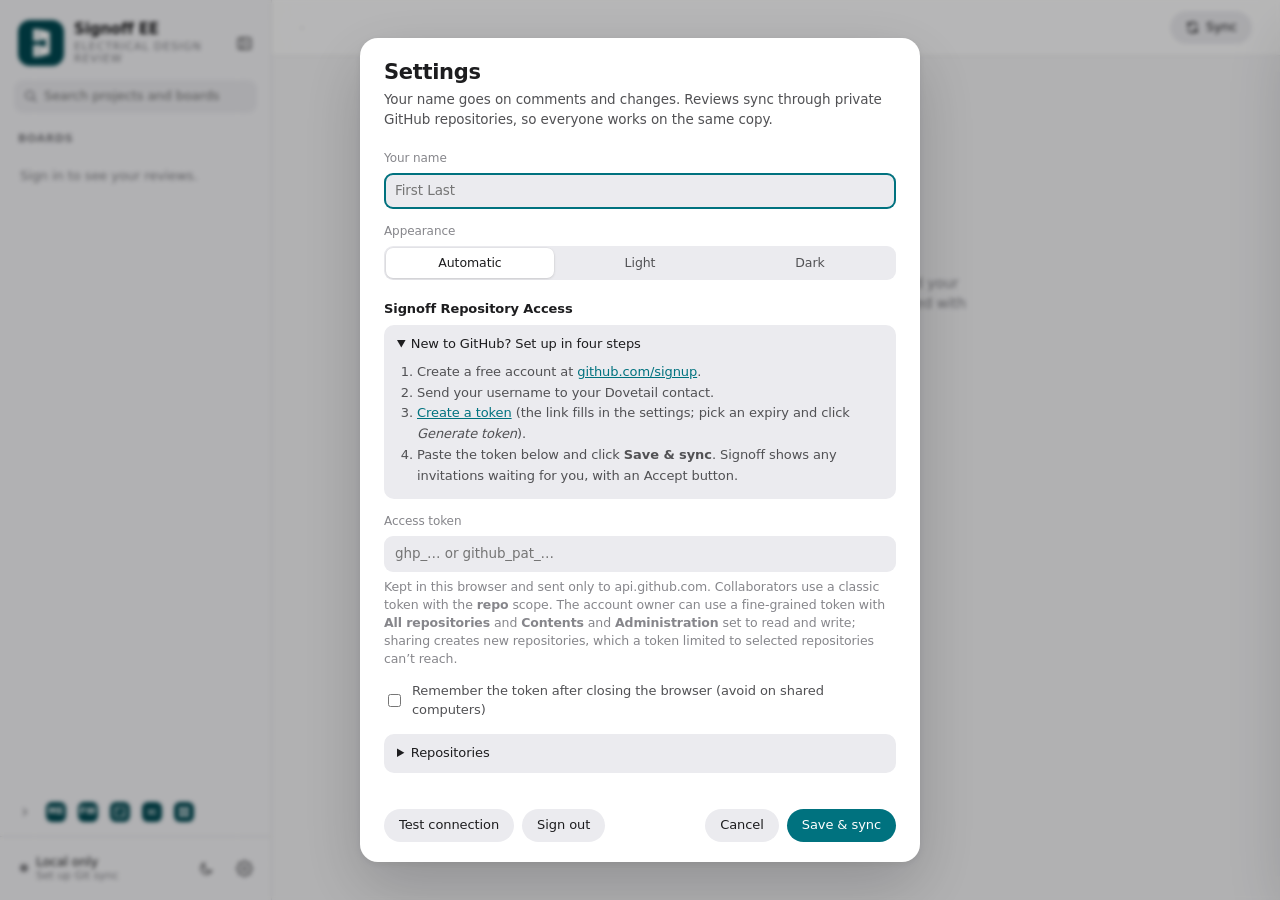
==== commit 5fec9023: "Power: a new battery chemistry sets the voltages Picking a chemistry on a battery row now sets its m" ====
--- a/index.html
+++ b/index.html
@@ -13,9 +13,9 @@
 <link rel="manifest" href="../signoff/manifest.webmanifest">
 <link rel="apple-touch-icon" href="../signoff/assets/icons/apple-touch-icon.png">
 <meta name="apple-mobile-web-app-title" content="Signoff">
-<link rel="stylesheet" href="assets/styles.css?v=0c104994b3af">
+<link rel="stylesheet" href="assets/styles.css?v=73bbb21272ae">
 <link rel="stylesheet" href="../pincheck/assets/editor.css">
-<link rel="stylesheet" href="assets/home.css?v=0c104994b3af">
+<link rel="stylesheet" href="assets/home.css?v=73bbb21272ae">
 </head>
 <body>
 <div id="demo-banner" class="demo-banner" hidden></div>
@@ -107,41 +107,41 @@
 <div id="report" class="report" hidden></div>
 <input type="file" id="import-file" accept=".json,application/json" hidden>
 
-<script src="assets/demo-part.js?v=0c104994b3af"></script>
-<script src="assets/config.js?v=0c104994b3af"></script>
-<script src="assets/version.js?v=0c104994b3af"></script>
-<script src="assets/templates.js?v=0c104994b3af"></script>
-<script src="assets/model.js?v=0c104994b3af"></script>
-<script src="assets/localstore.js?v=0c104994b3af"></script>
-<script src="assets/auth.js?v=0c104994b3af"></script>
-<script src="assets/github.js?v=0c104994b3af"></script>
-<script src="assets/workspace.js?v=0c104994b3af"></script>
-<script src="assets/demo.js?v=0c104994b3af"></script>
+<script src="assets/demo-part.js?v=73bbb21272ae"></script>
+<script src="assets/config.js?v=73bbb21272ae"></script>
+<script src="assets/version.js?v=73bbb21272ae"></script>
+<script src="assets/templates.js?v=73bbb21272ae"></script>
+<script src="assets/model.js?v=73bbb21272ae"></script>
+<script src="assets/localstore.js?v=73bbb21272ae"></script>
+<script src="assets/auth.js?v=73bbb21272ae"></script>
+<script src="assets/github.js?v=73bbb21272ae"></script>
+<script src="assets/workspace.js?v=73bbb21272ae"></script>
+<script src="assets/demo.js?v=73bbb21272ae"></script>
 <!-- People & access: signoff/assets/people.js opens it as a sheet over this page; load before app.js. -->
 <script src="../signoff/assets/people.js"></script>
 <!-- Tickets: signoff/assets/tickets.js (FTEs; the ⋯ menu and the Tickets link above People & access). -->
 <script src="../signoff/assets/tickets.js"></script>
 <!-- Invitations: signoff/assets/invites.js (one card for every GitHub invitation, private repos included). -->
 <script src="../signoff/assets/invites.js"></script>
-<script src="assets/vendor/route.js?v=0c104994b3af"></script>
-<script src="assets/vendor/connect.js?v=0c104994b3af"></script>
-<script src="assets/history.js?v=0c104994b3af"></script>
+<script src="assets/vendor/route.js?v=73bbb21272ae"></script>
+<script src="assets/vendor/connect.js?v=73bbb21272ae"></script>
+<script src="assets/history.js?v=73bbb21272ae"></script>
 <!-- The home page and Internal standards (EE only; config.home): load before app.js. -->
-<script src="assets/pptx.js?v=0c104994b3af"></script>
-<script src="assets/home.js?v=0c104994b3af"></script>
+<script src="assets/pptx.js?v=73bbb21272ae"></script>
+<script src="assets/home.js?v=73bbb21272ae"></script>
 <!-- draw.io files: the block diagram's .drawio.svg export and Import from draw.io (load before app.js). -->
-<script src="assets/drawio.js?v=0c104994b3af"></script>
-<script src="assets/pinmap.js?v=0c104994b3af"></script>
-<script src="assets/pinview.js?v=0c104994b3af"></script>
-<script src="assets/power.js?v=0c104994b3af"></script>
+<script src="assets/drawio.js?v=73bbb21272ae"></script>
+<script src="assets/pinmap.js?v=73bbb21272ae"></script>
+<script src="assets/pinview.js?v=73bbb21272ae"></script>
+<script src="assets/power.js?v=73bbb21272ae"></script>
 <!-- Pin plans read Pincheck's part library in this browser (IndexedDB `pincheck`); see ../pincheck/docs/pin-planner.md. -->
 <script src="../pincheck/assets/params.js"></script>
 <script src="../pincheck/assets/library.js"></script>
 <script src="../pincheck/assets/cubemx.js"></script>
 <script src="../pincheck/assets/editor.js"></script>
-<script src="assets/app.js?v=0c104994b3af"></script>
-<script src="assets/specedit.js?v=0c104994b3af"></script>
-<script src="assets/specguide.js?v=0c104994b3af"></script>
+<script src="assets/app.js?v=73bbb21272ae"></script>
+<script src="assets/specedit.js?v=73bbb21272ae"></script>
+<script src="assets/specguide.js?v=73bbb21272ae"></script>
 <!-- Demo tour: signoff/assets/tour.js does nothing outside ?demo, or before the hub starts the tour. -->
 <script src="../signoff/assets/tour.js"></script>
 <!-- Animated logo: signoff/assets/mark.js swaps the sidebar's static mark for the animated one. -->
--- a/assets/styles.css
+++ b/assets/styles.css
@@ -1936,6 +1936,8 @@
 .pw-f .input { padding: 5px 8px; width: 70px; font-size: 12.5px; background: var(--bg-elev); }
 .pw-f .seg button { padding: 3px 8px; font-size: 12px; }
 .pw-f small { color: var(--text-3); }
+.pw-f select.pw-sel { width: auto; min-width: 120px; }
+.pw-f .pw-in:has(> .input:nth-of-type(3)) > .input { width: 58px; }   /* a battery's min, nominal, and max on one line */
 .pw-checks { display: flex; gap: 14px; flex-wrap: wrap; font-size: 12.5px; color: var(--text-2); }
 .pw-checks label { display: inline-flex; gap: 6px; align-items: center; cursor: pointer; }
 .pw-checks input { margin: 0; }
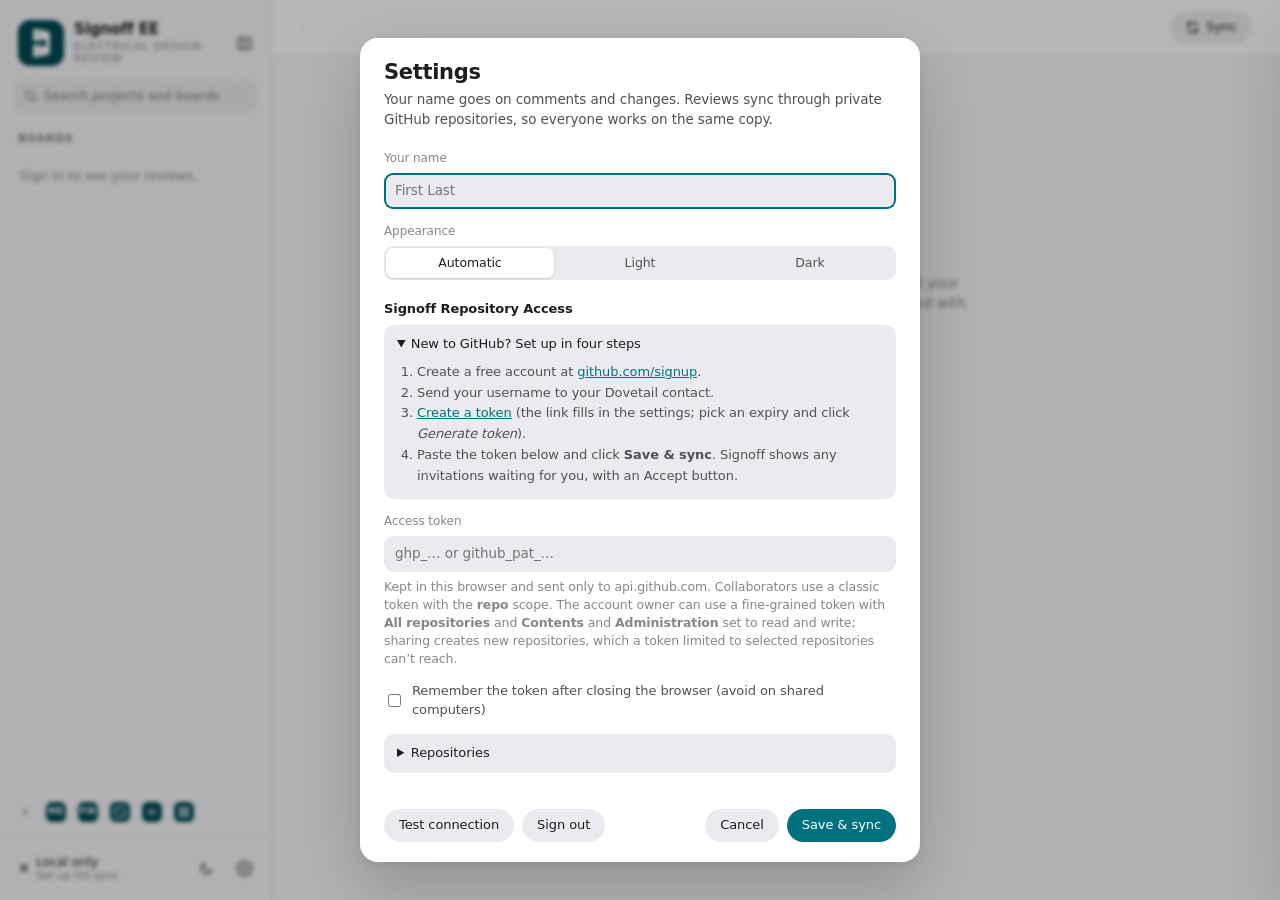
==== commit 1e9b6995: "Scribe: a block panel redraw keeps its scroll Switching a Power row between Source, Sink, Battery, a" ====
--- a/index.html
+++ b/index.html
@@ -13,9 +13,9 @@
 <link rel="manifest" href="../signoff/manifest.webmanifest">
 <link rel="apple-touch-icon" href="../signoff/assets/icons/apple-touch-icon.png">
 <meta name="apple-mobile-web-app-title" content="Signoff">
-<link rel="stylesheet" href="assets/styles.css?v=73bbb21272ae">
+<link rel="stylesheet" href="assets/styles.css?v=6fe03b16d358">
 <link rel="stylesheet" href="../pincheck/assets/editor.css">
-<link rel="stylesheet" href="assets/home.css?v=73bbb21272ae">
+<link rel="stylesheet" href="assets/home.css?v=6fe03b16d358">
 </head>
 <body>
 <div id="demo-banner" class="demo-banner" hidden></div>
@@ -107,41 +107,41 @@
 <div id="report" class="report" hidden></div>
 <input type="file" id="import-file" accept=".json,application/json" hidden>
 
-<script src="assets/demo-part.js?v=73bbb21272ae"></script>
-<script src="assets/config.js?v=73bbb21272ae"></script>
-<script src="assets/version.js?v=73bbb21272ae"></script>
-<script src="assets/templates.js?v=73bbb21272ae"></script>
-<script src="assets/model.js?v=73bbb21272ae"></script>
-<script src="assets/localstore.js?v=73bbb21272ae"></script>
-<script src="assets/auth.js?v=73bbb21272ae"></script>
-<script src="assets/github.js?v=73bbb21272ae"></script>
-<script src="assets/workspace.js?v=73bbb21272ae"></script>
-<script src="assets/demo.js?v=73bbb21272ae"></script>
+<script src="assets/demo-part.js?v=6fe03b16d358"></script>
+<script src="assets/config.js?v=6fe03b16d358"></script>
+<script src="assets/version.js?v=6fe03b16d358"></script>
+<script src="assets/templates.js?v=6fe03b16d358"></script>
+<script src="assets/model.js?v=6fe03b16d358"></script>
+<script src="assets/localstore.js?v=6fe03b16d358"></script>
+<script src="assets/auth.js?v=6fe03b16d358"></script>
+<script src="assets/github.js?v=6fe03b16d358"></script>
+<script src="assets/workspace.js?v=6fe03b16d358"></script>
+<script src="assets/demo.js?v=6fe03b16d358"></script>
 <!-- People & access: signoff/assets/people.js opens it as a sheet over this page; load before app.js. -->
 <script src="../signoff/assets/people.js"></script>
 <!-- Tickets: signoff/assets/tickets.js (FTEs; the ⋯ menu and the Tickets link above People & access). -->
 <script src="../signoff/assets/tickets.js"></script>
 <!-- Invitations: signoff/assets/invites.js (one card for every GitHub invitation, private repos included). -->
 <script src="../signoff/assets/invites.js"></script>
-<script src="assets/vendor/route.js?v=73bbb21272ae"></script>
-<script src="assets/vendor/connect.js?v=73bbb21272ae"></script>
-<script src="assets/history.js?v=73bbb21272ae"></script>
+<script src="assets/vendor/route.js?v=6fe03b16d358"></script>
+<script src="assets/vendor/connect.js?v=6fe03b16d358"></script>
+<script src="assets/history.js?v=6fe03b16d358"></script>
 <!-- The home page and Internal standards (EE only; config.home): load before app.js. -->
-<script src="assets/pptx.js?v=73bbb21272ae"></script>
-<script src="assets/home.js?v=73bbb21272ae"></script>
+<script src="assets/pptx.js?v=6fe03b16d358"></script>
+<script src="assets/home.js?v=6fe03b16d358"></script>
 <!-- draw.io files: the block diagram's .drawio.svg export and Import from draw.io (load before app.js). -->
-<script src="assets/drawio.js?v=73bbb21272ae"></script>
-<script src="assets/pinmap.js?v=73bbb21272ae"></script>
-<script src="assets/pinview.js?v=73bbb21272ae"></script>
-<script src="assets/power.js?v=73bbb21272ae"></script>
+<script src="assets/drawio.js?v=6fe03b16d358"></script>
+<script src="assets/pinmap.js?v=6fe03b16d358"></script>
+<script src="assets/pinview.js?v=6fe03b16d358"></script>
+<script src="assets/power.js?v=6fe03b16d358"></script>
 <!-- Pin plans read Pincheck's part library in this browser (IndexedDB `pincheck`); see ../pincheck/docs/pin-planner.md. -->
 <script src="../pincheck/assets/params.js"></script>
 <script src="../pincheck/assets/library.js"></script>
 <script src="../pincheck/assets/cubemx.js"></script>
 <script src="../pincheck/assets/editor.js"></script>
-<script src="assets/app.js?v=73bbb21272ae"></script>
-<script src="assets/specedit.js?v=73bbb21272ae"></script>
-<script src="assets/specguide.js?v=73bbb21272ae"></script>
+<script src="assets/app.js?v=6fe03b16d358"></script>
+<script src="assets/specedit.js?v=6fe03b16d358"></script>
+<script src="assets/specguide.js?v=6fe03b16d358"></script>
 <!-- Demo tour: signoff/assets/tour.js does nothing outside ?demo, or before the hub starts the tour. -->
 <script src="../signoff/assets/tour.js"></script>
 <!-- Animated logo: signoff/assets/mark.js swaps the sidebar's static mark for the animated one. -->
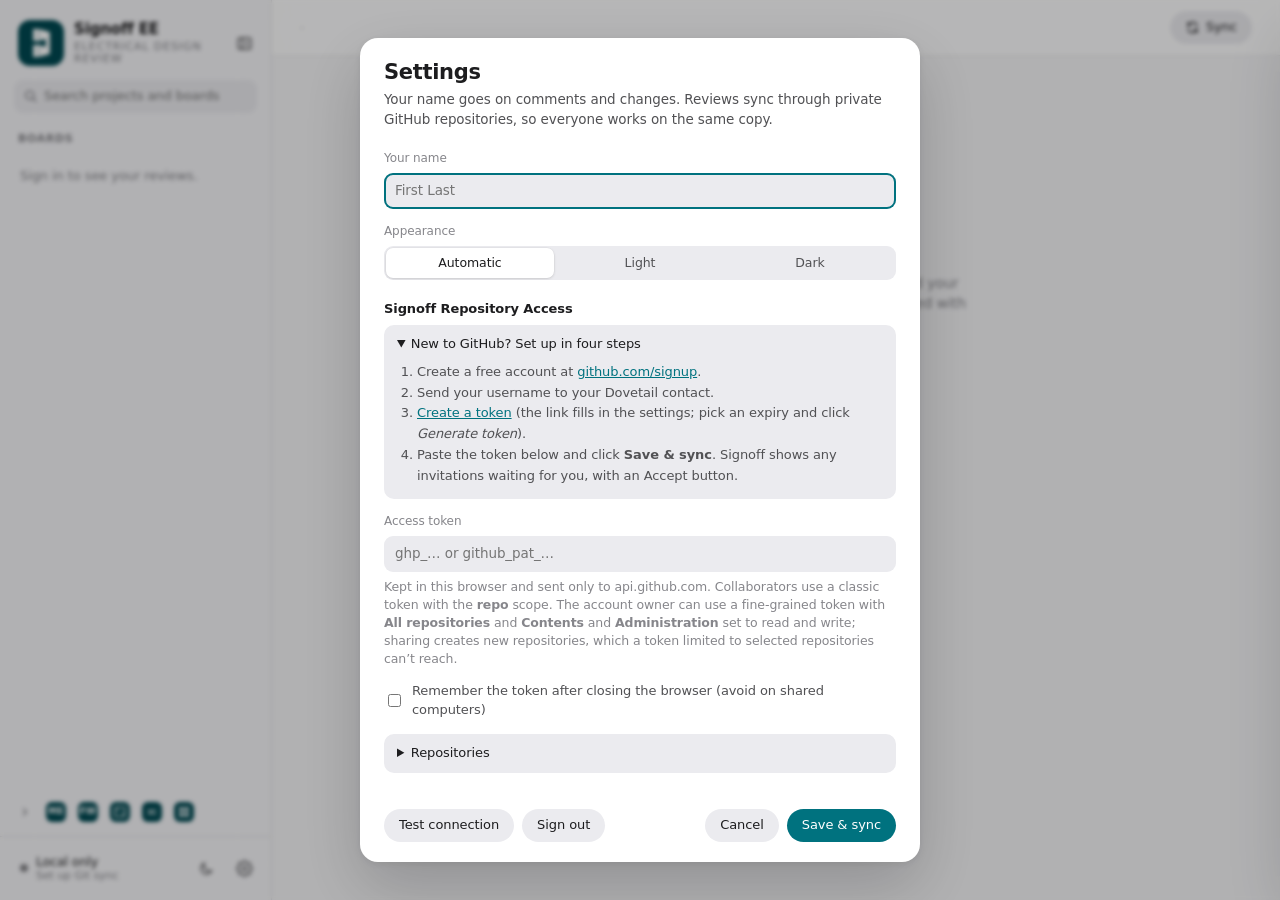
==== commit 0c03ee2b: "Power: a battery's cell configuration, series and parallel The battery panel gets a Configuration ro" ====
--- a/index.html
+++ b/index.html
@@ -13,9 +13,9 @@
 <link rel="manifest" href="../signoff/manifest.webmanifest">
 <link rel="apple-touch-icon" href="../signoff/assets/icons/apple-touch-icon.png">
 <meta name="apple-mobile-web-app-title" content="Signoff">
-<link rel="stylesheet" href="assets/styles.css?v=6fe03b16d358">
+<link rel="stylesheet" href="assets/styles.css?v=b9b0cb518836">
 <link rel="stylesheet" href="../pincheck/assets/editor.css">
-<link rel="stylesheet" href="assets/home.css?v=6fe03b16d358">
+<link rel="stylesheet" href="assets/home.css?v=b9b0cb518836">
 </head>
 <body>
 <div id="demo-banner" class="demo-banner" hidden></div>
@@ -107,41 +107,41 @@
 <div id="report" class="report" hidden></div>
 <input type="file" id="import-file" accept=".json,application/json" hidden>
 
-<script src="assets/demo-part.js?v=6fe03b16d358"></script>
-<script src="assets/config.js?v=6fe03b16d358"></script>
-<script src="assets/version.js?v=6fe03b16d358"></script>
-<script src="assets/templates.js?v=6fe03b16d358"></script>
-<script src="assets/model.js?v=6fe03b16d358"></script>
-<script src="assets/localstore.js?v=6fe03b16d358"></script>
-<script src="assets/auth.js?v=6fe03b16d358"></script>
-<script src="assets/github.js?v=6fe03b16d358"></script>
-<script src="assets/workspace.js?v=6fe03b16d358"></script>
-<script src="assets/demo.js?v=6fe03b16d358"></script>
+<script src="assets/demo-part.js?v=b9b0cb518836"></script>
+<script src="assets/config.js?v=b9b0cb518836"></script>
+<script src="assets/version.js?v=b9b0cb518836"></script>
+<script src="assets/templates.js?v=b9b0cb518836"></script>
+<script src="assets/model.js?v=b9b0cb518836"></script>
+<script src="assets/localstore.js?v=b9b0cb518836"></script>
+<script src="assets/auth.js?v=b9b0cb518836"></script>
+<script src="assets/github.js?v=b9b0cb518836"></script>
+<script src="assets/workspace.js?v=b9b0cb518836"></script>
+<script src="assets/demo.js?v=b9b0cb518836"></script>
 <!-- People & access: signoff/assets/people.js opens it as a sheet over this page; load before app.js. -->
 <script src="../signoff/assets/people.js"></script>
 <!-- Tickets: signoff/assets/tickets.js (FTEs; the ⋯ menu and the Tickets link above People & access). -->
 <script src="../signoff/assets/tickets.js"></script>
 <!-- Invitations: signoff/assets/invites.js (one card for every GitHub invitation, private repos included). -->
 <script src="../signoff/assets/invites.js"></script>
-<script src="assets/vendor/route.js?v=6fe03b16d358"></script>
-<script src="assets/vendor/connect.js?v=6fe03b16d358"></script>
-<script src="assets/history.js?v=6fe03b16d358"></script>
+<script src="assets/vendor/route.js?v=b9b0cb518836"></script>
+<script src="assets/vendor/connect.js?v=b9b0cb518836"></script>
+<script src="assets/history.js?v=b9b0cb518836"></script>
 <!-- The home page and Internal standards (EE only; config.home): load before app.js. -->
-<script src="assets/pptx.js?v=6fe03b16d358"></script>
-<script src="assets/home.js?v=6fe03b16d358"></script>
+<script src="assets/pptx.js?v=b9b0cb518836"></script>
+<script src="assets/home.js?v=b9b0cb518836"></script>
 <!-- draw.io files: the block diagram's .drawio.svg export and Import from draw.io (load before app.js). -->
-<script src="assets/drawio.js?v=6fe03b16d358"></script>
-<script src="assets/pinmap.js?v=6fe03b16d358"></script>
-<script src="assets/pinview.js?v=6fe03b16d358"></script>
-<script src="assets/power.js?v=6fe03b16d358"></script>
+<script src="assets/drawio.js?v=b9b0cb518836"></script>
+<script src="assets/pinmap.js?v=b9b0cb518836"></script>
+<script src="assets/pinview.js?v=b9b0cb518836"></script>
+<script src="assets/power.js?v=b9b0cb518836"></script>
 <!-- Pin plans read Pincheck's part library in this browser (IndexedDB `pincheck`); see ../pincheck/docs/pin-planner.md. -->
 <script src="../pincheck/assets/params.js"></script>
 <script src="../pincheck/assets/library.js"></script>
 <script src="../pincheck/assets/cubemx.js"></script>
 <script src="../pincheck/assets/editor.js"></script>
-<script src="assets/app.js?v=6fe03b16d358"></script>
-<script src="assets/specedit.js?v=6fe03b16d358"></script>
-<script src="assets/specguide.js?v=6fe03b16d358"></script>
+<script src="assets/app.js?v=b9b0cb518836"></script>
+<script src="assets/specedit.js?v=b9b0cb518836"></script>
+<script src="assets/specguide.js?v=b9b0cb518836"></script>
 <!-- Demo tour: signoff/assets/tour.js does nothing outside ?demo, or before the hub starts the tour. -->
 <script src="../signoff/assets/tour.js"></script>
 <!-- Animated logo: signoff/assets/mark.js swaps the sidebar's static mark for the animated one. -->
--- a/assets/styles.css
+++ b/assets/styles.css
@@ -1938,6 +1938,7 @@
 .pw-f small { color: var(--text-3); }
 .pw-f select.pw-sel { width: auto; min-width: 120px; }
 .pw-f .pw-in:has(> .input:nth-of-type(3)) > .input { width: 58px; }   /* a battery's min, nominal, and max on one line */
+.pw-f .input.pw-cells { width: 52px; }   /* a battery's cells in series and in parallel */
 .pw-checks { display: flex; gap: 14px; flex-wrap: wrap; font-size: 12.5px; color: var(--text-2); }
 .pw-checks label { display: inline-flex; gap: 6px; align-items: center; cursor: pointer; }
 .pw-checks input { margin: 0; }
